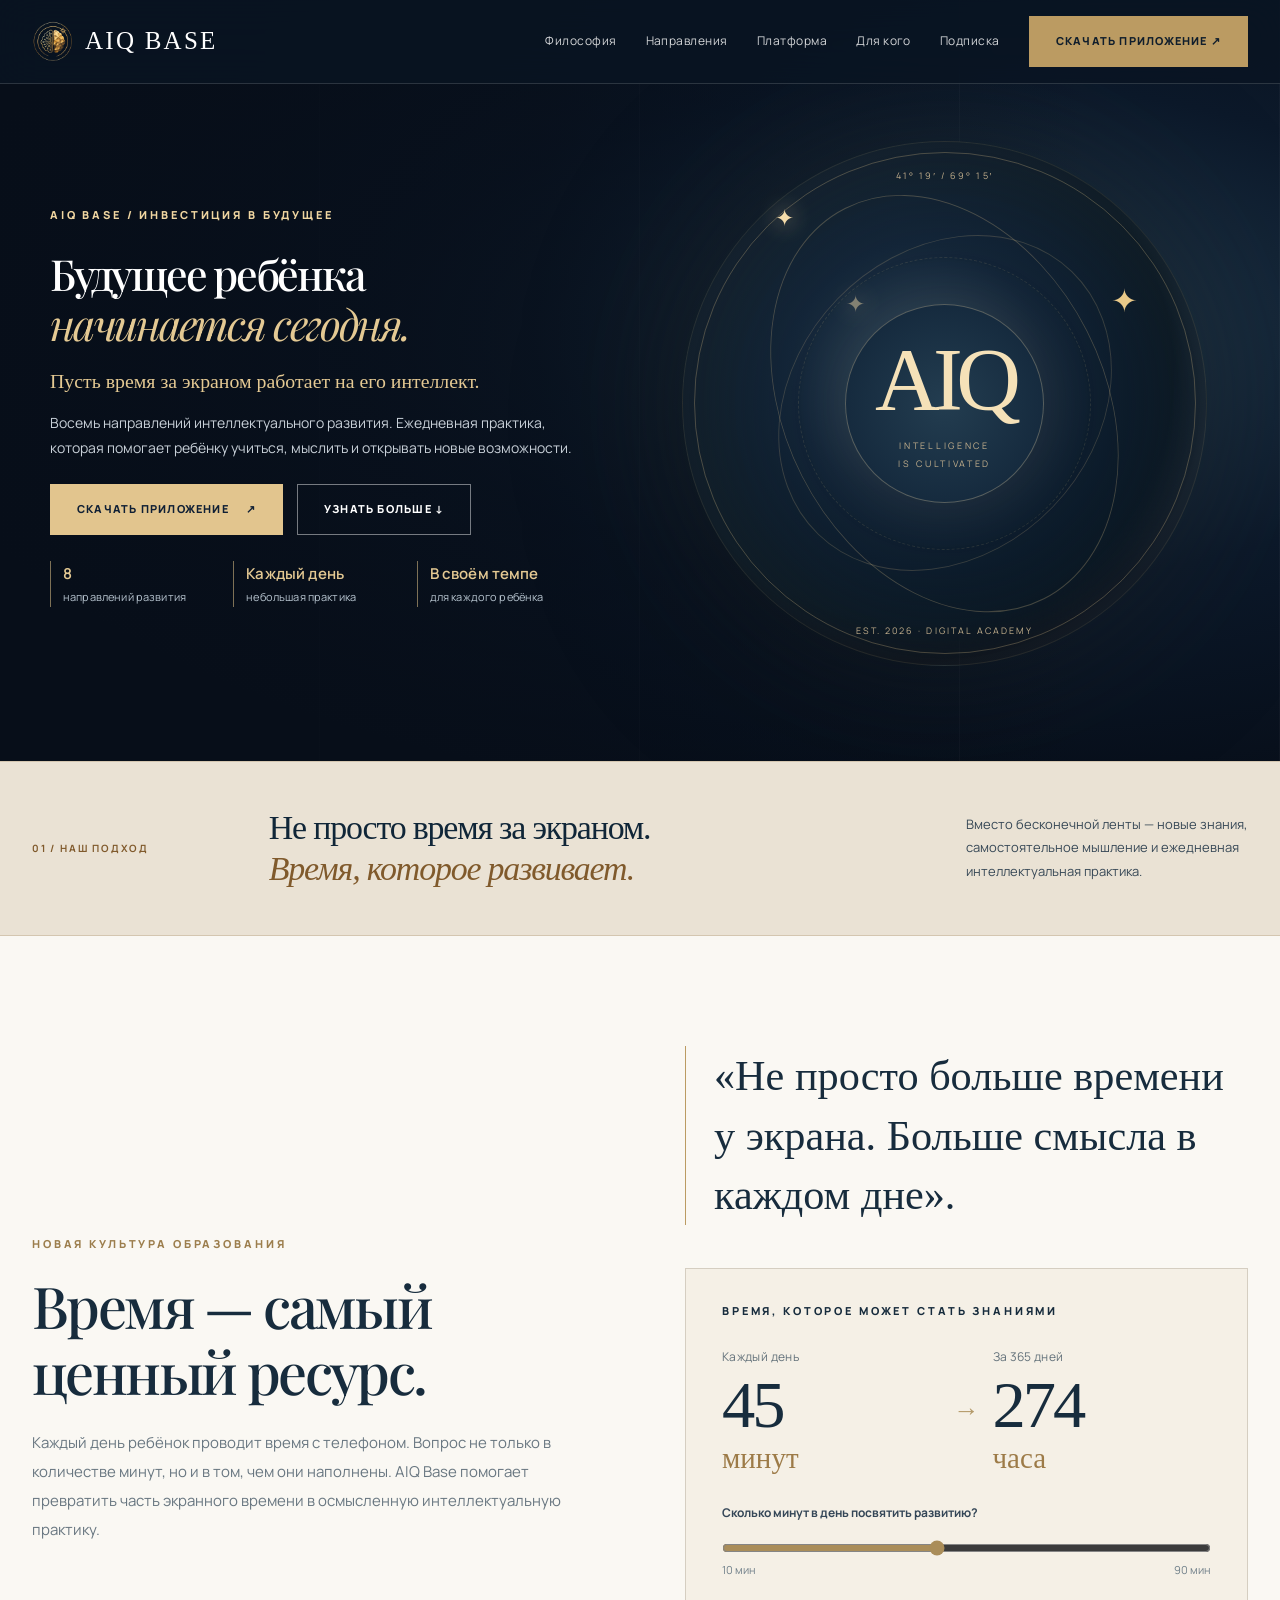
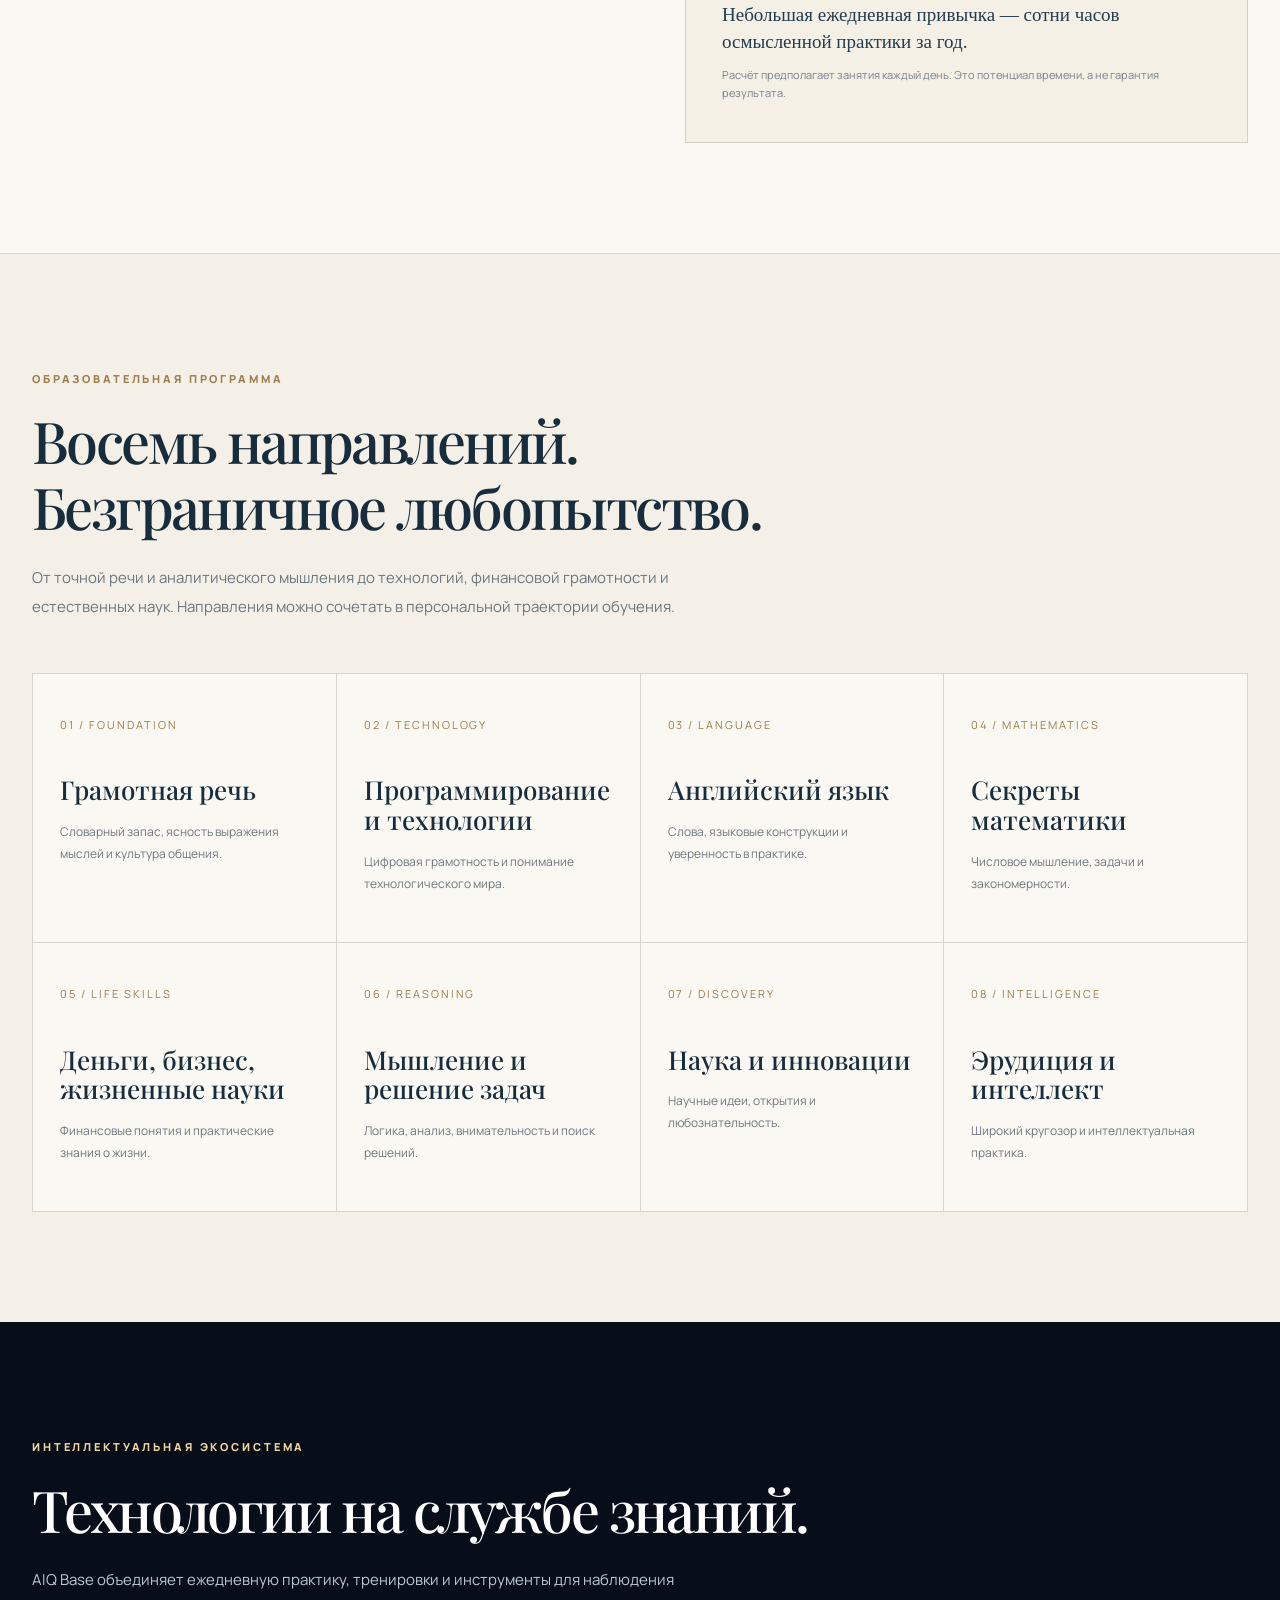
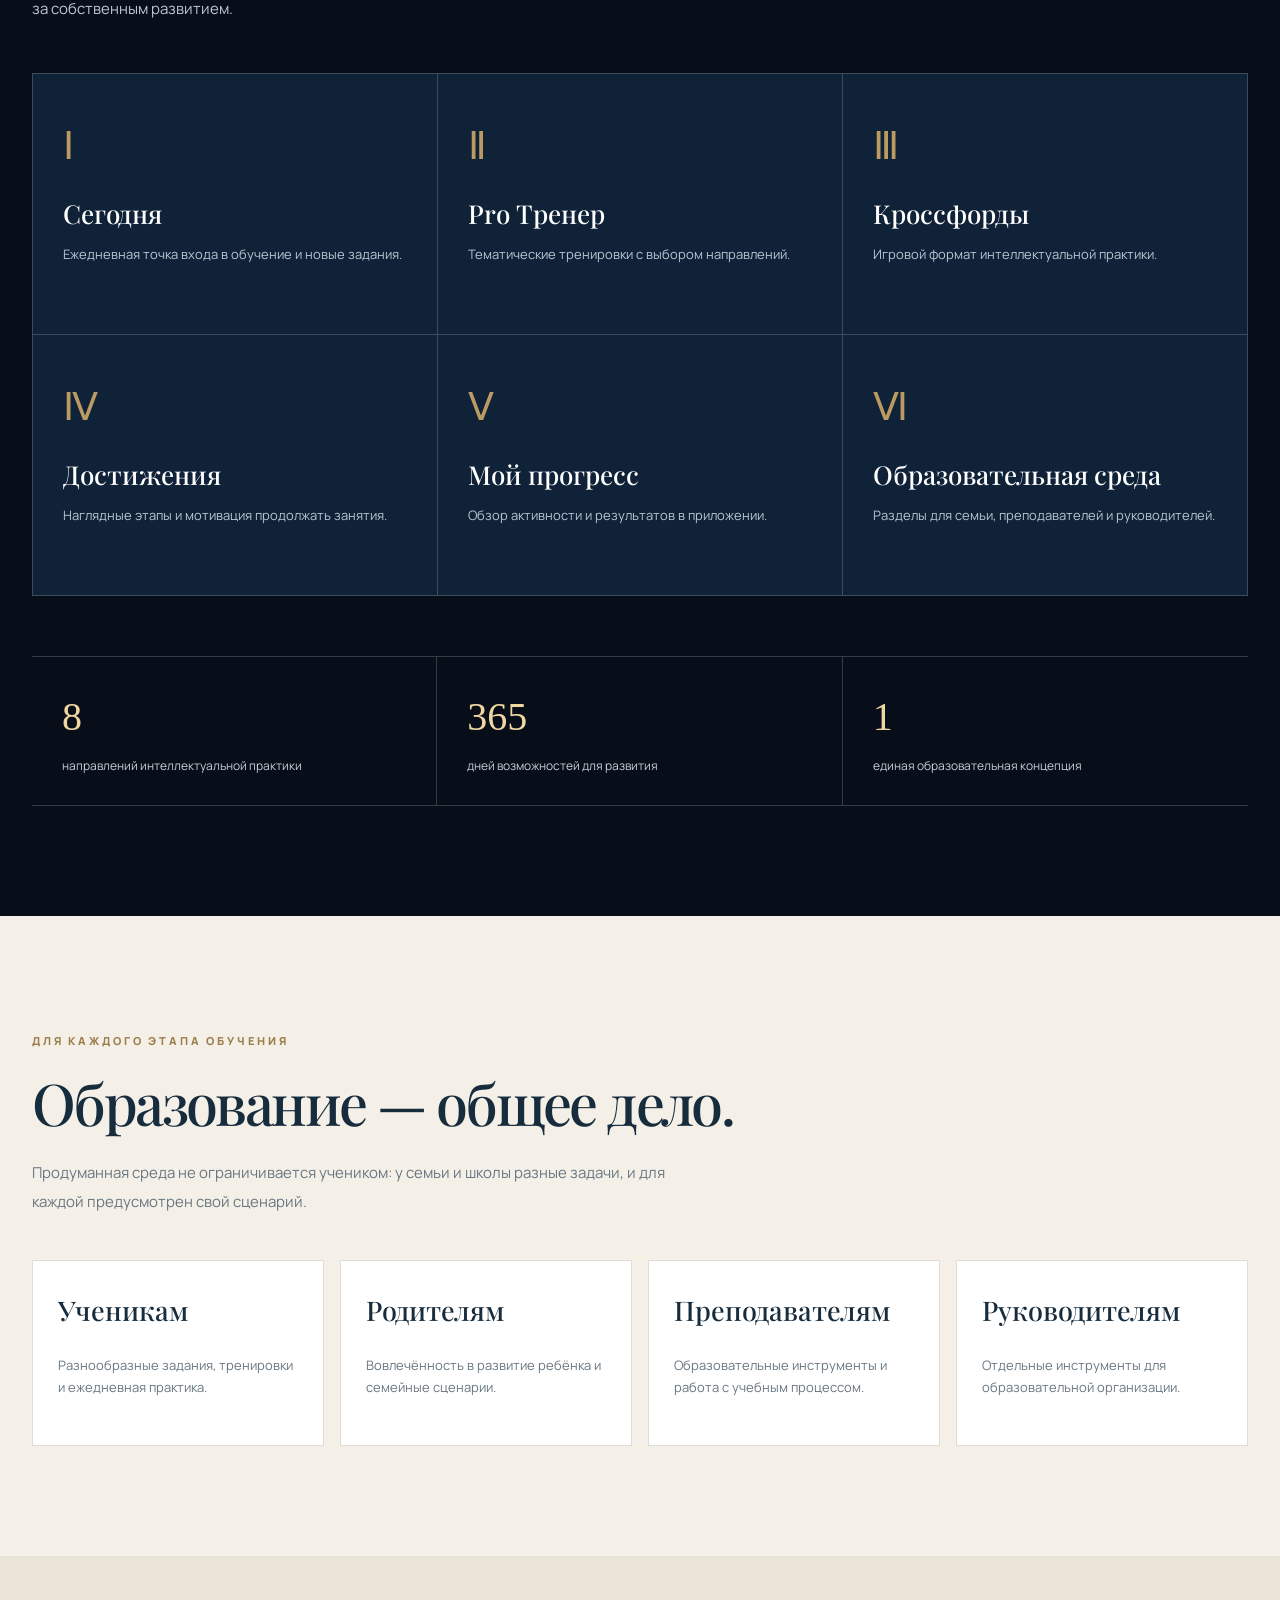
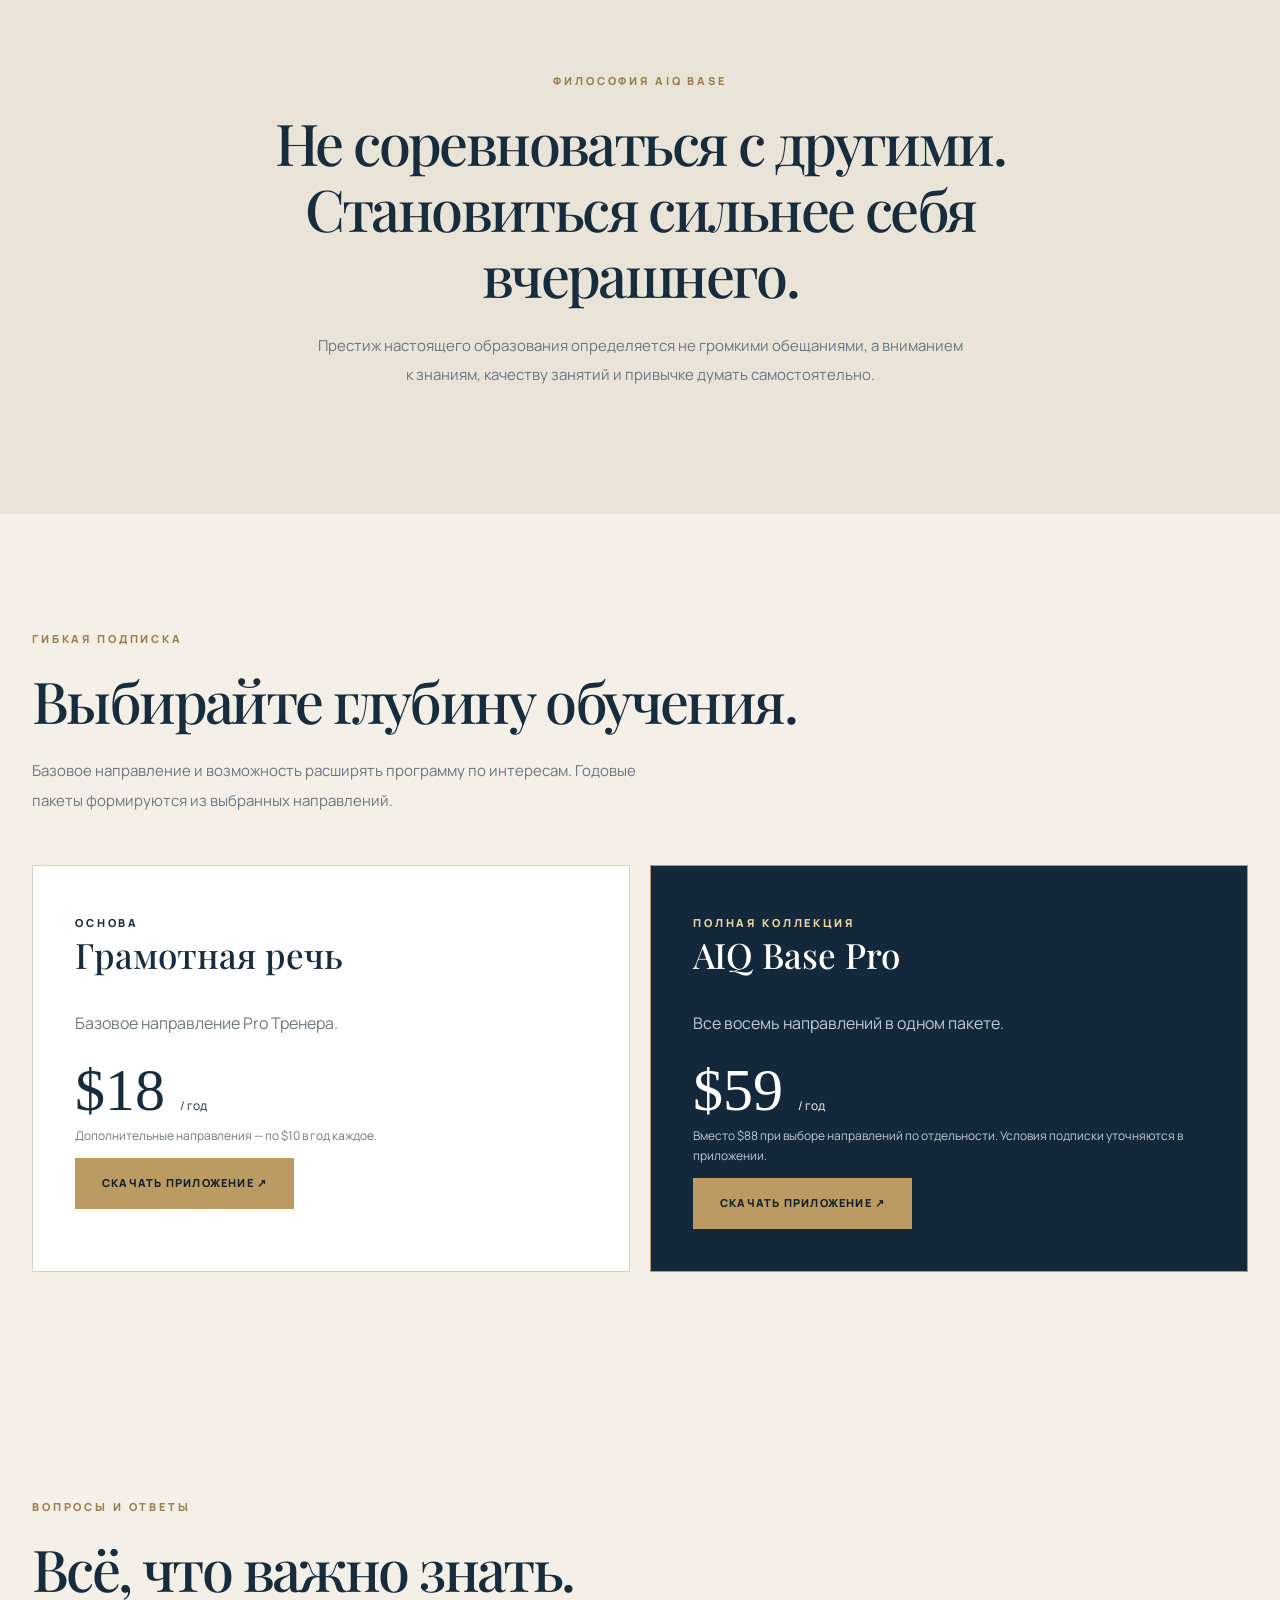
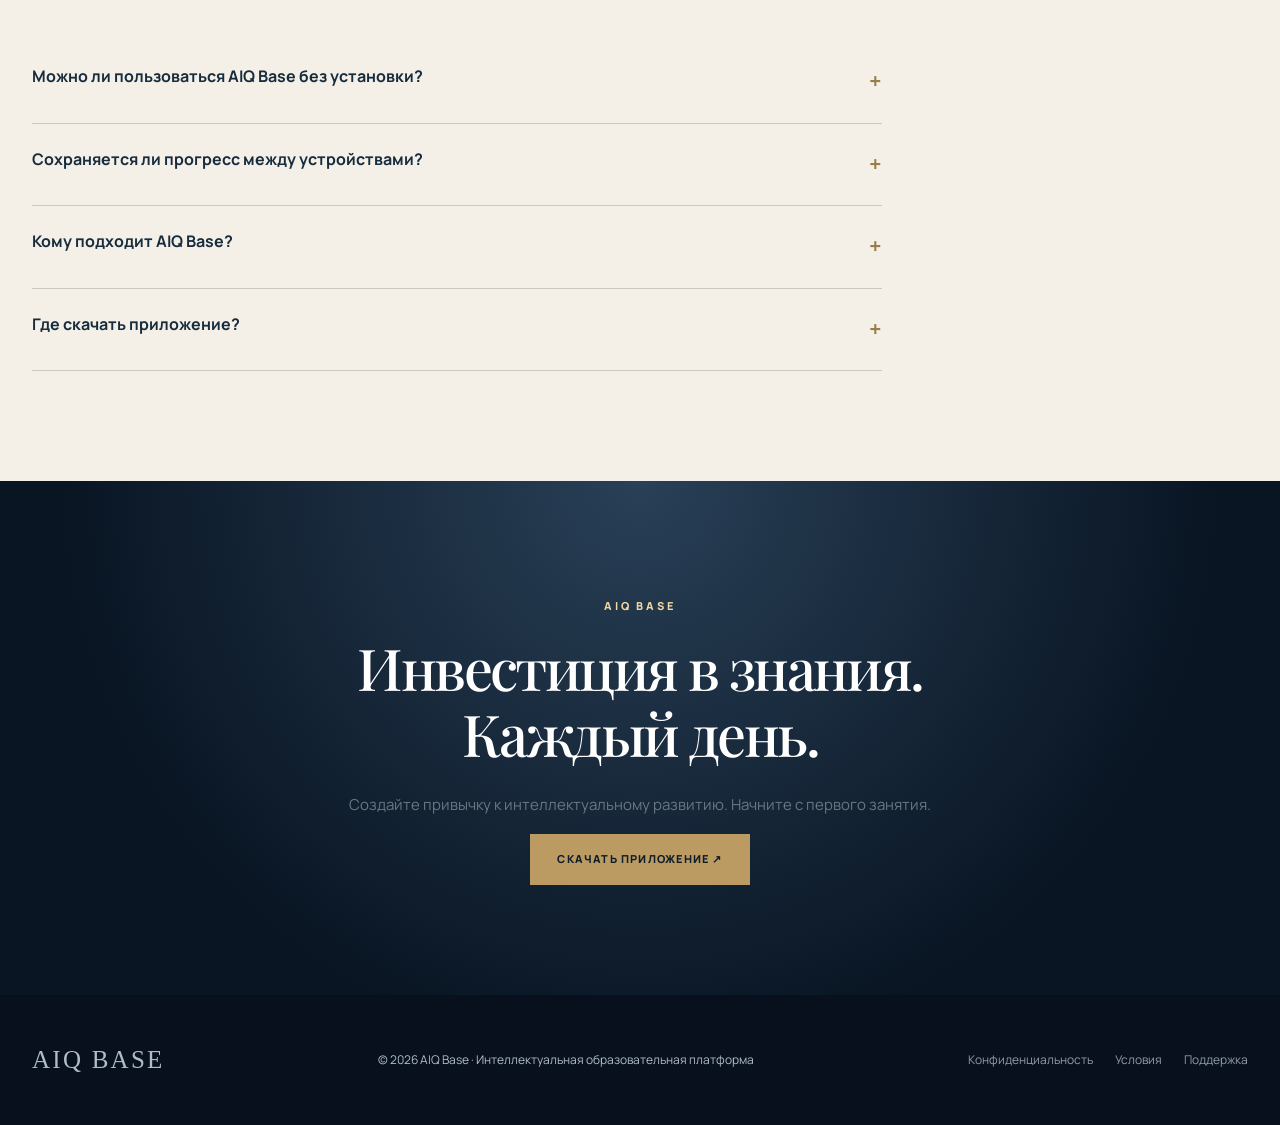
==== index.html @ ce2dfad2 "Add files via upload" ====
<!doctype html><html lang="ru"><head><meta charset="utf-8"><meta name="viewport" content="width=device-width,initial-scale=1"><meta name="theme-color" content="#0b1525"><meta name="description" content="AIQ Base — интеллектуальная образовательная платформа: восемь направлений, персональный тренер, кроссфорды, прогресс и инструменты для семьи и школы."><title>AIQ Base — искусство интеллектуального развития</title><style>
@import url('https://fonts.googleapis.com/css2?family=Manrope:wght@400;500;600;700;800&family=Playfair+Display:wght@400;500;600&display=swap');
:root{--night:#091523;--navy:#102238;--ink:#172c3d;--cream:#f6f3ed;--paper:#fffefa;--gold:#b49a6a;--lightgold:#e6d5b2;--muted:#697781;--line:#d9d7d1}*{box-sizing:border-box}html{scroll-behavior:smooth}body{margin:0;background:var(--cream);color:var(--ink);font-family:Manrope,Arial,sans-serif;line-height:1.7}body.lock{overflow:hidden}a{color:inherit;text-decoration:none}button,input{font:inherit}button{cursor:pointer}button:disabled{cursor:not-allowed}a:focus-visible,button:focus-visible,input:focus-visible{outline:3px solid var(--gold);outline-offset:4px}.serif,h1,h2,h3{font-family:'Playfair Display',Georgia,serif;font-weight:500;line-height:1.15}h1,h2,h3,p{margin-top:0}.wrap{width:min(1220px,calc(100% - 64px));margin:auto}.eyebrow{font-size:11px;letter-spacing:.26em;text-transform:uppercase;font-weight:800}.gold{color:var(--lightgold)}.header{height:84px;position:fixed;inset:0 0 auto;z-index:40;display:flex;align-items:center;border-bottom:1px solid #ffffff24;background:#091523c9;backdrop-filter:blur(20px);color:white}.headrow{display:flex;align-items:center;justify-content:space-between;gap:20px}.logo{font-family:Georgia,serif;font-size:25px;letter-spacing:.09em;white-space:nowrap}.logo i{display:inline-block;width:11px;height:11px;border:1px solid var(--gold);transform:rotate(45deg);margin-right:12px}.nav{display:flex;align-items:center;gap:29px;font-size:12px;letter-spacing:.04em}.nav a{opacity:.82;transition:opacity .2s}.nav a:hover{opacity:1}.btn{border:1px solid var(--gold);background:var(--gold);color:#101e2c;padding:15px 26px;font-size:11px;font-weight:800;letter-spacing:.11em;text-transform:uppercase;display:inline-flex;align-items:center;justify-content:center;gap:17px;transition:transform .3s,background .3s,border-color .3s}.btn:hover{transform:translateY(-3px);background:#d5bb8b}.btn.ghost{color:#fff;background:transparent;border-color:#ffffff72}.btn.ghost:hover{background:#ffffff1b}.menu{display:none;border:1px solid #ffffff6b;background:transparent;color:white;padding:8px 13px}.hero{position:relative;min-height:820px;height:100svh;max-height:1050px;background:radial-gradient(ellipse at 78% 55%,#34475b 0%,#142a3d 30%,#091523 69%);color:white;display:flex;align-items:center;overflow:hidden}.hero:after{content:'';position:absolute;inset:0;background:linear-gradient(90deg,#091523 4%,#091523a0 48%,transparent 90%);pointer-events:none}.hero-art{position:absolute;right:-8%;top:12%;width:60%;height:88%;opacity:.72;transform:rotate(-8deg);background:repeating-linear-gradient(90deg,transparent 0 62px,#bfa77e1c 63px 64px),repeating-linear-gradient(0deg,transparent 0 62px,#bfa77e16 63px 64px);mask-image:radial-gradient(ellipse,black 25%,transparent 72%)}.orbit{position:absolute;border:1px solid #c5a77a55;border-radius:50%;width:580px;height:580px;right:3%;top:22%;box-shadow:0 0 0 70px #c5a77a0a,0 0 0 150px #c5a77a06;animation:orbit 26s linear infinite}.orbit:before{content:'✦';position:absolute;color:#dfc79d;top:36px;left:100px;font-size:38px}.hero .wrap{position:relative;z-index:2;padding-top:90px}.hero-copy{max-width:750px}.hero h1{font-size:clamp(56px,6.9vw,110px);letter-spacing:-.035em;margin:24px 0 28px}.hero h1 em{color:var(--lightgold);font-weight:400}.hero p{max-width:575px;color:#c8d0d8;font-size:16px;line-height:1.95}.hero-actions{display:flex;gap:14px;flex-wrap:wrap;margin-top:37px}.hero-foot{position:absolute;z-index:3;bottom:38px;left:0;right:0;display:flex;justify-content:space-between;align-items:center;color:#c6d1d9;font-size:11px;letter-spacing:.18em;text-transform:uppercase}.scroll-mark{display:flex;align-items:center;gap:15px}.scroll-mark:before{content:'';height:1px;width:48px;background:var(--gold)}.section{padding:110px 0}.section-title{font-size:clamp(39px,4.5vw,67px);letter-spacing:-.025em;max-width:850px;margin:16px 0 23px}.intro{font-size:15px;color:var(--muted);max-width:650px;line-height:1.95}.dark{background:var(--night);color:#fff}.dark .intro{color:#bac8d2}.statement{background:var(--paper);border-bottom:1px solid var(--line)}.statement-grid{display:grid;grid-template-columns:1fr 1fr;gap:90px;align-items:center}.quote{border-left:1px solid var(--gold);padding-left:28px;font-family:Georgia,serif;font-size:clamp(26px,3.3vw,43px);line-height:1.42}.timebox{border:1px solid #d5cec1;background:#f5f0e6;padding:40px}.timebox strong{display:block;font-family:Georgia,serif;font-weight:400;font-size:clamp(64px,7vw,102px);line-height:1.1}.timebox small{color:var(--muted);font-size:13px}.timebox input{width:100%;accent-color:#aa8d59;margin:30px 0 10px}.statstrip{border-block:1px solid #ffffff30;display:grid;grid-template-columns:repeat(3,1fr);margin-top:60px}.statstrip>div{padding:26px 30px;border-right:1px solid #ffffff30}.statstrip>div:last-child{border:0}.statstrip strong{font-family:Georgia,serif;font-weight:400;font-size:40px;color:var(--lightgold);display:block}.statstrip span{font-size:12px;color:#c6d0d8}.directions{display:grid;grid-template-columns:repeat(4,1fr);gap:1px;background:#d8d4cb;border:1px solid #d8d4cb;margin-top:52px}.direction{background:var(--paper);padding:36px 27px;min-height:250px;transition:background .3s,transform .3s}.direction:hover{background:#eee7db}.number{font-size:11px;color:#9b7c49;letter-spacing:.18em}.direction h3{font-size:26px;margin:38px 0 16px}.direction p{font-size:12px;color:#6d777f;line-height:1.8}.features{display:grid;grid-template-columns:repeat(3,1fr);gap:1px;background:#3b4b58;border:1px solid #3b4b58;margin-top:50px}.feature{padding:40px 30px;background:#102238;min-height:260px;transition:background .3s}.feature:hover{background:#1b344a}.feature .symbol{font-family:Georgia,serif;font-size:38px;color:var(--gold)}.feature h3{font-size:26px;margin:20px 0 14px}.feature p{font-size:13px;color:#b8c6d1}.roles{display:grid;grid-template-columns:repeat(4,1fr);gap:16px;margin-top:44px}.role{padding:34px 25px;background:white;border:1px solid #e1ddd4}.role h3{font-size:27px}.role p{font-size:13px;color:#697781}.manifesto{background:#eae4d8;text-align:center}.manifesto .section-title{margin-inline:auto}.manifesto .intro{margin-inline:auto}.pricing{display:grid;grid-template-columns:1fr 1fr;gap:20px;margin-top:50px}.plan{padding:42px;background:#fff;border:1px solid #d9d1c3}.plan.featured{background:#14283b;color:white;border-color:#b49a6a}.plan h3{font-size:35px}.plan p{color:#6e7980}.plan.featured p{color:#c1cbd3}.price{font-family:Georgia,serif;font-size:60px;line-height:1.2}.price small{font-family:Manrope,Arial,sans-serif;font-size:12px}.fine{font-size:12px;color:#6b777e}.featured .fine{color:#b8c6d1}.faq{max-width:850px;margin-top:40px}.faq details{border-bottom:1px solid #cfc8bc;padding:22px 0}.faq summary{cursor:pointer;font-weight:700;list-style:none;display:flex;justify-content:space-between;gap:20px}.faq summary:after{content:'+';color:#9b7c49;font-size:22px}.faq details[open] summary:after{content:'−'}.faq p{color:var(--muted);font-size:13px;margin:18px 0 0}.final{background:radial-gradient(circle at 50% 0%,#294057,#091523 70%);text-align:center;color:#fff}.final .section-title{margin-inline:auto}.final .intro{margin-inline:auto}.footer{background:#07101c;color:#aebdc9;padding:44px 0;font-size:12px}.footrow{display:flex;align-items:center;justify-content:space-between;gap:20px}.modal{position:fixed;inset:0;background:#02070dd9;backdrop-filter:blur(12px);z-index:100;display:none;place-items:center;padding:20px}.modal.open{display:grid}.dialog{position:relative;width:min(510px,100%);background:#f6f3ed;color:#182b3c;border:1px solid #b49a6a;padding:45px}.dialog h2{font-size:42px;margin:15px 0}.dialog p{font-size:13px;color:#64727d}.close{position:absolute;top:12px;right:17px;background:none;border:0;font-size:30px}.store{display:flex;align-items:center;width:100%;gap:17px;border:1px solid #d2c8b6;background:#fff;padding:18px;margin:12px 0;text-align:left}.store span:first-child{font-size:25px}.store b{display:block}.store small{font-size:11px;color:#79838b}.store:disabled{opacity:.68}.stay{border:0;background:none;color:#856b44;margin-top:15px;padding:8px 0}.reveal{opacity:0;transform:translateY(25px);transition:opacity .8s ease,transform .8s ease}.reveal.visible{opacity:1;transform:none}@keyframes orbit{to{transform:rotate(360deg)}}@media(max-width:1000px){.nav{gap:15px}.directions,.roles{grid-template-columns:repeat(2,1fr)}.features{grid-template-columns:repeat(2,1fr)}.statement-grid{gap:40px}}@media(max-width:760px){.wrap{width:min(100% - 36px,1220px)}.header{height:70px}.menu{display:block}.nav{position:absolute;top:70px;left:0;right:0;background:#091523;padding:25px;display:none;flex-direction:column;align-items:stretch}.nav.open{display:flex}.hero{min-height:750px;height:95svh}.hero h1{font-size:clamp(51px,12vw,77px)}.hero-art{width:110%;right:-48%}.orbit{width:390px;height:390px;right:-40%;top:27%}.hero-foot{bottom:23px}.hero-foot span:last-child{display:none}.section{padding:76px 0}.statement-grid,.pricing{grid-template-columns:1fr}.directions,.features,.roles{grid-template-columns:1fr}.direction{min-height:0}.direction h3{margin-top:20px}.statstrip{grid-template-columns:1fr}.statstrip>div{border-right:0;border-bottom:1px solid #ffffff30}.footrow{flex-direction:column;align-items:flex-start}.dialog{padding:30px}}@media(prefers-reduced-motion:reduce){*,*:before,*:after{animation:none!important;transition:none!important;scroll-behavior:auto!important}.reveal{opacity:1;transform:none}}

/* AIQ Base logo: header and responsive alignment */
.logo{display:inline-flex;align-items:center;gap:11px;text-decoration:none}.logo-mark{width:42px;height:42px;object-fit:contain;display:block;flex-shrink:0}.logo i{display:none}@media(max-width:650px){.logo-mark{width:34px;height:34px}.logo{gap:8px}}

/* Premium contrast refinement — light editorial band only */
.editorial{background:#eae2d4;color:#102638}
.editorial-index{color:#805a2c;font-weight:700}
.editorial p{color:#102638}
.editorial p em{color:#805a2c}
.editorial-caption{color:#384957}
</style>
<style>
/* AIQ BASE — ATELIER EDITION: self-contained editorial art direction */
:root{--night:#070e19;--navy:#111d2e;--gold:#bb9b62;--lightgold:#f0d6a1;--cream:#f4f0e8;--paper:#faf8f3}
html{scroll-padding-top:90px}body{overflow-x:hidden}::selection{background:#c4a46a;color:#101820}
.header{backdrop-filter:blur(20px);-webkit-backdrop-filter:blur(20px)}
.hero{min-height:790px;min-height:100svh;position:relative;isolation:isolate;overflow:hidden;background:radial-gradient(ellipse at 74% 44%,#213a4e 0%,#0c192a 42%,#070e19 79%)}
.hero:before{content:"";position:absolute;inset:0;background:repeating-linear-gradient(90deg,transparent 0,transparent calc(25% - 1px),#ffffff08 calc(25% - 1px),#ffffff08 25%);pointer-events:none;z-index:-1}
.hero:after{content:"";position:absolute;inset:0;background:linear-gradient(90deg,#070e19f0 0%,#070e19c0 42%,transparent 85%);pointer-events:none;z-index:-1}
.hero-art,.orbit{display:none!important}
.hero .wrap:not(.hero-foot){position:relative;z-index:3}
.hero-copy{max-width:740px;position:relative;z-index:4}
.hero h1{font-size:clamp(58px,7.5vw,126px);letter-spacing:-.065em;line-height:.99;font-weight:500;text-wrap:balance}
.hero h1 em{font-weight:400;font-style:italic;color:#e4c993}
.hero-copy>p{max-width:545px;font-size:clamp(16px,1.4vw,19px);line-height:1.8}
.hero-actions{margin-top:38px}
.hero .btn:not(.ghost){background:#e2c58e;color:#102035;border-color:#e2c58e}
.hero .btn:not(.ghost):hover{background:#f7e4bc;transform:translateY(-3px)}
.lux-visual{position:absolute;z-index:1;width:min(57vw,810px);aspect-ratio:1;right:-8%;top:50%;transform:translateY(-50%);pointer-events:none;filter:drop-shadow(0 20px 70px #0008)}
.lux-visual-inner{position:relative;width:100%;height:100%;border-radius:50%;background:radial-gradient(circle at 45% 44%,#2a4256 0%,#132538 31%,#071522 62%,transparent 71%);border:1px solid #d9c39024;box-shadow:inset 0 0 130px #d9c39018,0 0 130px #8ca6b418}
.lux-visual-inner:before,.lux-visual-inner:after{content:"";position:absolute;inset:8%;border:1px solid #e0c28a44;border-radius:50%;transform:rotate(-27deg) scaleX(.73)}
.lux-visual-inner:after{inset:15%;transform:rotate(44deg) scaleX(.82);border-color:#e0c28a33}
.lux-orbit{position:absolute;border:1px solid #e5c78c45;border-radius:50%;inset:2%;animation:lux-spin 38s linear infinite}
.lux-orbit:after{content:"✦";position:absolute;top:9%;left:16%;font-size:23px;color:#f5dcaa;text-shadow:0 0 22px #f5dcaa}
.orbit-two{inset:22%;animation-duration:28s;animation-direction:reverse;border-style:dashed;opacity:.48}
.lux-core{position:absolute;inset:31%;border:1px solid #e5d0a250;border-radius:50%;display:flex;flex-direction:column;align-items:center;justify-content:center;background:radial-gradient(circle,#233d50,#102337);box-shadow:0 0 65px #e0c58d19}
.lux-monogram{font:400 clamp(40px,7vw,100px)/1 Georgia,serif;letter-spacing:-.075em;color:#f5e1b8}.lux-monogram span{font-size:.45em;vertical-align:middle;padding:0 7px;color:#ad915e}
.lux-sub{font-size:9px;letter-spacing:.3em;line-height:2;text-align:center;color:#c4b08d;margin-top:14px}
.lux-coordinate{position:absolute;font-size:9px;letter-spacing:.23em;color:#c4b08d;left:50%;transform:translateX(-50%);white-space:nowrap}.lux-coordinate.top{top:5%}.lux-coordinate.bottom{bottom:5%}.lux-star{position:absolute;right:13%;top:25%;font-size:32px;color:#e9c989}
@keyframes lux-spin{to{transform:rotate(360deg)}}
.editorial{background:#e9e1d3;color:#132335;padding:52px 0;border-top:1px solid #d4c6b0;border-bottom:1px solid #d4c6b0}
.editorial-inner{display:grid;grid-template-columns:1fr 3fr 1.2fr;gap:35px;align-items:center}.editorial-index{font-size:10px;letter-spacing:.18em;color:#826c48}.editorial p{font:400 clamp(26px,3vw,48px)/1.2 Georgia,serif;letter-spacing:-.035em;margin:0}.editorial p em{color:#9d8051}.editorial-caption{font-size:13px;line-height:1.7;color:#6b6a66}
.section-title{letter-spacing:-.045em;text-wrap:balance}.direction,.feature,.plan{transition:transform .45s cubic-bezier(.2,.7,.2,1),box-shadow .45s,border-color .45s}.direction:hover,.feature:hover,.plan:hover{transform:translateY(-7px);box-shadow:0 26px 55px #0815221c;border-color:#bb9b62}
.btn{transition:transform .3s,background .3s,box-shadow .3s}.btn:hover{transform:translateY(-3px)}
#scrollLine{position:fixed;z-index:999;top:0;left:0;width:0;height:2px;background:#e2c58e;box-shadow:0 0 14px #e2c58e;pointer-events:none}
#backTop{position:fixed;bottom:22px;right:22px;z-index:60;border:1px solid #bfa57580;background:#102238e8;color:#e8d1a8;width:46px;height:46px;border-radius:50%;cursor:pointer;opacity:0;transform:translateY(15px);transition:opacity .25s,transform .25s;pointer-events:none}#backTop.visible{opacity:1;transform:none;pointer-events:auto}
@media(max-width:900px){.lux-visual{right:-38%;width:85vw;opacity:.55}.hero:after{background:linear-gradient(90deg,#070e19f0 0%,#070e19b5 70%,transparent)}.editorial-inner{grid-template-columns:1fr 3fr}.editorial-caption{grid-column:2}}
@media(max-width:600px){.hero{min-height:740px;min-height:94svh}.hero h1{font-size:clamp(49px,12.7vw,78px)}.lux-visual{width:115vw;right:-73%;opacity:.34;top:38%}.hero-copy>p{font-size:15px}.editorial-inner{grid-template-columns:1fr;gap:12px}.editorial-caption{grid-column:1}.editorial{padding:36px 0}.lux-sub{font-size:7px}}
@media(prefers-reduced-motion:reduce){.lux-orbit{animation:none}.direction,.feature,.plan,.btn{transition:none}}
</style>

<style>
/* Responsive layout corrections — keep all text and artwork inside the viewport */
html,body{width:100%;max-width:100%;overflow-x:clip}
img,svg,video{max-width:100%}
.wrap{width:calc(100% - 64px);max-width:1220px;margin-inline:auto}
.hero{min-height:720px;height:auto;max-height:none;padding:132px 0 120px;align-items:center}
.hero>.wrap:not(.hero-foot){width:calc(100% - 64px);max-width:1220px;min-width:0;flex:0 1 1220px;margin-inline:auto;padding-top:0}
.hero-copy{width:56%;max-width:660px;min-width:0}
.hero h1{font-size:clamp(48px,5.3vw,88px);line-height:1.08;letter-spacing:-.048em;overflow-wrap:normal;hyphens:auto}
.hero h1 em{display:inline}
.hero-copy>p{font-size:clamp(15px,1.15vw,18px);max-width:520px}
.lux-visual{width:min(46vw,680px);right:0;top:51%;transform:translateY(-50%)}
.hero-foot{width:calc(100% - 64px);max-width:1220px;left:50%;right:auto;transform:translateX(-50%);bottom:25px}
.hero-foot span{max-width:48%}
.section,.editorial,.footer{overflow-wrap:break-word}
.directions,.features,.roles,.pricing,.statement-grid{min-width:0}
.direction,.feature,.role,.plan,.statement-grid>*{min-width:0}
@media(min-width:1500px){.hero{min-height:760px}.hero h1{font-size:clamp(66px,5.3vw,90px)}}
@media(max-width:1050px){.hero-copy{width:62%}.hero h1{font-size:clamp(46px,6vw,70px)}.lux-visual{width:55vw;right:-12%;opacity:.66}.hero{padding-top:120px;padding-bottom:110px}}
@media(max-width:760px){
 .wrap,.hero>.wrap:not(.hero-foot),.hero-foot{width:calc(100% - 36px)}
 .hero{min-height:680px;height:auto;padding:120px 0 115px}
 .hero-copy{width:100%;max-width:570px}
 .hero h1{font-size:clamp(42px,10vw,70px);line-height:1.08;letter-spacing:-.045em}
 .hero-copy>p{max-width:490px}
 .lux-visual{width:90vw;right:-44vw;top:40%;opacity:.22}
 .hero-foot{bottom:20px}
 .hero-foot span{max-width:100%}
 .hero-actions{gap:10px}
 .hero-actions .btn{max-width:100%;white-space:normal;text-align:center}
 .header .wrap{min-width:0}
 .logo{font-size:21px}
}
@media(max-width:380px){.hero h1{font-size:clamp(36px,10vw,42px)}.hero-actions .btn{width:100%}.hero{padding-top:108px}.eyebrow{font-size:9px;letter-spacing:.17em}}
</style>

<style>
/* Left edge alignment: hero content follows the same centered grid as navigation. */
.hero > .wrap:not(.hero-foot) {
  box-sizing: border-box;
  flex: none;
  width: min(1220px, calc(100% - 64px));
  max-width: 1220px;
  margin-left: max(32px, calc((100% - 1220px) / 2));
  margin-right: 0;
  padding-left: 0;
  padding-right: 0;
}
@media (max-width: 760px) {
  .hero > .wrap:not(.hero-foot) {
    width: calc(100% - 36px);
    margin-left: 18px;
    margin-right: 18px;
  }
}
</style>

<style>
/* Atelier final: editorial 44px left inset and intentional unbroken headline lines. */
@media (min-width: 761px) {
  .hero > .wrap:not(.hero-foot) {
    width: calc(100% - 88px);
    max-width: none;
    margin-left: 44px;
    margin-right: 44px;
    padding-left: 0;
    padding-right: 0;
    flex: 0 1 auto;
  }
  .hero-copy {width: min(58%, 790px); max-width: 790px;}
  .hero .hero-title {font-size:clamp(48px,4.65vw,82px);line-height:1.08;letter-spacing:-.047em;hyphens:none;overflow-wrap:normal;word-break:normal;text-wrap:initial;}
}
.hero .hero-title .title-line {display:block;white-space:nowrap;}
.hero .hero-title .title-gold {color:#e4c993;font-style:italic;font-weight:400;}
@media (min-width:761px) and (max-width:1050px) {
 .hero-copy {width:65%;}
 .hero .hero-title {font-size:clamp(43px,5vw,56px);}
}
@media (max-width:760px) {
 .hero > .wrap:not(.hero-foot) {margin-left:18px;margin-right:18px;}
 .hero .hero-title {font-size:clamp(31px,7.4vw,56px);line-height:1.12;letter-spacing:-.055em;hyphens:none;word-break:normal;overflow-wrap:normal;text-wrap:initial;}
 .hero .hero-title .title-line {white-space:nowrap;}
}
@media (max-width:380px) {
 .hero .hero-title {font-size:clamp(27px,7.25vw,31px);}
}
</style>

<style>
/* Center the two-part hero composition within the same editorial column as the rest of the site. */
@media (min-width: 1101px) {
  .hero > .wrap:not(.hero-foot) {
    width: min(1220px, calc(100% - 80px));
    max-width: 1220px;
    margin-left: auto;
    margin-right: auto;
    flex: none;
  }
  .hero-copy { width: 54%; max-width: 660px; }
  .hero .hero-title { font-size: clamp(54px, 4.25vw, 75px); }
  .lux-visual {
    width: min(39vw, 620px);
    right: max(32px, calc((100vw - 1220px) / 2 - 34px));
    top: 51%;
    transform: translateY(-50%);
  }
}
@media (min-width: 761px) and (max-width: 1100px) {
  .hero > .wrap:not(.hero-foot) {
    width: calc(100% - 72px);
    max-width: none;
    margin-left: 36px;
    margin-right: 36px;
    flex: none;
  }
  .hero-copy { width: 56%; max-width: 600px; }
  .hero .hero-title { font-size: clamp(42px, 4.5vw, 56px); }
  .lux-visual { width: 45vw; right: -2vw; top: 51%; transform: translateY(-50%); }
}
@media (max-width: 760px) {
  .hero > .wrap:not(.hero-foot) { width: calc(100% - 36px); margin-inline: 18px; }
  .hero-copy { width: 100%; }
}
</style>

<style>
/* FINAL: position the two hero elements on the same 1220px centered grid as the sections below. */
@media (min-width: 1101px) {
  .hero > .wrap:not(.hero-foot) {
    position: relative;
    left: auto;
    transform: none;
    width: min(1220px, calc(100% - 80px));
    max-width: 1220px;
    flex: 0 0 auto;
    margin-left: auto;
    margin-right: auto;
    padding: 0;
    align-self: center;
  }
  .hero-copy {width: min(52%, 630px); max-width: 630px;}
  .hero .hero-title {font-size: clamp(51px, 4.15vw, 73px);}
  .lux-visual {
    width: min(34vw, 550px);
    right: max(42px, calc((100vw - 1220px) / 2));
    top: 51%;
    transform: translateY(-50%);
  }
  .hero-foot {left: 50%; transform: translateX(-50%);}
}
@media (min-width: 761px) and (max-width: 1100px) {
  .hero > .wrap:not(.hero-foot) {
    width: calc(100% - 64px);
    max-width: none;
    margin-inline: 32px;
    flex: 0 0 auto;
  }
  .hero-copy {width: 57%;}
  .hero .hero-title {font-size: clamp(38px, 4.5vw, 52px);}
  .lux-visual {width: 42vw;right: 2vw;}
}
@media (max-width: 760px) {
  .hero > .wrap:not(.hero-foot) {width: calc(100% - 36px); margin-inline: 18px;}
}
</style>

<style id="hero-layout-v2">
/* Single, self-contained centered composition: no inherited flex margins. */
.hero{display:block!important;min-height:700px!important;height:auto!important;padding:clamp(130px,11vw,170px) 24px 95px!important;overflow:hidden!important;isolation:isolate}
.hero-stage{position:relative;z-index:5;width:min(1180px,100%);margin:0 auto!important;display:grid;grid-template-columns:minmax(0,1fr) minmax(0,1fr);align-items:center;column-gap:clamp(30px,3vw,55px)}
.hero-stage>.hero-copy{position:relative;z-index:6;width:100%!important;max-width:none!important;min-width:0!important;margin:0!important;padding:0!important;transform:none!important;left:auto!important;right:auto!important}
.hero-stage .hero-title{font-size:clamp(48px,4.1vw,70px)!important;line-height:1.12!important;letter-spacing:-.048em!important;margin:26px 0 25px!important;hyphens:none!important;word-break:normal!important}
.hero-stage .title-line{display:block;white-space:nowrap}
.hero-stage .hero-copy>p{max-width:490px;font-size:clamp(14px,1.05vw,17px);line-height:1.8}
.hero-stage .lux-visual{position:relative!important;z-index:3!important;width:min(100%,525px)!important;height:auto!important;aspect-ratio:1!important;inset:auto!important;top:auto!important;right:auto!important;left:auto!important;bottom:auto!important;transform:none!important;margin:0 auto!important;opacity:1!important}
.hero-stage .lux-visual-inner{width:100%;height:100%}
.hero-foot{display:none!important}
.hero:after{z-index:0!important;pointer-events:none}
.hero-art,.hero>.orbit{pointer-events:none}
@media(max-width:1000px){.hero-stage{width:min(900px,100%);grid-template-columns:minmax(0,1.05fr) minmax(0,.95fr);gap:18px}.hero-stage .hero-title{font-size:clamp(39px,4.4vw,55px)!important}.hero-stage .lux-visual{width:100%!important}}
@media(max-width:700px){.hero{padding:112px 20px 72px!important;min-height:0!important}.hero-stage{grid-template-columns:1fr;gap:30px}.hero-stage .hero-copy{max-width:100%!important}.hero-stage .hero-title{font-size:clamp(34px,7.7vw,53px)!important}.hero-stage .title-line{white-space:normal}.hero-stage .lux-visual{width:min(78vw,380px)!important;opacity:.82!important}.hero-stage .hero-actions{margin-top:25px}.hero-stage .hero-actions .btn{font-size:10px;padding:13px 17px}}
@media(max-width:380px){.hero-stage .hero-title{font-size:clamp(29px,7.3vw,36px)!important}}
</style>
<style>.legal-links{display:flex;flex-wrap:wrap;gap:12px 22px}.legal-links a{color:inherit;text-decoration:none;font-size:12px;opacity:.82}.legal-links a:hover{opacity:1;text-decoration:underline}@media(max-width:720px){.footrow{gap:16px;flex-wrap:wrap}.legal-links{width:100%}}</style><link rel="icon" type="image/x-icon" href="favicon.ico"><link rel="icon" type="image/png" sizes="32x32" href="icons/favicon-32.png"><link rel="icon" type="image/png" sizes="192x192" href="icons/aiqbase-logo-192.png"><link rel="apple-touch-icon" sizes="180x180" href="icons/apple-touch-icon.png"><style id="time-calculator-refinement">
.timebox-premium{padding:34px 36px 28px;background:#f5f0e6;border:1px solid #d5cec1}
.timebox-premium .eyebrow{display:block;line-height:1.5}
.time-comparison{display:grid;grid-template-columns:minmax(0,1fr) 28px minmax(0,1fr);gap:12px;align-items:center;margin:28px 0 27px}
.time-metric{min-width:0}.time-metric-label{display:block;color:#63717a;font-size:12px;letter-spacing:.03em;white-space:nowrap}
.timebox-premium .time-number{font-family:Georgia,serif;font-size:clamp(50px,5.2vw,80px);line-height:1.1;font-weight:400;letter-spacing:-.045em;color:#172c3d;font-variant-numeric:tabular-nums}
.time-unit{font-family:Georgia,serif;font-size:clamp(21px,2.3vw,29px);color:#9d7b48;display:block;line-height:1.2}
.time-equals{font-family:Georgia,serif;color:#b49a6a;font-size:26px;align-self:center;text-align:center}
.time-slider-label{display:block;font-size:12px;font-weight:700;line-height:1.6;color:#344657}
.timebox-premium input[type=range]{display:block;width:100%;margin:18px 0 5px;accent-color:#aa8d59;cursor:pointer}
.time-slider-limits{display:flex;justify-content:space-between;font-size:11px;color:#71808a}
.time-message{font-family:Georgia,serif;font-size:19px;line-height:1.4;color:#233c50;margin:23px 0 10px}
.time-disclaimer{font-size:11px;line-height:1.7;color:#75808a}
@media(max-width:600px){.timebox-premium{padding:24px 20px}.time-comparison{gap:7px;grid-template-columns:minmax(0,1fr) 20px minmax(0,1fr)}.time-metric-label{font-size:11px}.timebox-premium .time-number{font-size:clamp(43px,11vw,70px)}.time-unit{font-size:22px}.time-equals{font-size:20px}}
</style><style>.header .logo-mark{background:transparent!important;box-shadow:none!important;border:0!important;border-radius:0!important}</style><style id="hero-copy-experiment">
/* A/B preview: messaging only; keep the existing centered hero and orbit. */
.hero-stage .hero-title{font-size:clamp(42px,3.55vw,60px)!important;letter-spacing:-.045em!important;margin:20px 0 18px!important}
.hero-stage .hero-title .title-line{white-space:nowrap}
.hero-stage .hero-promise{font-family:Georgia,serif;color:#e4c993;font-size:clamp(19px,1.55vw,25px);line-height:1.38;max-width:500px;margin:0 0 13px}
.hero-stage .hero-copy>p:not(.hero-promise){font-size:clamp(13px,1vw,16px);line-height:1.75;max-width:490px}
.hero-stage .hero-actions{margin-top:24px}
.hero-proof{display:flex;gap:13px;flex-wrap:wrap;align-items:center;margin-top:25px;max-width:540px;color:#b7c4cf;font-size:10px;line-height:1.5;letter-spacing:.015em}
.hero-proof span{border-left:1px solid rgba(224,194,137,.55);padding-left:11px;max-width:160px}
.hero-proof b{display:block;color:#e4c993;font-size:13px;font-weight:600}
@media(max-width:1150px){.hero-stage .hero-title{font-size:clamp(33px,3.9vw,48px)!important}.hero-proof{gap:9px}.hero-proof span{max-width:130px}}
@media(max-width:700px){.hero-stage .hero-title{font-size:clamp(29px,6.1vw,44px)!important}.hero-stage .title-line{white-space:normal!important}.hero-stage .hero-promise{font-size:20px}.hero-proof{margin-top:22px}}
@media(max-width:380px){.hero-stage .hero-title{font-size:clamp(27px,7vw,32px)!important}.hero-proof span{max-width:125px}}
</style>
<style id="hero-final-comparison">
/* Финальный вариант первого экрана; остальные секции и логика не меняются */
.hero-stage .hero-title{font-size:clamp(38px,3.35vw,58px)!important;line-height:1.17!important;letter-spacing:-.052em!important;margin:22px 0 19px!important}
.hero-stage .hero-title .title-line{display:block;white-space:nowrap!important}
.hero-stage .hero-promise{font-size:clamp(19px,1.55vw,24px)!important;line-height:1.38!important;max-width:560px!important;margin:0 0 16px!important}
.hero-stage .hero-copy>p:not(.hero-promise){font-size:clamp(14px,1vw,16px)!important;line-height:1.75!important;max-width:525px!important}
.hero-proof{margin-top:26px!important;gap:0!important;display:grid!important;grid-template-columns:repeat(3,minmax(0,1fr));max-width:550px!important}
.hero-proof span{max-width:none!important;padding:2px 12px!important;font-size:11px!important;line-height:1.5!important}
.hero-proof span:first-child{padding-left:12px!important}
.hero-proof b{font-size:15px!important;margin-bottom:3px}
@media(min-width:701px) and (max-width:1100px){.hero-stage .hero-title{font-size:clamp(31px,3.65vw,43px)!important}.hero-stage .hero-promise{font-size:18px!important}}
@media(max-width:700px){.hero-stage .hero-title{font-size:clamp(29px,6.2vw,42px)!important}.hero-stage .hero-title .title-line{white-space:normal!important}.hero-stage .hero-promise{font-size:19px!important}.hero-proof{grid-template-columns:repeat(3,minmax(0,1fr))!important}.hero-proof span{font-size:10px!important;padding-left:8px!important;padding-right:5px!important}.hero-proof b{font-size:13px!important}}
@media(max-width:390px){.hero-stage .hero-title{font-size:clamp(27px,7.2vw,32px)!important}.hero-proof{grid-template-columns:1fr!important;gap:10px!important}}
</style><style id="editorial-final-copy">
.editorial{background:#eae2d4!important;padding:45px 0!important}
.editorial-inner{grid-template-columns: minmax(100px,.8fr) minmax(0,2.6fr) minmax(190px,1.1fr)!important;gap:32px!important}
.editorial p{color:#102638!important;font-size:clamp(26px,2.65vw,43px)!important;line-height:1.22!important}
.editorial p em{color:#805a2c!important;font-weight:500!important}
.editorial-caption{color:#384957!important;font-size:13px!important;line-height:1.8!important}
.editorial-index{color:#805a2c!important}
@media(max-width:900px){.editorial-inner{grid-template-columns:minmax(80px,.65fr) minmax(0,2fr)!important}.editorial-caption{grid-column:2!important}}
@media(max-width:600px){.editorial{padding:34px 0!important}.editorial-inner{grid-template-columns:1fr!important;gap:15px!important}.editorial-caption{grid-column:1!important}.editorial p{font-size:clamp(28px,7vw,38px)!important}}
</style><style id="aiq-mobile-orbit-compact">
/* Mobile-only: compact ornamental orbit beside the highlighted headline. */
@media (max-width:700px){
  .hero{padding:106px 20px 58px!important;}
  .hero-stage{display:block!important;position:relative!important;min-height:0!important;}
  .hero-stage>.hero-copy{position:relative!important;z-index:7!important;}
  .hero-stage .hero-title{position:relative!important;z-index:7!important;margin-bottom:24px!important;}
  .hero-stage .hero-title .title-line:first-child{max-width:100%;}
  .hero-stage .hero-title .title-gold{max-width:calc(100% - 134px);font-size:.91em;overflow-wrap:normal;hyphens:none;}
  .hero-stage>.lux-visual{position:absolute!important;top:105px!important;right:0!important;left:auto!important;bottom:auto!important;width:126px!important;height:126px!important;aspect-ratio:1!important;max-width:none!important;margin:0!important;opacity:.92!important;transform:none!important;pointer-events:none!important;z-index:4!important;}
  .hero-stage .lux-monogram{font-size:clamp(19px,6vw,27px)!important;}
  .hero-stage .lux-sub{font-size:3px!important;letter-spacing:.11em!important;}
  .hero-stage .lux-coordinate{font-size:3px!important;letter-spacing:.08em!important;}
  .hero-stage .lux-star{font-size:12px!important;}
  .hero-stage .hero-actions{margin-top:24px!important;}
}
@media(max-width:390px){
  .hero-stage>.lux-visual{width:108px!important;height:108px!important;top:105px!important;}
  .hero-stage .hero-title .title-gold{max-width:calc(100% - 112px);}
}
</style><style id="aiq-mobile-hero-tuning-v2">
/* Mobile-only layout: lift orbit beside headline and keep two benefits in one row. */
@media (max-width:700px){
  .hero-stage>.lux-visual{top:30px!important;right:0!important;width:112px!important;height:112px!important;}
  .hero-stage .hero-title .title-gold{max-width:calc(100% - 118px)!important;}
  .hero-proof{display:grid!important;grid-template-columns:minmax(0,1fr) minmax(0,1fr)!important;gap:0!important;width:100%!important;max-width:100%!important;align-items:start!important;}
  .hero-proof span{min-width:0!important;max-width:none!important;padding:2px 10px!important;font-size:clamp(10px,2.65vw,12px)!important;line-height:1.45!important;}
  .hero-proof span:nth-child(3){display:none!important;}
  .hero-proof b{font-size:clamp(12px,3vw,14px)!important;line-height:1.3!important;}
}
@media(max-width:390px){
  .hero-stage>.lux-visual{top:34px!important;width:98px!important;height:98px!important;}
  .hero-stage .hero-title .title-gold{max-width:calc(100% - 102px)!important;}
  .hero-proof{grid-template-columns:minmax(0,1fr) minmax(0,1fr)!important;gap:0!important;}
  .hero-proof span{font-size:10px!important;padding:2px 7px!important;}
}
</style><style id="aiq-mobile-menu-only-v1">
/* Surgical mobile navigation update. All other sections unchanged. */
@media (max-width:760px){
  .header .headrow{position:relative}
  .header .menu{position:relative;z-index:2;border:1px solid rgba(226,197,142,.65);border-radius:9px;padding:9px 13px;background:rgba(255,255,255,.055);color:#f7e7ca;min-height:42px;transition:background .18s,border-color .18s}
  .header .menu[aria-expanded="true"]{background:rgba(226,197,142,.15);border-color:#e2c58e}
  .header .nav{position:fixed;top:78px;left:auto;right:18px;width:min(310px,calc(100vw - 36px));max-height:calc(100dvh - 94px);overflow-y:auto;display:none;flex-direction:column;align-items:stretch;gap:0;padding:10px 16px 14px;background:#102238;border:1px solid rgba(226,197,142,.68);border-radius:14px;box-shadow:0 18px 55px rgba(0,0,0,.5),0 0 0 1px rgba(255,255,255,.04);z-index:45;letter-spacing:.035em}
  .header .nav.open{display:flex}
  .header .nav>a{display:block;text-align:center;padding:13px 8px;color:#f5eee2;opacity:1;font-size:13px;border-bottom:1px solid rgba(226,197,142,.2)}
  .header .nav>a:hover,.header .nav>a:focus-visible{color:#f3d8a5;background:rgba(255,255,255,.045)}
  .header .nav .btn{margin:14px 2px 0;min-height:44px;text-align:center;width:calc(100% - 4px)}
}
</style></head><body><div id="scrollLine" aria-hidden="true"></div>
<header class="header"><div class="wrap headrow"><a class="logo" href="#top" aria-label="AIQ Base — главная"><img class="logo-mark" src="[data-uri]" alt="" width="42" height="42">AIQ BASE</a><button class="menu" id="menu" aria-expanded="false" aria-controls="nav">Меню ☰</button><nav class="nav" id="nav" aria-label="Главное меню"><a href="#philosophy">Философия</a><a href="#directions">Направления</a><a href="#platform">Платформа</a><a href="#audiences">Для кого</a><a href="#pricing">Подписка</a><button class="btn" data-download>Скачать приложение ↗</button></nav></div></header>
<main id="top"><section class="hero"><div class="hero-art" aria-hidden="true"></div><div class="orbit" aria-hidden="true"></div><div class="hero-stage"><div class="hero-copy"><span class="eyebrow gold">AIQ BASE  /  ИНВЕСТИЦИЯ В БУДУЩЕЕ</span><h1 class="hero-title"><span class="title-line">Будущее ребёнка</span><span class="title-line title-gold">начинается сегодня.</span></h1><p class="hero-promise">Пусть время за экраном работает на его интеллект.</p><p>Восемь направлений интеллектуального развития. Ежедневная практика, которая помогает ребёнку учиться, мыслить и открывать новые возможности.</p><div class="hero-actions"><button class="btn" data-download>Скачать приложение <span>↗</span></button><a class="btn ghost" href="#philosophy">Узнать больше ↓</a></div><div class="hero-proof" aria-label="Преимущества AIQ Base"><span><b>8</b> направлений развития</span><span><b>Каждый день</b> небольшая практика</span><span><b>В своём темпе</b> для каждого ребёнка</span></div></div><div class="lux-visual" aria-hidden="true"><div class="lux-visual-inner"><div class="lux-orbit orbit-one"></div><div class="lux-orbit orbit-two"></div><div class="lux-core"><span class="lux-monogram">AIQ</span><span class="lux-sub">INTELLIGENCE<br>IS CULTIVATED</span></div><span class="lux-coordinate top">41° 19′  /  69° 15′</span><span class="lux-coordinate bottom">EST. 2026  ·  DIGITAL ACADEMY</span><span class="lux-star">✦</span></div></div></div></section>
<section class="editorial" aria-label="Манифест AIQ Base"><div class="wrap editorial-inner"><span class="editorial-index">01 / НАШ ПОДХОД</span><p>Не просто время за экраном.<br><em>Время, которое развивает.</em></p><span class="editorial-caption">Вместо бесконечной ленты — новые знания, самостоятельное мышление и ежедневная интеллектуальная практика.</span></div></section><section class="section statement" id="philosophy"><div class="wrap statement-grid"><div class="reveal"><span class="eyebrow" style="color:#9c7e4d">Новая культура образования</span><h2 class="section-title">Время — самый ценный ресурс.</h2><p class="intro">Каждый день ребёнок проводит время с телефоном. Вопрос не только в количестве минут, но и в том, чем они наполнены. AIQ Base помогает превратить часть экранного времени в осмысленную интеллектуальную практику.</p></div><div class="reveal"><p class="quote">«Не просто больше времени у экрана. Больше смысла в каждом дне».</p><div class="timebox timebox-premium"><span class="eyebrow">Время, которое может стать знаниями</span><div class="time-comparison" aria-live="polite"><div class="time-metric"><span class="time-metric-label">Каждый день</span><div class="time-number" id="minuteValue">45</div><span class="time-unit">минут</span></div><span class="time-equals" aria-hidden="true">→</span><div class="time-metric"><span class="time-metric-label">За 365 дней</span><div class="time-number" id="hours">274</div><span class="time-unit">часа</span></div></div><label class="time-slider-label" for="minutes">Сколько минут в день посвятить развитию?</label><input id="minutes" aria-label="Минут занятий ежедневно" type="range" min="10" max="90" step="5" value="45"><div class="time-slider-limits"><span>10 мин</span><span>90 мин</span></div><p class="time-message">Небольшая ежедневная привычка — сотни часов осмысленной практики за год.</p><p class="fine time-disclaimer">Расчёт предполагает занятия каждый день. Это потенциал времени, а не гарантия результата.</p></div></div></div></section>
<section class="section" id="directions"><div class="wrap"><div class="reveal"><span class="eyebrow" style="color:#9c7e4d">Образовательная программа</span><h2 class="section-title">Восемь направлений.<br>Безграничное любопытство.</h2><p class="intro">От точной речи и аналитического мышления до технологий, финансовой грамотности и естественных наук. Направления можно сочетать в персональной траектории обучения.</p></div><div class="directions">
<article class="direction reveal"><span class="number">01 / FOUNDATION</span><h3>Грамотная речь</h3><p>Словарный запас, ясность выражения мыслей и культура общения.</p></article><article class="direction reveal"><span class="number">02 / TECHNOLOGY</span><h3>Программирование и технологии</h3><p>Цифровая грамотность и понимание технологического мира.</p></article><article class="direction reveal"><span class="number">03 / LANGUAGE</span><h3>Английский язык</h3><p>Слова, языковые конструкции и уверенность в практике.</p></article><article class="direction reveal"><span class="number">04 / MATHEMATICS</span><h3>Секреты математики</h3><p>Числовое мышление, задачи и закономерности.</p></article><article class="direction reveal"><span class="number">05 / LIFE SKILLS</span><h3>Деньги, бизнес, жизненные науки</h3><p>Финансовые понятия и практические знания о жизни.</p></article><article class="direction reveal"><span class="number">06 / REASONING</span><h3>Мышление и решение задач</h3><p>Логика, анализ, внимательность и поиск решений.</p></article><article class="direction reveal"><span class="number">07 / DISCOVERY</span><h3>Наука и инновации</h3><p>Научные идеи, открытия и любознательность.</p></article><article class="direction reveal"><span class="number">08 / INTELLIGENCE</span><h3>Эрудиция и интеллект</h3><p>Широкий кругозор и интеллектуальная практика.</p></article></div></div></section>
<section class="section dark" id="platform"><div class="wrap"><div class="reveal"><span class="eyebrow gold">Интеллектуальная экосистема</span><h2 class="section-title">Технологии на службе знаний.</h2><p class="intro">AIQ Base объединяет ежедневную практику, тренировки и инструменты для наблюдения за собственным развитием.</p></div><div class="features"><article class="feature reveal"><span class="symbol">Ⅰ</span><h3>Сегодня</h3><p>Ежедневная точка входа в обучение и новые задания.</p></article><article class="feature reveal"><span class="symbol">Ⅱ</span><h3>Pro Тренер</h3><p>Тематические тренировки с выбором направлений.</p></article><article class="feature reveal"><span class="symbol">Ⅲ</span><h3>Кроссфорды</h3><p>Игровой формат интеллектуальной практики.</p></article><article class="feature reveal"><span class="symbol">Ⅳ</span><h3>Достижения</h3><p>Наглядные этапы и мотивация продолжать занятия.</p></article><article class="feature reveal"><span class="symbol">Ⅴ</span><h3>Мой прогресс</h3><p>Обзор активности и результатов в приложении.</p></article><article class="feature reveal"><span class="symbol">Ⅵ</span><h3>Образовательная среда</h3><p>Разделы для семьи, преподавателей и руководителей.</p></article></div><div class="statstrip reveal"><div><strong>8</strong><span>направлений интеллектуальной практики</span></div><div><strong>365</strong><span>дней возможностей для развития</span></div><div><strong>1</strong><span>единая образовательная концепция</span></div></div></div></section>
<section class="section" id="audiences"><div class="wrap"><div class="reveal"><span class="eyebrow" style="color:#9c7e4d">Для каждого этапа обучения</span><h2 class="section-title">Образование — общее дело.</h2><p class="intro">Продуманная среда не ограничивается учеником: у семьи и школы разные задачи, и для каждой предусмотрен свой сценарий.</p></div><div class="roles"><article class="role reveal"><h3>Ученикам</h3><p>Разнообразные задания, тренировки и ежедневная практика.</p></article><article class="role reveal"><h3>Родителям</h3><p>Вовлечённость в развитие ребёнка и семейные сценарии.</p></article><article class="role reveal"><h3>Преподавателям</h3><p>Образовательные инструменты и работа с учебным процессом.</p></article><article class="role reveal"><h3>Руководителям</h3><p>Отдельные инструменты для образовательной организации.</p></article></div></div></section>
<section class="section manifesto"><div class="wrap reveal"><span class="eyebrow" style="color:#9c7e4d">Философия AIQ Base</span><h2 class="section-title">Не соревноваться с другими.<br>Становиться сильнее себя вчерашнего.</h2><p class="intro">Престиж настоящего образования определяется не громкими обещаниями, а вниманием к знаниям, качеству занятий и привычке думать самостоятельно.</p></div></section>
<section class="section" id="pricing"><div class="wrap"><div class="reveal"><span class="eyebrow" style="color:#9c7e4d">Гибкая подписка</span><h2 class="section-title">Выбирайте глубину обучения.</h2><p class="intro">Базовое направление и возможность расширять программу по интересам. Годовые пакеты формируются из выбранных направлений.</p></div><div class="pricing"><article class="plan reveal"><span class="eyebrow">Основа</span><h3>Грамотная речь</h3><p>Базовое направление Pro Тренера.</p><div class="price">$18 <small>/ год</small></div><p class="fine">Дополнительные направления — по $10 в год каждое.</p><button class="btn" data-download>Скачать приложение ↗</button></article><article class="plan featured reveal"><span class="eyebrow gold">Полная коллекция</span><h3>AIQ Base Pro</h3><p>Все восемь направлений в одном пакете.</p><div class="price">$59 <small>/ год</small></div><p class="fine">Вместо $88 при выборе направлений по отдельности. Условия подписки уточняются в приложении.</p><button class="btn" data-download>Скачать приложение ↗</button></article></div></div></section>
<section class="section" id="faq"><div class="wrap"><span class="eyebrow" style="color:#9c7e4d">Вопросы и ответы</span><h2 class="section-title">Всё, что важно знать.</h2><div class="faq"><details><summary>Можно ли пользоваться AIQ Base без установки?</summary><p>Этот сайт представляет возможности платформы. Для полноценного обучения предусмотрено отдельное приложение.</p></details><details><summary>Сохраняется ли прогресс между устройствами?</summary><p>Установка сама по себе не обеспечивает синхронизацию. Для переноса результатов между устройствами требуется серверный аккаунт и соответствующая функция.</p></details><details><summary>Кому подходит AIQ Base?</summary><p>Ученикам и семьям, а также преподавателям и руководителям образовательных организаций. Возможности и доступ зависят от выбранной роли.</p></details><details><summary>Где скачать приложение?</summary><p>Нажмите «Скачать приложение». Ссылки на Google Play и App Store станут активны после подтверждения официальных страниц публикации.</p></details></div></div></section>
<section class="section final"><div class="wrap reveal"><span class="eyebrow gold">AIQ BASE</span><h2 class="section-title">Инвестиция в знания.<br>Каждый день.</h2><p class="intro">Создайте привычку к интеллектуальному развитию. Начните с первого занятия.</p><button class="btn" data-download>Скачать приложение ↗</button></div></section></main><footer class="footer"><div class="wrap footrow"><a class="logo" href="#top"><i></i>AIQ BASE</a><span>© <span id="year"></span> AIQ Base · Интеллектуальная образовательная платформа</span><nav class="legal-links" aria-label="Юридическая информация"><a href="./privacy-policy.html">Конфиденциальность</a><a href="./terms.html">Условия</a><a href="./support.html">Поддержка</a></nav></div></footer>
<div class="modal" id="modal" aria-hidden="true"><div class="dialog" role="dialog" aria-modal="true" aria-labelledby="dialogTitle"><button class="close" id="close" aria-label="Закрыть">×</button><span class="eyebrow" style="color:#9c7e4d">AIQ BASE</span><h2 id="dialogTitle">Скачать приложение</h2><p>Выберите устройство. Ссылки станут доступны после публикации в магазинах приложений.</p><button class="store" disabled><span>▶</span><span><b>Google Play · Android</b><small>Скоро появится ссылка</small></span></button><button class="store" disabled><span>●</span><span><b>App Store · iPhone</b><small>Скоро появится ссылка</small></span></button><button class="stay" id="stay">Остаться на сайте</button></div></div>
<script>(()=>{const menu=document.getElementById('menu'),nav=document.getElementById('nav');function closeMobileNav(){nav.classList.remove('open');menu.setAttribute('aria-expanded','false')}menu.addEventListener('click',()=>{let v=nav.classList.toggle('open');menu.setAttribute('aria-expanded',String(v))});nav.querySelectorAll('a,button').forEach(a=>a.addEventListener('click',closeMobileNav));document.addEventListener('pointerdown',e=>{if(nav.classList.contains('open')&&!nav.contains(e.target)&&!menu.contains(e.target))closeMobileNav()});document.addEventListener('keydown',e=>{if(e.key==='Escape'&&nav.classList.contains('open')){closeMobileNav();menu.focus()}});window.addEventListener('resize',()=>{if(innerWidth>760)closeMobileNav()});const modal=document.getElementById('modal'),close=document.getElementById('close'),stay=document.getElementById('stay');let last=null;function hide(){modal.classList.remove('open');modal.setAttribute('aria-hidden','true');document.body.classList.remove('lock');last?.focus()}document.querySelectorAll('[data-download]').forEach(b=>b.addEventListener('click',()=>{last=b;modal.classList.add('open');modal.setAttribute('aria-hidden','false');document.body.classList.add('lock');close.focus()}));close.addEventListener('click',hide);stay.addEventListener('click',hide);modal.addEventListener('click',e=>{if(e.target===modal)hide()});document.addEventListener('keydown',e=>{if(!modal.classList.contains('open'))return;if(e.key==='Escape')hide();if(e.key==='Tab'){const f=[close,stay];if(e.shiftKey&&document.activeElement===close){e.preventDefault();stay.focus()}else if(!e.shiftKey&&document.activeElement===stay){e.preventDefault();close.focus()}}});const slider=document.getElementById('minutes');slider.addEventListener('input',()=>{document.getElementById('minuteValue').textContent=slider.value;document.getElementById('hours').textContent=Math.round(Number(slider.value)*365/60).toLocaleString('ru-RU')});document.getElementById('year').textContent=new Date().getFullYear();const items=document.querySelectorAll('.reveal');if('IntersectionObserver'in window&&!matchMedia('(prefers-reduced-motion: reduce)').matches){const obs=new IntersectionObserver(entries=>entries.forEach(e=>{if(e.isIntersecting){e.target.classList.add('visible')}else{e.target.classList.remove('visible')}}),{threshold:.1});items.forEach(x=>obs.observe(x))}else items.forEach(x=>x.classList.add('visible'))})();</script><button id="backTop" aria-label="Вернуться наверх">↑</button><script>
(()=>{const line=document.getElementById('scrollLine'),up=document.getElementById('backTop');let scheduled=false;function paint(){const max=document.documentElement.scrollHeight-innerHeight;line.style.width=(max>0?scrollY/max*100:0)+'%';up.classList.toggle('visible',scrollY>700);scheduled=false}addEventListener('scroll',()=>{if(!scheduled){requestAnimationFrame(paint);scheduled=true}},{passive:true});paint();up.addEventListener('click',()=>scrollTo({top:0,behavior:matchMedia('(prefers-reduced-motion: reduce)').matches?'instant':'smooth'}))})();
</script><script>(function(){if(!('serviceWorker' in navigator))return;window.addEventListener('load',async function(){try{const regs=await navigator.serviceWorker.getRegistrations();for(const r of regs){if(r.scope===new URL('./',location.href).href){await r.unregister()}}if('caches' in window){const keys=await caches.keys();await Promise.all(keys.filter(k=>k==='aiqbase-website-v2').map(k=>caches.delete(k)))}}catch(e){console.warn('Website cache cleanup:',e)}})})();</script></body></html>
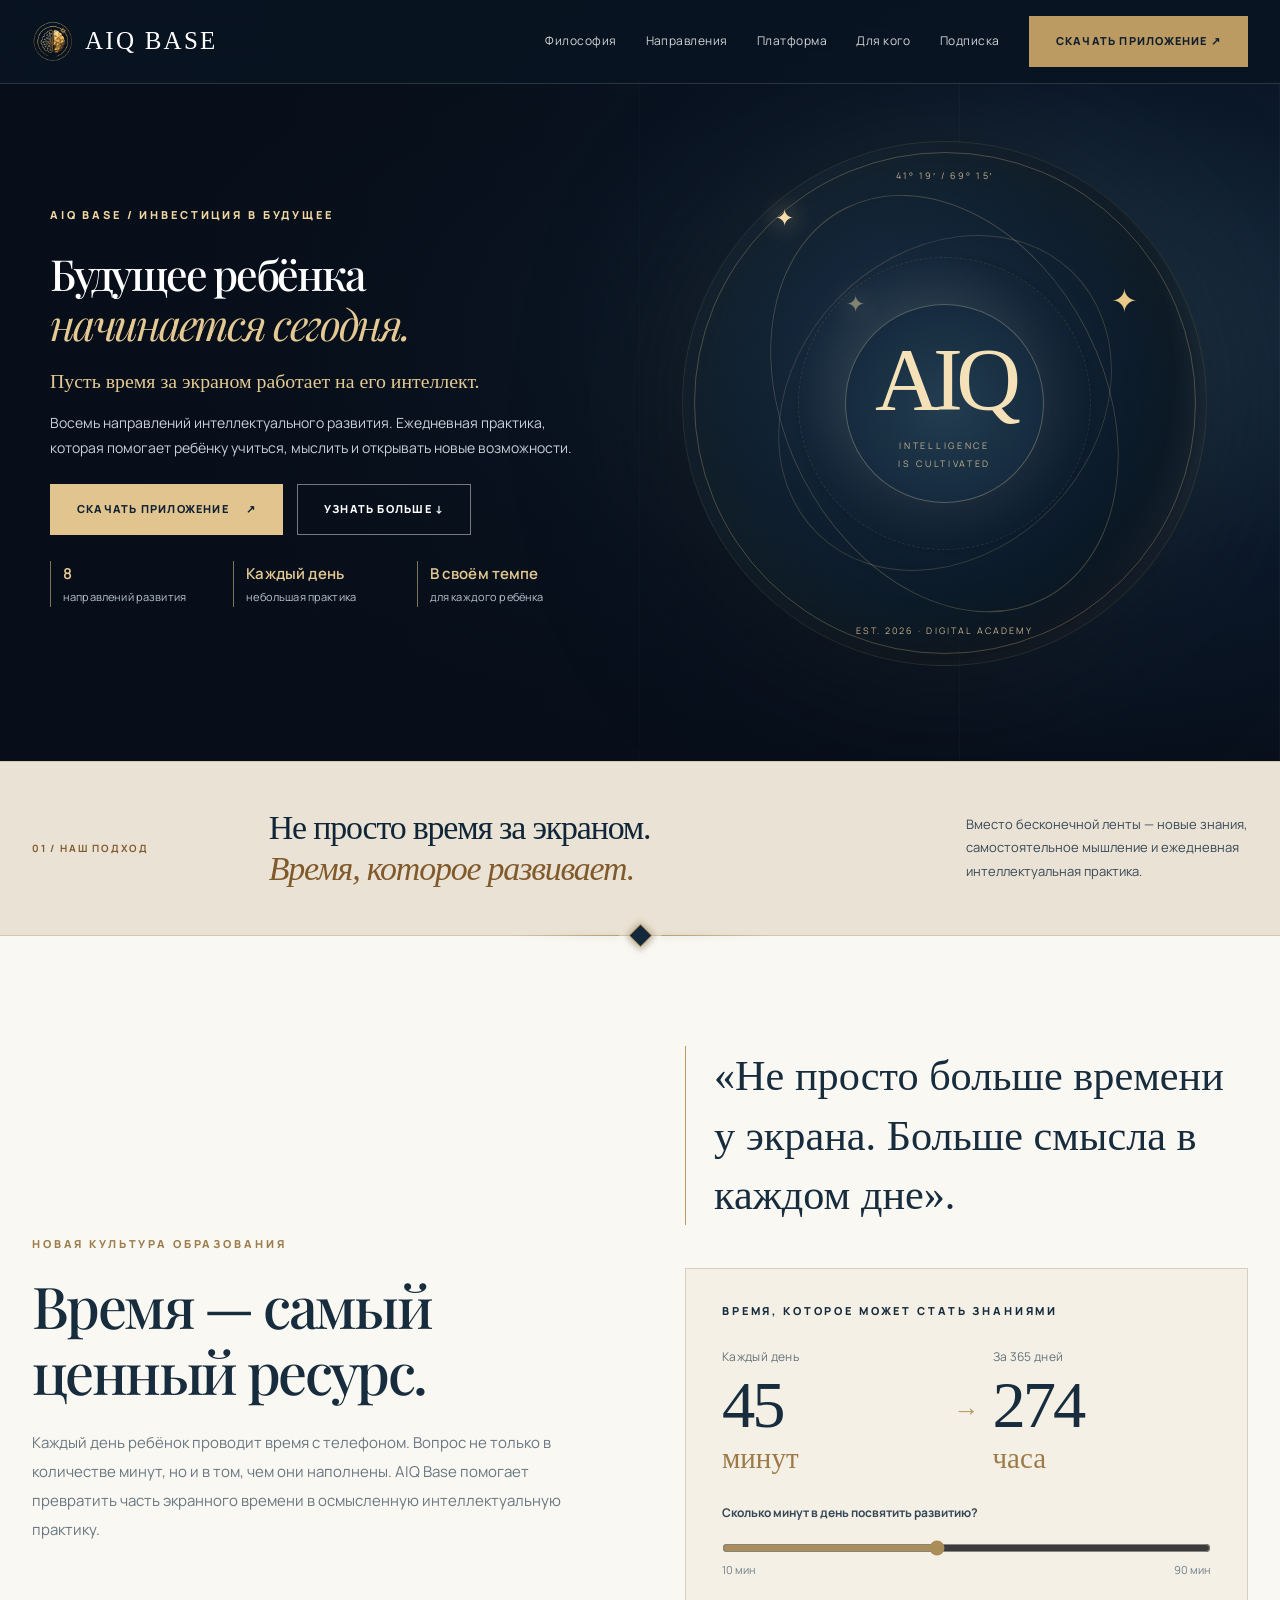
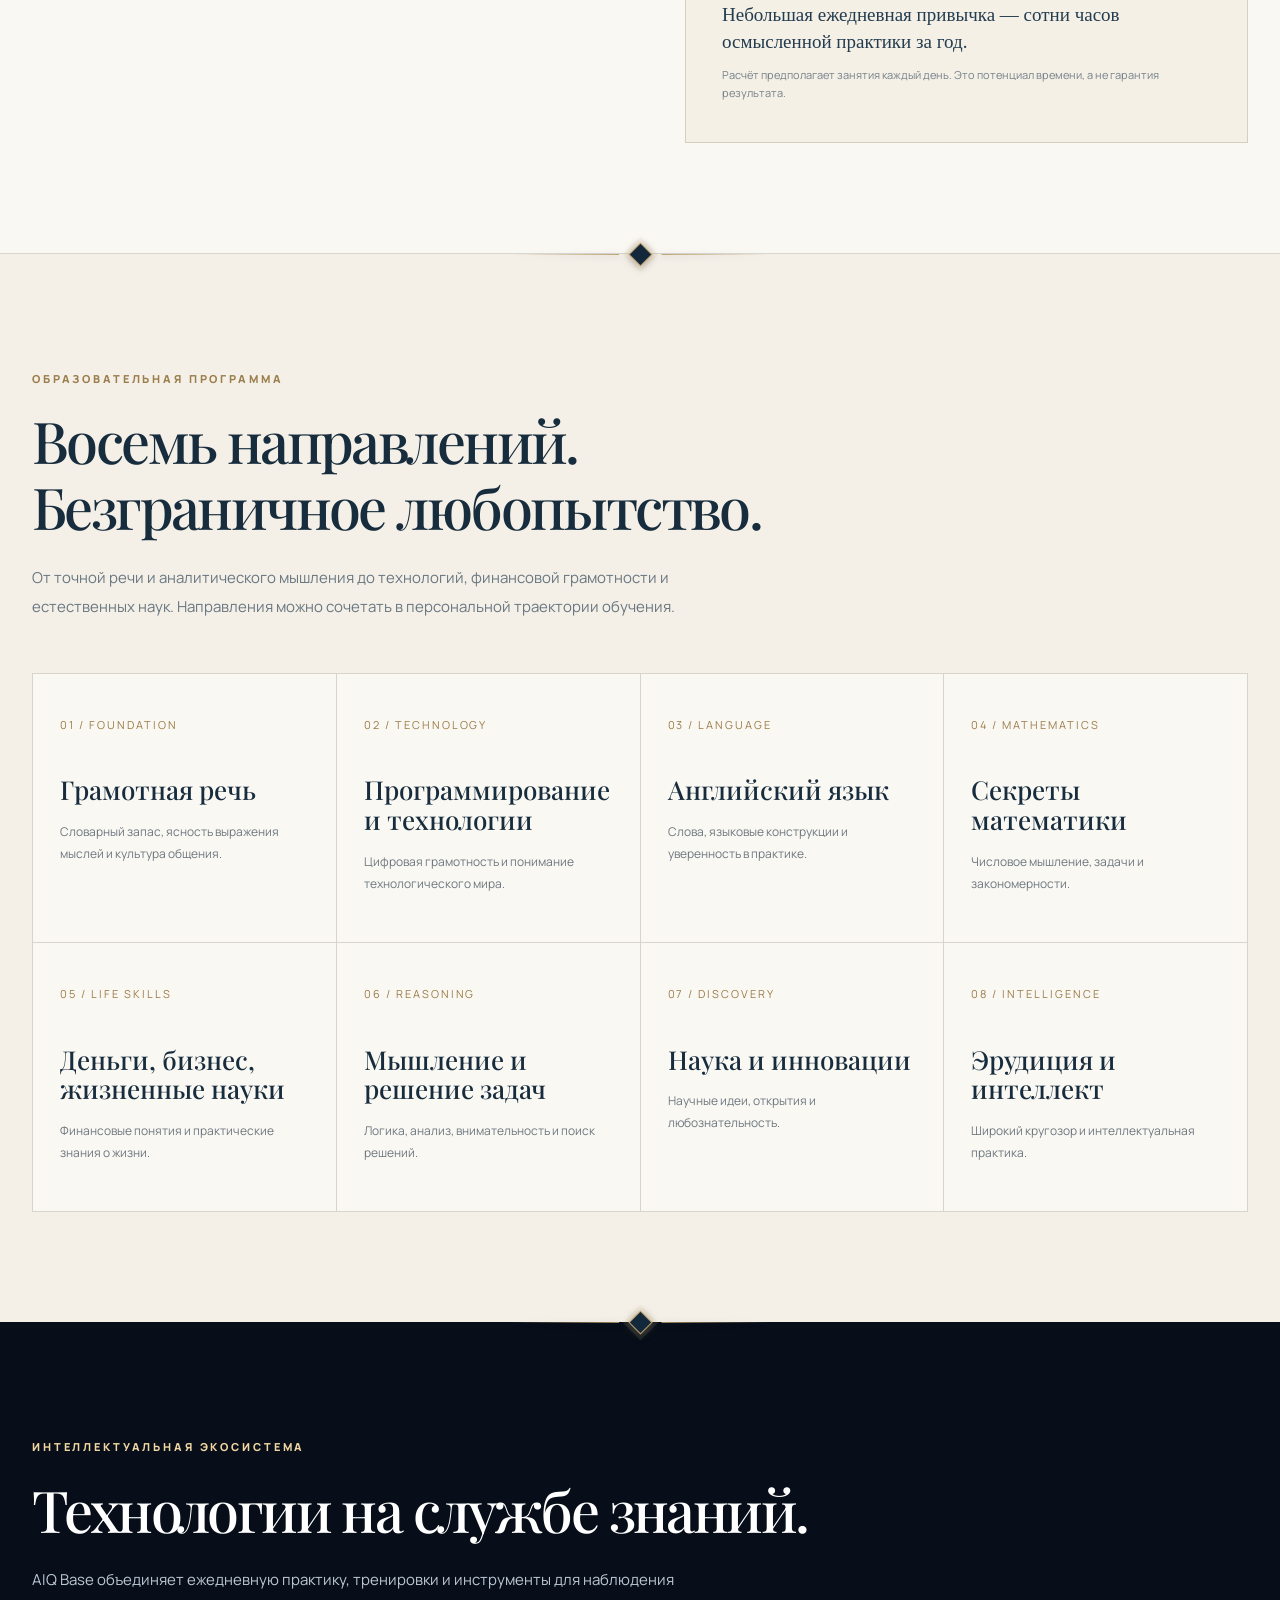
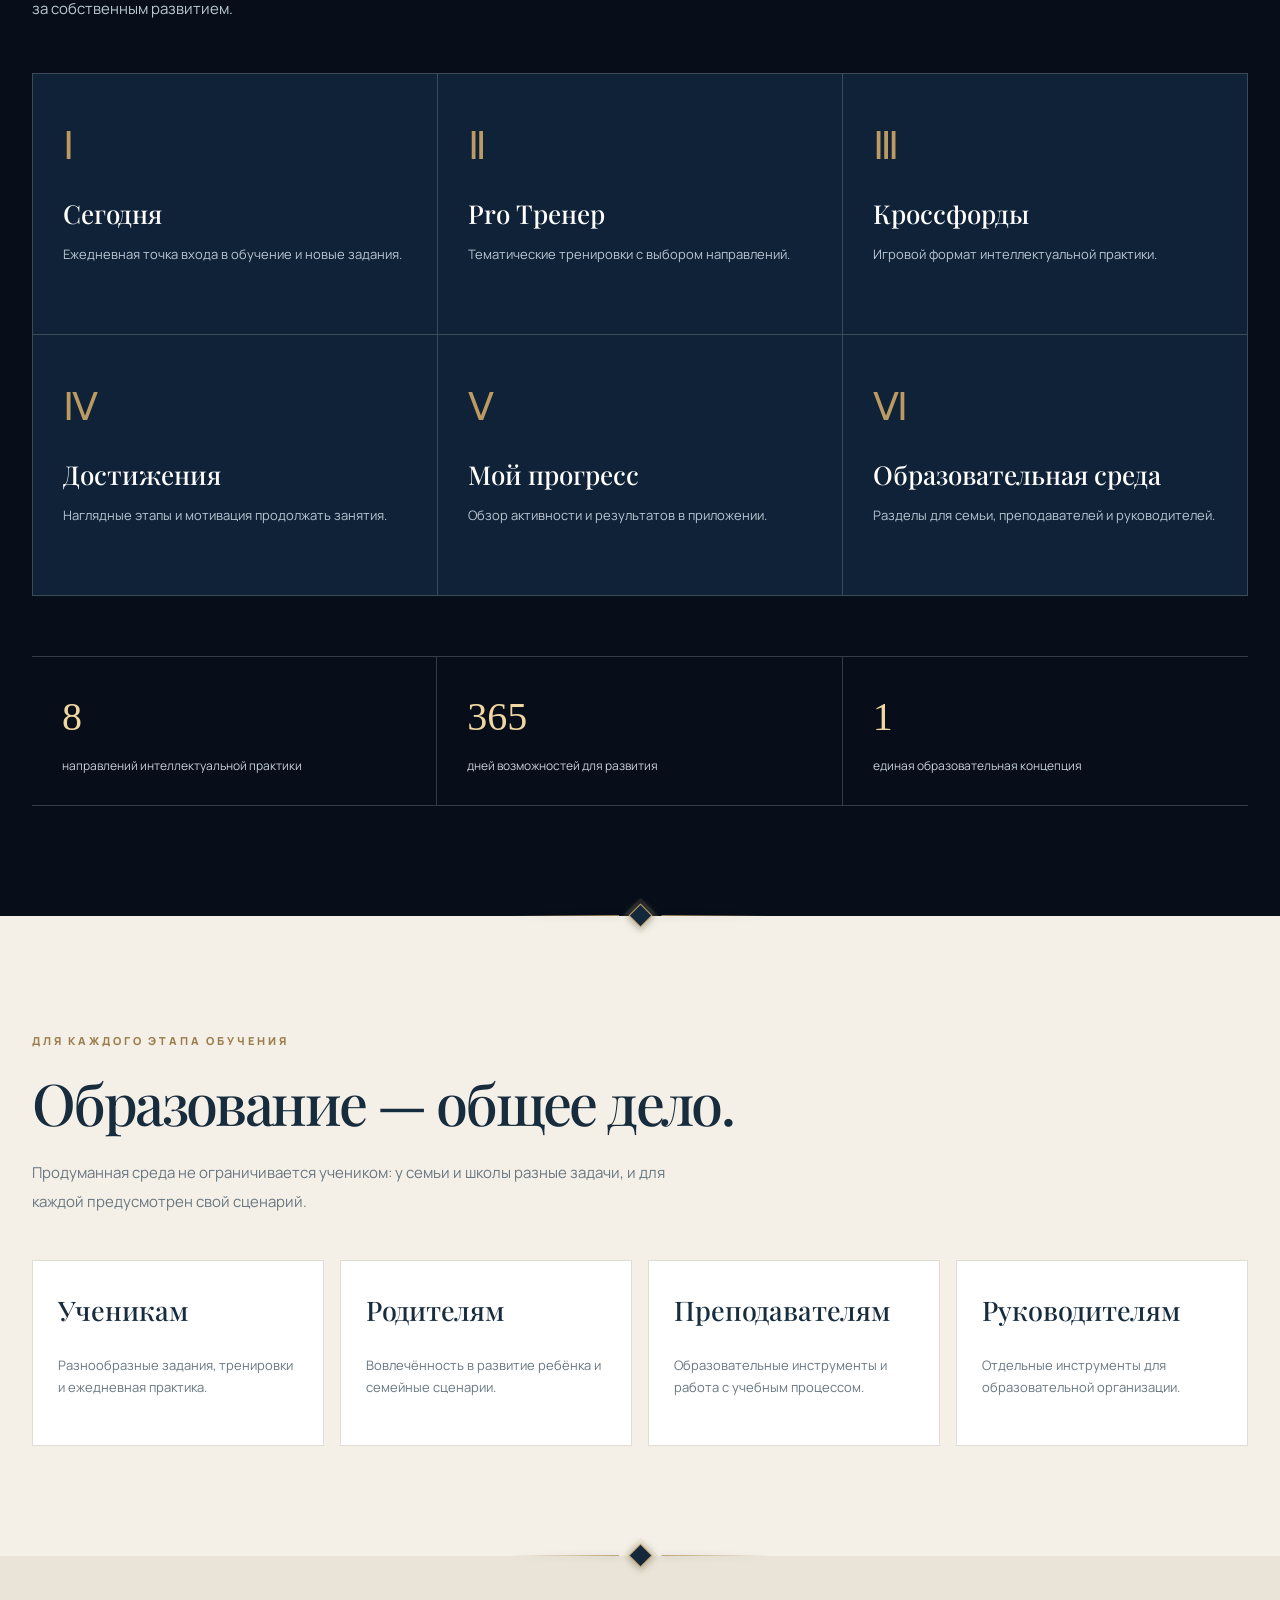
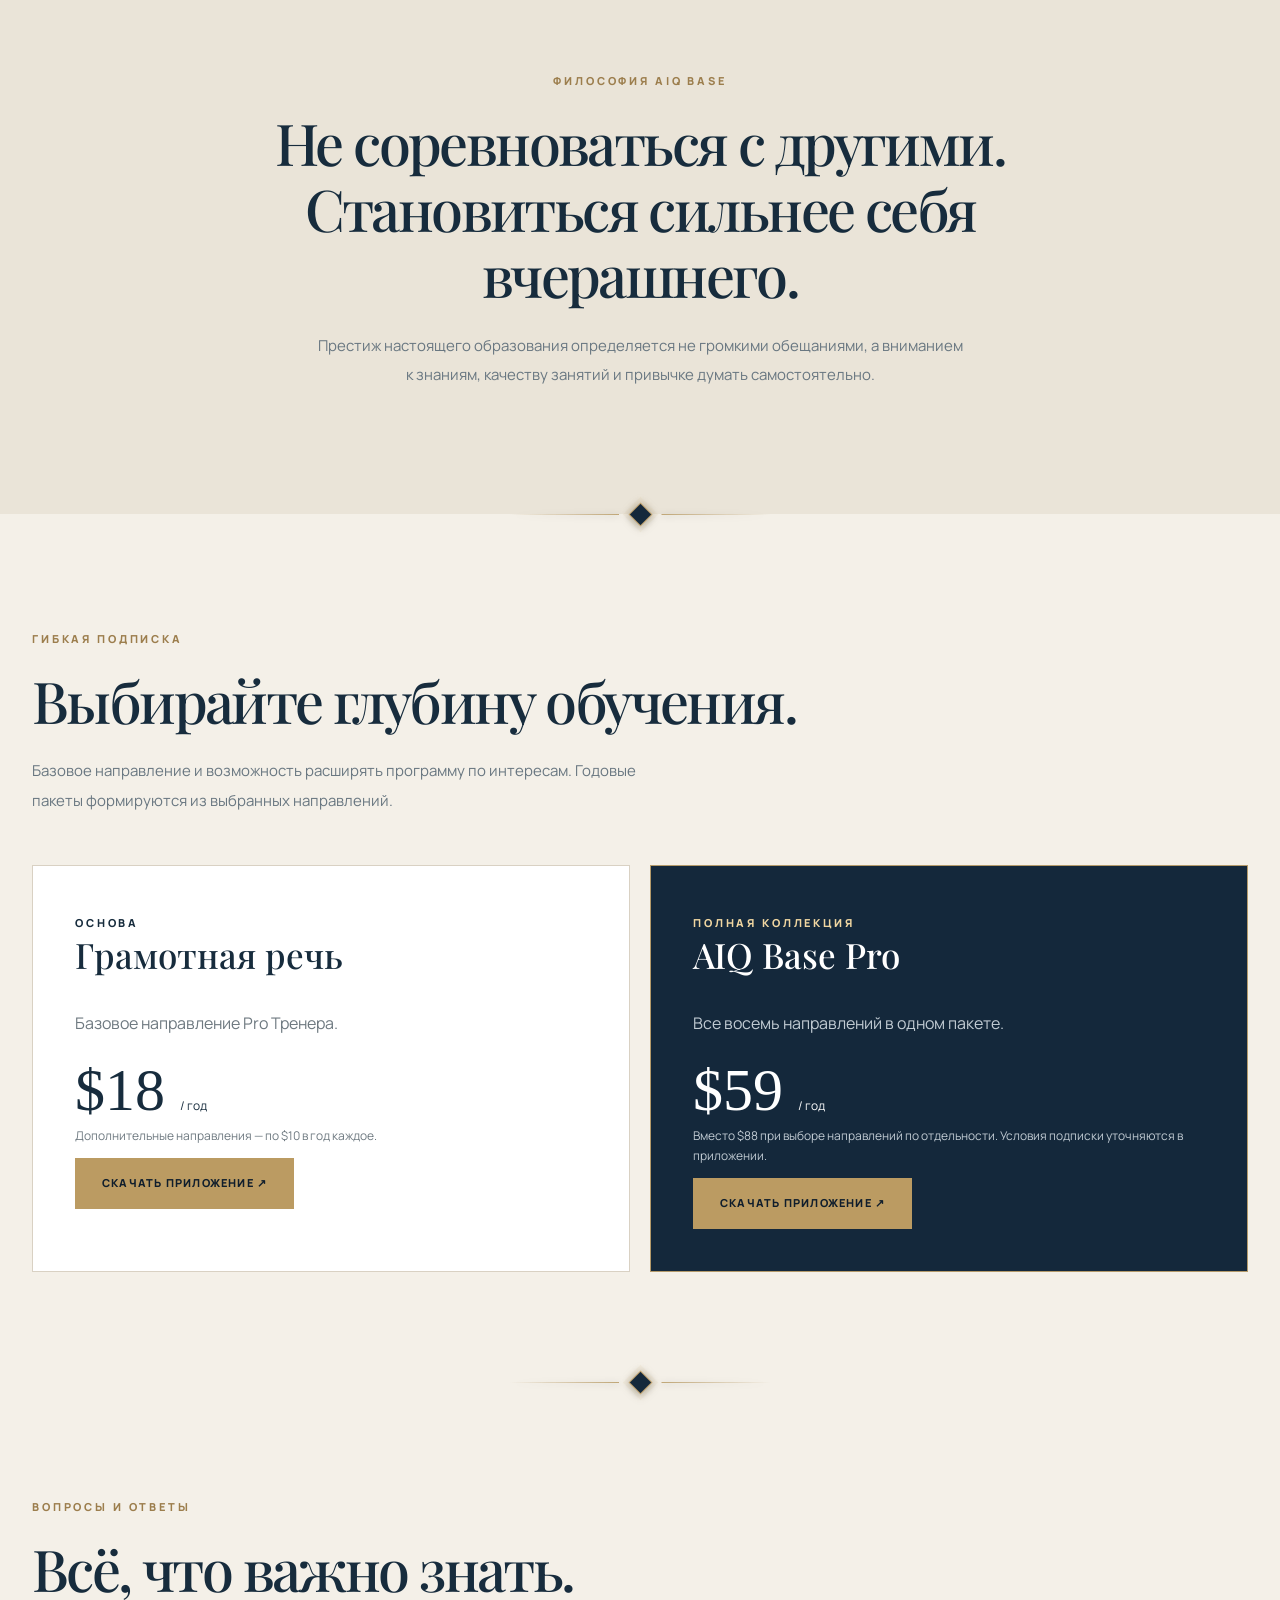
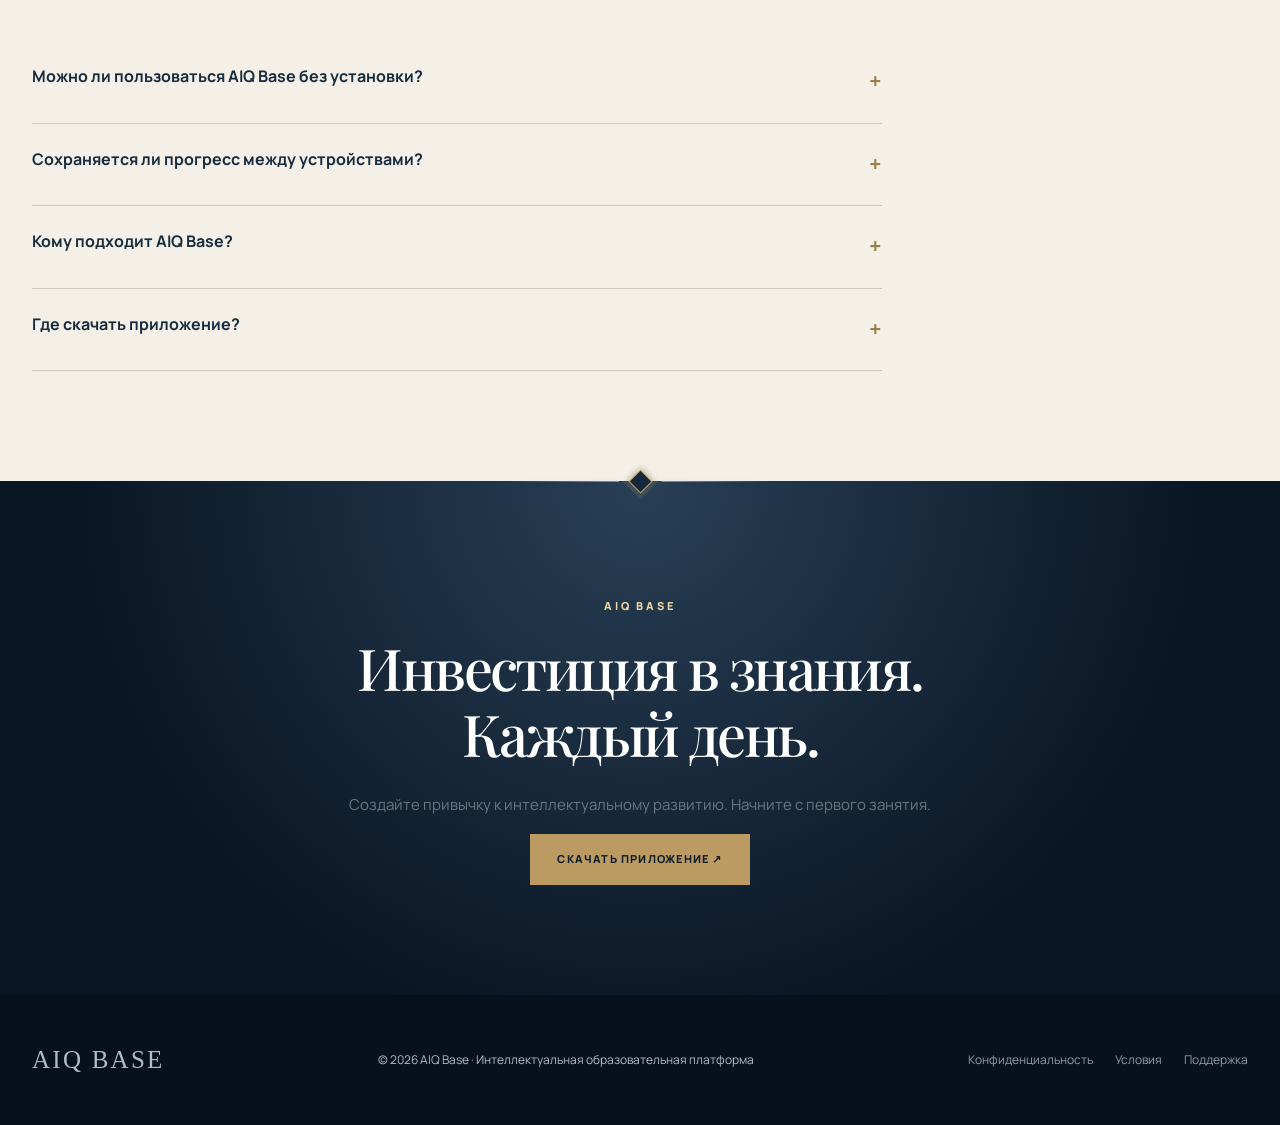
==== commit 40a74c57: "Add files via upload" ====
--- a/index.html
+++ b/index.html
@@ -1,4 +1,5 @@
-<!doctype html><html lang="ru"><head><meta charset="utf-8"><meta name="viewport" content="width=device-width,initial-scale=1"><meta name="theme-color" content="#0b1525"><meta name="description" content="AIQ Base — интеллектуальная образовательная платформа: восемь направлений, персональный тренер, кроссфорды, прогресс и инструменты для семьи и школы."><title>AIQ Base — искусство интеллектуального развития</title><style>
+<!DOCTYPE html>
+<html lang="ru"><head><meta charset="utf-8"/><meta content="width=device-width,initial-scale=1" name="viewport"/><meta content="#0b1525" name="theme-color"/><meta content="AIQ Base — интеллектуальная образовательная платформа: восемь направлений, персональный тренер, кроссфорды, прогресс и инструменты для семьи и школы." name="description"/><title>AIQ Base — искусство интеллектуального развития</title><style>
 @import url('https://fonts.googleapis.com/css2?family=Manrope:wght@400;500;600;700;800&family=Playfair+Display:wght@400;500;600&display=swap');
 :root{--night:#091523;--navy:#102238;--ink:#172c3d;--cream:#f6f3ed;--paper:#fffefa;--gold:#b49a6a;--lightgold:#e6d5b2;--muted:#697781;--line:#d9d7d1}*{box-sizing:border-box}html{scroll-behavior:smooth}body{margin:0;background:var(--cream);color:var(--ink);font-family:Manrope,Arial,sans-serif;line-height:1.7}body.lock{overflow:hidden}a{color:inherit;text-decoration:none}button,input{font:inherit}button{cursor:pointer}button:disabled{cursor:not-allowed}a:focus-visible,button:focus-visible,input:focus-visible{outline:3px solid var(--gold);outline-offset:4px}.serif,h1,h2,h3{font-family:'Playfair Display',Georgia,serif;font-weight:500;line-height:1.15}h1,h2,h3,p{margin-top:0}.wrap{width:min(1220px,calc(100% - 64px));margin:auto}.eyebrow{font-size:11px;letter-spacing:.26em;text-transform:uppercase;font-weight:800}.gold{color:var(--lightgold)}.header{height:84px;position:fixed;inset:0 0 auto;z-index:40;display:flex;align-items:center;border-bottom:1px solid #ffffff24;background:#091523c9;backdrop-filter:blur(20px);color:white}.headrow{display:flex;align-items:center;justify-content:space-between;gap:20px}.logo{font-family:Georgia,serif;font-size:25px;letter-spacing:.09em;white-space:nowrap}.logo i{display:inline-block;width:11px;height:11px;border:1px solid var(--gold);transform:rotate(45deg);margin-right:12px}.nav{display:flex;align-items:center;gap:29px;font-size:12px;letter-spacing:.04em}.nav a{opacity:.82;transition:opacity .2s}.nav a:hover{opacity:1}.btn{border:1px solid var(--gold);background:var(--gold);color:#101e2c;padding:15px 26px;font-size:11px;font-weight:800;letter-spacing:.11em;text-transform:uppercase;display:inline-flex;align-items:center;justify-content:center;gap:17px;transition:transform .3s,background .3s,border-color .3s}.btn:hover{transform:translateY(-3px);background:#d5bb8b}.btn.ghost{color:#fff;background:transparent;border-color:#ffffff72}.btn.ghost:hover{background:#ffffff1b}.menu{display:none;border:1px solid #ffffff6b;background:transparent;color:white;padding:8px 13px}.hero{position:relative;min-height:820px;height:100svh;max-height:1050px;background:radial-gradient(ellipse at 78% 55%,#34475b 0%,#142a3d 30%,#091523 69%);color:white;display:flex;align-items:center;overflow:hidden}.hero:after{content:'';position:absolute;inset:0;background:linear-gradient(90deg,#091523 4%,#091523a0 48%,transparent 90%);pointer-events:none}.hero-art{position:absolute;right:-8%;top:12%;width:60%;height:88%;opacity:.72;transform:rotate(-8deg);background:repeating-linear-gradient(90deg,transparent 0 62px,#bfa77e1c 63px 64px),repeating-linear-gradient(0deg,transparent 0 62px,#bfa77e16 63px 64px);mask-image:radial-gradient(ellipse,black 25%,transparent 72%)}.orbit{position:absolute;border:1px solid #c5a77a55;border-radius:50%;width:580px;height:580px;right:3%;top:22%;box-shadow:0 0 0 70px #c5a77a0a,0 0 0 150px #c5a77a06;animation:orbit 26s linear infinite}.orbit:before{content:'✦';position:absolute;color:#dfc79d;top:36px;left:100px;font-size:38px}.hero .wrap{position:relative;z-index:2;padding-top:90px}.hero-copy{max-width:750px}.hero h1{font-size:clamp(56px,6.9vw,110px);letter-spacing:-.035em;margin:24px 0 28px}.hero h1 em{color:var(--lightgold);font-weight:400}.hero p{max-width:575px;color:#c8d0d8;font-size:16px;line-height:1.95}.hero-actions{display:flex;gap:14px;flex-wrap:wrap;margin-top:37px}.hero-foot{position:absolute;z-index:3;bottom:38px;left:0;right:0;display:flex;justify-content:space-between;align-items:center;color:#c6d1d9;font-size:11px;letter-spacing:.18em;text-transform:uppercase}.scroll-mark{display:flex;align-items:center;gap:15px}.scroll-mark:before{content:'';height:1px;width:48px;background:var(--gold)}.section{padding:110px 0}.section-title{font-size:clamp(39px,4.5vw,67px);letter-spacing:-.025em;max-width:850px;margin:16px 0 23px}.intro{font-size:15px;color:var(--muted);max-width:650px;line-height:1.95}.dark{background:var(--night);color:#fff}.dark .intro{color:#bac8d2}.statement{background:var(--paper);border-bottom:1px solid var(--line)}.statement-grid{display:grid;grid-template-columns:1fr 1fr;gap:90px;align-items:center}.quote{border-left:1px solid var(--gold);padding-left:28px;font-family:Georgia,serif;font-size:clamp(26px,3.3vw,43px);line-height:1.42}.timebox{border:1px solid #d5cec1;background:#f5f0e6;padding:40px}.timebox strong{display:block;font-family:Georgia,serif;font-weight:400;font-size:clamp(64px,7vw,102px);line-height:1.1}.timebox small{color:var(--muted);font-size:13px}.timebox input{width:100%;accent-color:#aa8d59;margin:30px 0 10px}.statstrip{border-block:1px solid #ffffff30;display:grid;grid-template-columns:repeat(3,1fr);margin-top:60px}.statstrip>div{padding:26px 30px;border-right:1px solid #ffffff30}.statstrip>div:last-child{border:0}.statstrip strong{font-family:Georgia,serif;font-weight:400;font-size:40px;color:var(--lightgold);display:block}.statstrip span{font-size:12px;color:#c6d0d8}.directions{display:grid;grid-template-columns:repeat(4,1fr);gap:1px;background:#d8d4cb;border:1px solid #d8d4cb;margin-top:52px}.direction{background:var(--paper);padding:36px 27px;min-height:250px;transition:background .3s,transform .3s}.direction:hover{background:#eee7db}.number{font-size:11px;color:#9b7c49;letter-spacing:.18em}.direction h3{font-size:26px;margin:38px 0 16px}.direction p{font-size:12px;color:#6d777f;line-height:1.8}.features{display:grid;grid-template-columns:repeat(3,1fr);gap:1px;background:#3b4b58;border:1px solid #3b4b58;margin-top:50px}.feature{padding:40px 30px;background:#102238;min-height:260px;transition:background .3s}.feature:hover{background:#1b344a}.feature .symbol{font-family:Georgia,serif;font-size:38px;color:var(--gold)}.feature h3{font-size:26px;margin:20px 0 14px}.feature p{font-size:13px;color:#b8c6d1}.roles{display:grid;grid-template-columns:repeat(4,1fr);gap:16px;margin-top:44px}.role{padding:34px 25px;background:white;border:1px solid #e1ddd4}.role h3{font-size:27px}.role p{font-size:13px;color:#697781}.manifesto{background:#eae4d8;text-align:center}.manifesto .section-title{margin-inline:auto}.manifesto .intro{margin-inline:auto}.pricing{display:grid;grid-template-columns:1fr 1fr;gap:20px;margin-top:50px}.plan{padding:42px;background:#fff;border:1px solid #d9d1c3}.plan.featured{background:#14283b;color:white;border-color:#b49a6a}.plan h3{font-size:35px}.plan p{color:#6e7980}.plan.featured p{color:#c1cbd3}.price{font-family:Georgia,serif;font-size:60px;line-height:1.2}.price small{font-family:Manrope,Arial,sans-serif;font-size:12px}.fine{font-size:12px;color:#6b777e}.featured .fine{color:#b8c6d1}.faq{max-width:850px;margin-top:40px}.faq details{border-bottom:1px solid #cfc8bc;padding:22px 0}.faq summary{cursor:pointer;font-weight:700;list-style:none;display:flex;justify-content:space-between;gap:20px}.faq summary:after{content:'+';color:#9b7c49;font-size:22px}.faq details[open] summary:after{content:'−'}.faq p{color:var(--muted);font-size:13px;margin:18px 0 0}.final{background:radial-gradient(circle at 50% 0%,#294057,#091523 70%);text-align:center;color:#fff}.final .section-title{margin-inline:auto}.final .intro{margin-inline:auto}.footer{background:#07101c;color:#aebdc9;padding:44px 0;font-size:12px}.footrow{display:flex;align-items:center;justify-content:space-between;gap:20px}.modal{position:fixed;inset:0;background:#02070dd9;backdrop-filter:blur(12px);z-index:100;display:none;place-items:center;padding:20px}.modal.open{display:grid}.dialog{position:relative;width:min(510px,100%);background:#f6f3ed;color:#182b3c;border:1px solid #b49a6a;padding:45px}.dialog h2{font-size:42px;margin:15px 0}.dialog p{font-size:13px;color:#64727d}.close{position:absolute;top:12px;right:17px;background:none;border:0;font-size:30px}.store{display:flex;align-items:center;width:100%;gap:17px;border:1px solid #d2c8b6;background:#fff;padding:18px;margin:12px 0;text-align:left}.store span:first-child{font-size:25px}.store b{display:block}.store small{font-size:11px;color:#79838b}.store:disabled{opacity:.68}.stay{border:0;background:none;color:#856b44;margin-top:15px;padding:8px 0}.reveal{opacity:0;transform:translateY(25px);transition:opacity .8s ease,transform .8s ease}.reveal.visible{opacity:1;transform:none}@keyframes orbit{to{transform:rotate(360deg)}}@media(max-width:1000px){.nav{gap:15px}.directions,.roles{grid-template-columns:repeat(2,1fr)}.features{grid-template-columns:repeat(2,1fr)}.statement-grid{gap:40px}}@media(max-width:760px){.wrap{width:min(100% - 36px,1220px)}.header{height:70px}.menu{display:block}.nav{position:absolute;top:70px;left:0;right:0;background:#091523;padding:25px;display:none;flex-direction:column;align-items:stretch}.nav.open{display:flex}.hero{min-height:750px;height:95svh}.hero h1{font-size:clamp(51px,12vw,77px)}.hero-art{width:110%;right:-48%}.orbit{width:390px;height:390px;right:-40%;top:27%}.hero-foot{bottom:23px}.hero-foot span:last-child{display:none}.section{padding:76px 0}.statement-grid,.pricing{grid-template-columns:1fr}.directions,.features,.roles{grid-template-columns:1fr}.direction{min-height:0}.direction h3{margin-top:20px}.statstrip{grid-template-columns:1fr}.statstrip>div{border-right:0;border-bottom:1px solid #ffffff30}.footrow{flex-direction:column;align-items:flex-start}.dialog{padding:30px}}@media(prefers-reduced-motion:reduce){*,*:before,*:after{animation:none!important;transition:none!important;scroll-behavior:auto!important}.reveal{opacity:1;transform:none}}
 
@@ -51,7 +52,6 @@
 @media(max-width:600px){.hero{min-height:740px;min-height:94svh}.hero h1{font-size:clamp(49px,12.7vw,78px)}.lux-visual{width:115vw;right:-73%;opacity:.34;top:38%}.hero-copy>p{font-size:15px}.editorial-inner{grid-template-columns:1fr;gap:12px}.editorial-caption{grid-column:1}.editorial{padding:36px 0}.lux-sub{font-size:7px}}
 @media(prefers-reduced-motion:reduce){.lux-orbit{animation:none}.direction,.feature,.plan,.btn{transition:none}}
 </style>
-
 <style>
 /* Responsive layout corrections — keep all text and artwork inside the viewport */
 html,body{width:100%;max-width:100%;overflow-x:clip}
@@ -87,7 +87,6 @@
 }
 @media(max-width:380px){.hero h1{font-size:clamp(36px,10vw,42px)}.hero-actions .btn{width:100%}.hero{padding-top:108px}.eyebrow{font-size:9px;letter-spacing:.17em}}
 </style>
-
 <style>
 /* Left edge alignment: hero content follows the same centered grid as navigation. */
 .hero > .wrap:not(.hero-foot) {
@@ -108,7 +107,6 @@
   }
 }
 </style>
-
 <style>
 /* Atelier final: editorial 44px left inset and intentional unbroken headline lines. */
 @media (min-width: 761px) {
@@ -139,7 +137,6 @@
  .hero .hero-title {font-size:clamp(27px,7.25vw,31px);}
 }
 </style>
-
 <style>
 /* Center the two-part hero composition within the same editorial column as the rest of the site. */
 @media (min-width: 1101px) {
@@ -176,7 +173,6 @@
   .hero-copy { width: 100%; }
 }
 </style>
-
 <style>
 /* FINAL: position the two hero elements on the same 1220px centered grid as the sections below. */
 @media (min-width: 1101px) {
@@ -217,7 +213,6 @@
   .hero > .wrap:not(.hero-foot) {width: calc(100% - 36px); margin-inline: 18px;}
 }
 </style>
-
 <style id="hero-layout-v2">
 /* Single, self-contained centered composition: no inherited flex margins. */
 .hero{display:block!important;min-height:700px!important;height:auto!important;padding:clamp(130px,11vw,170px) 24px 95px!important;overflow:hidden!important;isolation:isolate}
@@ -235,7 +230,7 @@
 @media(max-width:700px){.hero{padding:112px 20px 72px!important;min-height:0!important}.hero-stage{grid-template-columns:1fr;gap:30px}.hero-stage .hero-copy{max-width:100%!important}.hero-stage .hero-title{font-size:clamp(34px,7.7vw,53px)!important}.hero-stage .title-line{white-space:normal}.hero-stage .lux-visual{width:min(78vw,380px)!important;opacity:.82!important}.hero-stage .hero-actions{margin-top:25px}.hero-stage .hero-actions .btn{font-size:10px;padding:13px 17px}}
 @media(max-width:380px){.hero-stage .hero-title{font-size:clamp(29px,7.3vw,36px)!important}}
 </style>
-<style>.legal-links{display:flex;flex-wrap:wrap;gap:12px 22px}.legal-links a{color:inherit;text-decoration:none;font-size:12px;opacity:.82}.legal-links a:hover{opacity:1;text-decoration:underline}@media(max-width:720px){.footrow{gap:16px;flex-wrap:wrap}.legal-links{width:100%}}</style><link rel="icon" type="image/x-icon" href="favicon.ico"><link rel="icon" type="image/png" sizes="32x32" href="icons/favicon-32.png"><link rel="icon" type="image/png" sizes="192x192" href="icons/aiqbase-logo-192.png"><link rel="apple-touch-icon" sizes="180x180" href="icons/apple-touch-icon.png"><style id="time-calculator-refinement">
+<style>.legal-links{display:flex;flex-wrap:wrap;gap:12px 22px}.legal-links a{color:inherit;text-decoration:none;font-size:12px;opacity:.82}.legal-links a:hover{opacity:1;text-decoration:underline}@media(max-width:720px){.footrow{gap:16px;flex-wrap:wrap}.legal-links{width:100%}}</style><link href="favicon.ico" rel="icon" type="image/x-icon"/><link href="icons/favicon-32.png" rel="icon" sizes="32x32" type="image/png"/><link href="icons/aiqbase-logo-192.png" rel="icon" sizes="192x192" type="image/png"/><link href="icons/apple-touch-icon.png" rel="apple-touch-icon" sizes="180x180"/><style id="time-calculator-refinement">
 .timebox-premium{padding:34px 36px 28px;background:#f5f0e6;border:1px solid #d5cec1}
 .timebox-premium .eyebrow{display:block;line-height:1.5}
 .time-comparison{display:grid;grid-template-columns:minmax(0,1fr) 28px minmax(0,1fr);gap:12px;align-items:center;margin:28px 0 27px}
@@ -333,19 +328,69 @@
   .header .nav>a:hover,.header .nav>a:focus-visible{color:#f3d8a5;background:rgba(255,255,255,.045)}
   .header .nav .btn{margin:14px 2px 0;min-height:44px;text-align:center;width:calc(100% - 4px)}
 }
-</style></head><body><div id="scrollLine" aria-hidden="true"></div>
-<header class="header"><div class="wrap headrow"><a class="logo" href="#top" aria-label="AIQ Base — главная"><img class="logo-mark" src="[data-uri]" alt="" width="42" height="42">AIQ BASE</a><button class="menu" id="menu" aria-expanded="false" aria-controls="nav">Меню ☰</button><nav class="nav" id="nav" aria-label="Главное меню"><a href="#philosophy">Философия</a><a href="#directions">Направления</a><a href="#platform">Платформа</a><a href="#audiences">Для кого</a><a href="#pricing">Подписка</a><button class="btn" data-download>Скачать приложение ↗</button></nav></div></header>
-<main id="top"><section class="hero"><div class="hero-art" aria-hidden="true"></div><div class="orbit" aria-hidden="true"></div><div class="hero-stage"><div class="hero-copy"><span class="eyebrow gold">AIQ BASE  /  ИНВЕСТИЦИЯ В БУДУЩЕЕ</span><h1 class="hero-title"><span class="title-line">Будущее ребёнка</span><span class="title-line title-gold">начинается сегодня.</span></h1><p class="hero-promise">Пусть время за экраном работает на его интеллект.</p><p>Восемь направлений интеллектуального развития. Ежедневная практика, которая помогает ребёнку учиться, мыслить и открывать новые возможности.</p><div class="hero-actions"><button class="btn" data-download>Скачать приложение <span>↗</span></button><a class="btn ghost" href="#philosophy">Узнать больше ↓</a></div><div class="hero-proof" aria-label="Преимущества AIQ Base"><span><b>8</b> направлений развития</span><span><b>Каждый день</b> небольшая практика</span><span><b>В своём темпе</b> для каждого ребёнка</span></div></div><div class="lux-visual" aria-hidden="true"><div class="lux-visual-inner"><div class="lux-orbit orbit-one"></div><div class="lux-orbit orbit-two"></div><div class="lux-core"><span class="lux-monogram">AIQ</span><span class="lux-sub">INTELLIGENCE<br>IS CULTIVATED</span></div><span class="lux-coordinate top">41° 19′  /  69° 15′</span><span class="lux-coordinate bottom">EST. 2026  ·  DIGITAL ACADEMY</span><span class="lux-star">✦</span></div></div></div></section>
-<section class="editorial" aria-label="Манифест AIQ Base"><div class="wrap editorial-inner"><span class="editorial-index">01 / НАШ ПОДХОД</span><p>Не просто время за экраном.<br><em>Время, которое развивает.</em></p><span class="editorial-caption">Вместо бесконечной ленты — новые знания, самостоятельное мышление и ежедневная интеллектуальная практика.</span></div></section><section class="section statement" id="philosophy"><div class="wrap statement-grid"><div class="reveal"><span class="eyebrow" style="color:#9c7e4d">Новая культура образования</span><h2 class="section-title">Время — самый ценный ресурс.</h2><p class="intro">Каждый день ребёнок проводит время с телефоном. Вопрос не только в количестве минут, но и в том, чем они наполнены. AIQ Base помогает превратить часть экранного времени в осмысленную интеллектуальную практику.</p></div><div class="reveal"><p class="quote">«Не просто больше времени у экрана. Больше смысла в каждом дне».</p><div class="timebox timebox-premium"><span class="eyebrow">Время, которое может стать знаниями</span><div class="time-comparison" aria-live="polite"><div class="time-metric"><span class="time-metric-label">Каждый день</span><div class="time-number" id="minuteValue">45</div><span class="time-unit">минут</span></div><span class="time-equals" aria-hidden="true">→</span><div class="time-metric"><span class="time-metric-label">За 365 дней</span><div class="time-number" id="hours">274</div><span class="time-unit">часа</span></div></div><label class="time-slider-label" for="minutes">Сколько минут в день посвятить развитию?</label><input id="minutes" aria-label="Минут занятий ежедневно" type="range" min="10" max="90" step="5" value="45"><div class="time-slider-limits"><span>10 мин</span><span>90 мин</span></div><p class="time-message">Небольшая ежедневная привычка — сотни часов осмысленной практики за год.</p><p class="fine time-disclaimer">Расчёт предполагает занятия каждый день. Это потенциал времени, а не гарантия результата.</p></div></div></div></section>
-<section class="section" id="directions"><div class="wrap"><div class="reveal"><span class="eyebrow" style="color:#9c7e4d">Образовательная программа</span><h2 class="section-title">Восемь направлений.<br>Безграничное любопытство.</h2><p class="intro">От точной речи и аналитического мышления до технологий, финансовой грамотности и естественных наук. Направления можно сочетать в персональной траектории обучения.</p></div><div class="directions">
+</style>
+<style id="aiq-hide-mobile-menu-download">@media(max-width:760px){#nav > button[data-download]{display:none!important}}</style>
+<style id="aiq-premium-download-dialog">
+/* Only the download dialog is restyled; store cards are visual until URLs are supplied. */
+.dialog{width:min(440px,100%);padding:34px 30px 26px;border:1px solid #c6ab78;box-shadow:0 28px 90px #0008;background:#f8f5ee}
+.dialog h2{font-size:clamp(33px,8vw,43px);line-height:1.1;margin:13px 0 10px;letter-spacing:-.035em}
+.dialog .download-intro{font-size:13px;line-height:1.5;margin:0 0 22px;color:#596876}
+.store-options{display:grid;gap:12px}
+.store-card{display:flex;align-items:center;justify-content:center;gap:15px;min-height:78px;border-radius:12px;padding:13px 20px;box-shadow:0 5px 18px #101a2818;user-select:none}
+.google-store{background:#fff;border:1px solid #ddd6c9;color:#162538}
+.apple-store{background:#121923;border:1px solid #121923;color:#fff}
+.store-symbol{display:flex;align-items:center;justify-content:center;width:42px;flex-shrink:0}
+.store-wordmark{display:flex;flex-direction:column;align-items:flex-start;line-height:1.12;min-width:155px}
+.store-wordmark small{font:700 9px/1.4 Manrope,Arial,sans-serif;letter-spacing:.12em;opacity:.68}
+.store-wordmark b{font:600 26px/1.25 Manrope,Arial,sans-serif;letter-spacing:-.055em}
+.dialog .stay{display:block;margin:19px auto 0;color:#806641;font-size:13px;font-weight:700}
+.dialog .close{top:14px;right:16px;line-height:1}
+@media(max-width:480px){.modal{padding:18px}.dialog{padding:29px 22px 20px}.store-card{min-height:72px}.store-wordmark b{font-size:24px}}
+</style><style id="aiq-scroll-responsive-dividers">
+/* Quiet editorial separators, attached to section boundaries; no layout reflow. */
+section.section, section.final {position:relative}
+.aiq-scroll-divider{position:absolute;top:0;left:50%;transform:translate(-50%,-50%);z-index:8;display:flex;align-items:center;justify-content:center;gap:13px;width:min(260px,60vw);height:28px;pointer-events:none;color:#b89a64;filter:drop-shadow(0 1px 3px #08162555)}
+.aiq-divider-line{height:1px;flex:1;background:linear-gradient(90deg,transparent,currentColor);opacity:.85}
+.aiq-divider-line:last-child{transform:rotate(180deg)}
+.aiq-divider-gem{display:block;width:17px;height:17px;flex:0 0 17px;border:1.5px solid #c4a46d;transform:rotate(var(--aiq-gem-angle,45deg));background:#14283b;box-shadow:0 0 0 4px #d6b9821b,0 0 10px #e1c68a40;will-change:transform}
+@media(max-width:700px){.aiq-scroll-divider{width:min(220px,62vw);height:24px;gap:11px}.aiq-divider-gem{width:15px;height:15px;flex-basis:15px}}
+@media(prefers-reduced-motion:reduce){.aiq-divider-gem{will-change:auto}}
+</style></head><body><div aria-hidden="true" id="scrollLine"></div>
+<header class="header"><div class="wrap headrow"><a aria-label="AIQ Base — главная" class="logo" href="#top"><img alt="" class="logo-mark" height="42" src="[data-uri]" width="42"/>AIQ BASE</a><button aria-controls="nav" aria-expanded="false" class="menu" id="menu">Меню ☰</button><nav aria-label="Главное меню" class="nav" id="nav"><a href="#philosophy">Философия</a><a href="#directions">Направления</a><a href="#platform">Платформа</a><a href="#audiences">Для кого</a><a href="#pricing">Подписка</a><button class="btn" data-download="">Скачать приложение ↗</button></nav></div></header>
+<main id="top"><section class="hero"><div aria-hidden="true" class="hero-art"></div><div aria-hidden="true" class="orbit"></div><div class="hero-stage"><div class="hero-copy"><span class="eyebrow gold">AIQ BASE  /  ИНВЕСТИЦИЯ В БУДУЩЕЕ</span><h1 class="hero-title"><span class="title-line">Будущее ребёнка</span><span class="title-line title-gold">начинается сегодня.</span></h1><p class="hero-promise">Пусть время за экраном работает на его интеллект.</p><p>Восемь направлений интеллектуального развития. Ежедневная практика, которая помогает ребёнку учиться, мыслить и открывать новые возможности.</p><div class="hero-actions"><button class="btn" data-download="">Скачать приложение <span>↗</span></button><a class="btn ghost" href="#philosophy">Узнать больше ↓</a></div><div aria-label="Преимущества AIQ Base" class="hero-proof"><span><b>8</b> направлений развития</span><span><b>Каждый день</b> небольшая практика</span><span><b>В своём темпе</b> для каждого ребёнка</span></div></div><div aria-hidden="true" class="lux-visual"><div class="lux-visual-inner"><div class="lux-orbit orbit-one"></div><div class="lux-orbit orbit-two"></div><div class="lux-core"><span class="lux-monogram">AIQ</span><span class="lux-sub">INTELLIGENCE<br/>IS CULTIVATED</span></div><span class="lux-coordinate top">41° 19′  /  69° 15′</span><span class="lux-coordinate bottom">EST. 2026  ·  DIGITAL ACADEMY</span><span class="lux-star">✦</span></div></div></div></section>
+<section aria-label="Манифест AIQ Base" class="editorial"><div class="wrap editorial-inner"><span class="editorial-index">01 / НАШ ПОДХОД</span><p>Не просто время за экраном.<br/><em>Время, которое развивает.</em></p><span class="editorial-caption">Вместо бесконечной ленты — новые знания, самостоятельное мышление и ежедневная интеллектуальная практика.</span></div></section><section class="section statement" id="philosophy"><div aria-hidden="true" class="aiq-scroll-divider"><span class="aiq-divider-line"></span><span class="aiq-divider-gem"></span><span class="aiq-divider-line"></span></div><div class="wrap statement-grid"><div class="reveal"><span class="eyebrow" style="color:#9c7e4d">Новая культура образования</span><h2 class="section-title">Время — самый ценный ресурс.</h2><p class="intro">Каждый день ребёнок проводит время с телефоном. Вопрос не только в количестве минут, но и в том, чем они наполнены. AIQ Base помогает превратить часть экранного времени в осмысленную интеллектуальную практику.</p></div><div class="reveal"><p class="quote">«Не просто больше времени у экрана. Больше смысла в каждом дне».</p><div class="timebox timebox-premium"><span class="eyebrow">Время, которое может стать знаниями</span><div aria-live="polite" class="time-comparison"><div class="time-metric"><span class="time-metric-label">Каждый день</span><div class="time-number" id="minuteValue">45</div><span class="time-unit">минут</span></div><span aria-hidden="true" class="time-equals">→</span><div class="time-metric"><span class="time-metric-label">За 365 дней</span><div class="time-number" id="hours">274</div><span class="time-unit">часа</span></div></div><label class="time-slider-label" for="minutes">Сколько минут в день посвятить развитию?</label><input aria-label="Минут занятий ежедневно" id="minutes" max="90" min="10" step="5" type="range" value="45"/><div class="time-slider-limits"><span>10 мин</span><span>90 мин</span></div><p class="time-message">Небольшая ежедневная привычка — сотни часов осмысленной практики за год.</p><p class="fine time-disclaimer">Расчёт предполагает занятия каждый день. Это потенциал времени, а не гарантия результата.</p></div></div></div></section>
+<section class="section" id="directions"><div aria-hidden="true" class="aiq-scroll-divider"><span class="aiq-divider-line"></span><span class="aiq-divider-gem"></span><span class="aiq-divider-line"></span></div><div class="wrap"><div class="reveal"><span class="eyebrow" style="color:#9c7e4d">Образовательная программа</span><h2 class="section-title">Восемь направлений.<br/>Безграничное любопытство.</h2><p class="intro">От точной речи и аналитического мышления до технологий, финансовой грамотности и естественных наук. Направления можно сочетать в персональной траектории обучения.</p></div><div class="directions">
 <article class="direction reveal"><span class="number">01 / FOUNDATION</span><h3>Грамотная речь</h3><p>Словарный запас, ясность выражения мыслей и культура общения.</p></article><article class="direction reveal"><span class="number">02 / TECHNOLOGY</span><h3>Программирование и технологии</h3><p>Цифровая грамотность и понимание технологического мира.</p></article><article class="direction reveal"><span class="number">03 / LANGUAGE</span><h3>Английский язык</h3><p>Слова, языковые конструкции и уверенность в практике.</p></article><article class="direction reveal"><span class="number">04 / MATHEMATICS</span><h3>Секреты математики</h3><p>Числовое мышление, задачи и закономерности.</p></article><article class="direction reveal"><span class="number">05 / LIFE SKILLS</span><h3>Деньги, бизнес, жизненные науки</h3><p>Финансовые понятия и практические знания о жизни.</p></article><article class="direction reveal"><span class="number">06 / REASONING</span><h3>Мышление и решение задач</h3><p>Логика, анализ, внимательность и поиск решений.</p></article><article class="direction reveal"><span class="number">07 / DISCOVERY</span><h3>Наука и инновации</h3><p>Научные идеи, открытия и любознательность.</p></article><article class="direction reveal"><span class="number">08 / INTELLIGENCE</span><h3>Эрудиция и интеллект</h3><p>Широкий кругозор и интеллектуальная практика.</p></article></div></div></section>
-<section class="section dark" id="platform"><div class="wrap"><div class="reveal"><span class="eyebrow gold">Интеллектуальная экосистема</span><h2 class="section-title">Технологии на службе знаний.</h2><p class="intro">AIQ Base объединяет ежедневную практику, тренировки и инструменты для наблюдения за собственным развитием.</p></div><div class="features"><article class="feature reveal"><span class="symbol">Ⅰ</span><h3>Сегодня</h3><p>Ежедневная точка входа в обучение и новые задания.</p></article><article class="feature reveal"><span class="symbol">Ⅱ</span><h3>Pro Тренер</h3><p>Тематические тренировки с выбором направлений.</p></article><article class="feature reveal"><span class="symbol">Ⅲ</span><h3>Кроссфорды</h3><p>Игровой формат интеллектуальной практики.</p></article><article class="feature reveal"><span class="symbol">Ⅳ</span><h3>Достижения</h3><p>Наглядные этапы и мотивация продолжать занятия.</p></article><article class="feature reveal"><span class="symbol">Ⅴ</span><h3>Мой прогресс</h3><p>Обзор активности и результатов в приложении.</p></article><article class="feature reveal"><span class="symbol">Ⅵ</span><h3>Образовательная среда</h3><p>Разделы для семьи, преподавателей и руководителей.</p></article></div><div class="statstrip reveal"><div><strong>8</strong><span>направлений интеллектуальной практики</span></div><div><strong>365</strong><span>дней возможностей для развития</span></div><div><strong>1</strong><span>единая образовательная концепция</span></div></div></div></section>
-<section class="section" id="audiences"><div class="wrap"><div class="reveal"><span class="eyebrow" style="color:#9c7e4d">Для каждого этапа обучения</span><h2 class="section-title">Образование — общее дело.</h2><p class="intro">Продуманная среда не ограничивается учеником: у семьи и школы разные задачи, и для каждой предусмотрен свой сценарий.</p></div><div class="roles"><article class="role reveal"><h3>Ученикам</h3><p>Разнообразные задания, тренировки и ежедневная практика.</p></article><article class="role reveal"><h3>Родителям</h3><p>Вовлечённость в развитие ребёнка и семейные сценарии.</p></article><article class="role reveal"><h3>Преподавателям</h3><p>Образовательные инструменты и работа с учебным процессом.</p></article><article class="role reveal"><h3>Руководителям</h3><p>Отдельные инструменты для образовательной организации.</p></article></div></div></section>
-<section class="section manifesto"><div class="wrap reveal"><span class="eyebrow" style="color:#9c7e4d">Философия AIQ Base</span><h2 class="section-title">Не соревноваться с другими.<br>Становиться сильнее себя вчерашнего.</h2><p class="intro">Престиж настоящего образования определяется не громкими обещаниями, а вниманием к знаниям, качеству занятий и привычке думать самостоятельно.</p></div></section>
-<section class="section" id="pricing"><div class="wrap"><div class="reveal"><span class="eyebrow" style="color:#9c7e4d">Гибкая подписка</span><h2 class="section-title">Выбирайте глубину обучения.</h2><p class="intro">Базовое направление и возможность расширять программу по интересам. Годовые пакеты формируются из выбранных направлений.</p></div><div class="pricing"><article class="plan reveal"><span class="eyebrow">Основа</span><h3>Грамотная речь</h3><p>Базовое направление Pro Тренера.</p><div class="price">$18 <small>/ год</small></div><p class="fine">Дополнительные направления — по $10 в год каждое.</p><button class="btn" data-download>Скачать приложение ↗</button></article><article class="plan featured reveal"><span class="eyebrow gold">Полная коллекция</span><h3>AIQ Base Pro</h3><p>Все восемь направлений в одном пакете.</p><div class="price">$59 <small>/ год</small></div><p class="fine">Вместо $88 при выборе направлений по отдельности. Условия подписки уточняются в приложении.</p><button class="btn" data-download>Скачать приложение ↗</button></article></div></div></section>
-<section class="section" id="faq"><div class="wrap"><span class="eyebrow" style="color:#9c7e4d">Вопросы и ответы</span><h2 class="section-title">Всё, что важно знать.</h2><div class="faq"><details><summary>Можно ли пользоваться AIQ Base без установки?</summary><p>Этот сайт представляет возможности платформы. Для полноценного обучения предусмотрено отдельное приложение.</p></details><details><summary>Сохраняется ли прогресс между устройствами?</summary><p>Установка сама по себе не обеспечивает синхронизацию. Для переноса результатов между устройствами требуется серверный аккаунт и соответствующая функция.</p></details><details><summary>Кому подходит AIQ Base?</summary><p>Ученикам и семьям, а также преподавателям и руководителям образовательных организаций. Возможности и доступ зависят от выбранной роли.</p></details><details><summary>Где скачать приложение?</summary><p>Нажмите «Скачать приложение». Ссылки на Google Play и App Store станут активны после подтверждения официальных страниц публикации.</p></details></div></div></section>
-<section class="section final"><div class="wrap reveal"><span class="eyebrow gold">AIQ BASE</span><h2 class="section-title">Инвестиция в знания.<br>Каждый день.</h2><p class="intro">Создайте привычку к интеллектуальному развитию. Начните с первого занятия.</p><button class="btn" data-download>Скачать приложение ↗</button></div></section></main><footer class="footer"><div class="wrap footrow"><a class="logo" href="#top"><i></i>AIQ BASE</a><span>© <span id="year"></span> AIQ Base · Интеллектуальная образовательная платформа</span><nav class="legal-links" aria-label="Юридическая информация"><a href="./privacy-policy.html">Конфиденциальность</a><a href="./terms.html">Условия</a><a href="./support.html">Поддержка</a></nav></div></footer>
-<div class="modal" id="modal" aria-hidden="true"><div class="dialog" role="dialog" aria-modal="true" aria-labelledby="dialogTitle"><button class="close" id="close" aria-label="Закрыть">×</button><span class="eyebrow" style="color:#9c7e4d">AIQ BASE</span><h2 id="dialogTitle">Скачать приложение</h2><p>Выберите устройство. Ссылки станут доступны после публикации в магазинах приложений.</p><button class="store" disabled><span>▶</span><span><b>Google Play · Android</b><small>Скоро появится ссылка</small></span></button><button class="store" disabled><span>●</span><span><b>App Store · iPhone</b><small>Скоро появится ссылка</small></span></button><button class="stay" id="stay">Остаться на сайте</button></div></div>
-<script>(()=>{const menu=document.getElementById('menu'),nav=document.getElementById('nav');function closeMobileNav(){nav.classList.remove('open');menu.setAttribute('aria-expanded','false')}menu.addEventListener('click',()=>{let v=nav.classList.toggle('open');menu.setAttribute('aria-expanded',String(v))});nav.querySelectorAll('a,button').forEach(a=>a.addEventListener('click',closeMobileNav));document.addEventListener('pointerdown',e=>{if(nav.classList.contains('open')&&!nav.contains(e.target)&&!menu.contains(e.target))closeMobileNav()});document.addEventListener('keydown',e=>{if(e.key==='Escape'&&nav.classList.contains('open')){closeMobileNav();menu.focus()}});window.addEventListener('resize',()=>{if(innerWidth>760)closeMobileNav()});const modal=document.getElementById('modal'),close=document.getElementById('close'),stay=document.getElementById('stay');let last=null;function hide(){modal.classList.remove('open');modal.setAttribute('aria-hidden','true');document.body.classList.remove('lock');last?.focus()}document.querySelectorAll('[data-download]').forEach(b=>b.addEventListener('click',()=>{last=b;modal.classList.add('open');modal.setAttribute('aria-hidden','false');document.body.classList.add('lock');close.focus()}));close.addEventListener('click',hide);stay.addEventListener('click',hide);modal.addEventListener('click',e=>{if(e.target===modal)hide()});document.addEventListener('keydown',e=>{if(!modal.classList.contains('open'))return;if(e.key==='Escape')hide();if(e.key==='Tab'){const f=[close,stay];if(e.shiftKey&&document.activeElement===close){e.preventDefault();stay.focus()}else if(!e.shiftKey&&document.activeElement===stay){e.preventDefault();close.focus()}}});const slider=document.getElementById('minutes');slider.addEventListener('input',()=>{document.getElementById('minuteValue').textContent=slider.value;document.getElementById('hours').textContent=Math.round(Number(slider.value)*365/60).toLocaleString('ru-RU')});document.getElementById('year').textContent=new Date().getFullYear();const items=document.querySelectorAll('.reveal');if('IntersectionObserver'in window&&!matchMedia('(prefers-reduced-motion: reduce)').matches){const obs=new IntersectionObserver(entries=>entries.forEach(e=>{if(e.isIntersecting){e.target.classList.add('visible')}else{e.target.classList.remove('visible')}}),{threshold:.1});items.forEach(x=>obs.observe(x))}else items.forEach(x=>x.classList.add('visible'))})();</script><button id="backTop" aria-label="Вернуться наверх">↑</button><script>
+<section class="section dark" id="platform"><div aria-hidden="true" class="aiq-scroll-divider"><span class="aiq-divider-line"></span><span class="aiq-divider-gem"></span><span class="aiq-divider-line"></span></div><div class="wrap"><div class="reveal"><span class="eyebrow gold">Интеллектуальная экосистема</span><h2 class="section-title">Технологии на службе знаний.</h2><p class="intro">AIQ Base объединяет ежедневную практику, тренировки и инструменты для наблюдения за собственным развитием.</p></div><div class="features"><article class="feature reveal"><span class="symbol">Ⅰ</span><h3>Сегодня</h3><p>Ежедневная точка входа в обучение и новые задания.</p></article><article class="feature reveal"><span class="symbol">Ⅱ</span><h3>Pro Тренер</h3><p>Тематические тренировки с выбором направлений.</p></article><article class="feature reveal"><span class="symbol">Ⅲ</span><h3>Кроссфорды</h3><p>Игровой формат интеллектуальной практики.</p></article><article class="feature reveal"><span class="symbol">Ⅳ</span><h3>Достижения</h3><p>Наглядные этапы и мотивация продолжать занятия.</p></article><article class="feature reveal"><span class="symbol">Ⅴ</span><h3>Мой прогресс</h3><p>Обзор активности и результатов в приложении.</p></article><article class="feature reveal"><span class="symbol">Ⅵ</span><h3>Образовательная среда</h3><p>Разделы для семьи, преподавателей и руководителей.</p></article></div><div class="statstrip reveal"><div><strong>8</strong><span>направлений интеллектуальной практики</span></div><div><strong>365</strong><span>дней возможностей для развития</span></div><div><strong>1</strong><span>единая образовательная концепция</span></div></div></div></section>
+<section class="section" id="audiences"><div aria-hidden="true" class="aiq-scroll-divider"><span class="aiq-divider-line"></span><span class="aiq-divider-gem"></span><span class="aiq-divider-line"></span></div><div class="wrap"><div class="reveal"><span class="eyebrow" style="color:#9c7e4d">Для каждого этапа обучения</span><h2 class="section-title">Образование — общее дело.</h2><p class="intro">Продуманная среда не ограничивается учеником: у семьи и школы разные задачи, и для каждой предусмотрен свой сценарий.</p></div><div class="roles"><article class="role reveal"><h3>Ученикам</h3><p>Разнообразные задания, тренировки и ежедневная практика.</p></article><article class="role reveal"><h3>Родителям</h3><p>Вовлечённость в развитие ребёнка и семейные сценарии.</p></article><article class="role reveal"><h3>Преподавателям</h3><p>Образовательные инструменты и работа с учебным процессом.</p></article><article class="role reveal"><h3>Руководителям</h3><p>Отдельные инструменты для образовательной организации.</p></article></div></div></section>
+<section class="section manifesto"><div aria-hidden="true" class="aiq-scroll-divider"><span class="aiq-divider-line"></span><span class="aiq-divider-gem"></span><span class="aiq-divider-line"></span></div><div class="wrap reveal"><span class="eyebrow" style="color:#9c7e4d">Философия AIQ Base</span><h2 class="section-title">Не соревноваться с другими.<br/>Становиться сильнее себя вчерашнего.</h2><p class="intro">Престиж настоящего образования определяется не громкими обещаниями, а вниманием к знаниям, качеству занятий и привычке думать самостоятельно.</p></div></section>
+<section class="section" id="pricing"><div aria-hidden="true" class="aiq-scroll-divider"><span class="aiq-divider-line"></span><span class="aiq-divider-gem"></span><span class="aiq-divider-line"></span></div><div class="wrap"><div class="reveal"><span class="eyebrow" style="color:#9c7e4d">Гибкая подписка</span><h2 class="section-title">Выбирайте глубину обучения.</h2><p class="intro">Базовое направление и возможность расширять программу по интересам. Годовые пакеты формируются из выбранных направлений.</p></div><div class="pricing"><article class="plan reveal"><span class="eyebrow">Основа</span><h3>Грамотная речь</h3><p>Базовое направление Pro Тренера.</p><div class="price">$18 <small>/ год</small></div><p class="fine">Дополнительные направления — по $10 в год каждое.</p><button class="btn" data-download="">Скачать приложение ↗</button></article><article class="plan featured reveal"><span class="eyebrow gold">Полная коллекция</span><h3>AIQ Base Pro</h3><p>Все восемь направлений в одном пакете.</p><div class="price">$59 <small>/ год</small></div><p class="fine">Вместо $88 при выборе направлений по отдельности. Условия подписки уточняются в приложении.</p><button class="btn" data-download="">Скачать приложение ↗</button></article></div></div></section>
+<section class="section" id="faq"><div aria-hidden="true" class="aiq-scroll-divider"><span class="aiq-divider-line"></span><span class="aiq-divider-gem"></span><span class="aiq-divider-line"></span></div><div class="wrap"><span class="eyebrow" style="color:#9c7e4d">Вопросы и ответы</span><h2 class="section-title">Всё, что важно знать.</h2><div class="faq"><details><summary>Можно ли пользоваться AIQ Base без установки?</summary><p>Этот сайт представляет возможности платформы. Для полноценного обучения предусмотрено отдельное приложение.</p></details><details><summary>Сохраняется ли прогресс между устройствами?</summary><p>Установка сама по себе не обеспечивает синхронизацию. Для переноса результатов между устройствами требуется серверный аккаунт и соответствующая функция.</p></details><details><summary>Кому подходит AIQ Base?</summary><p>Ученикам и семьям, а также преподавателям и руководителям образовательных организаций. Возможности и доступ зависят от выбранной роли.</p></details><details><summary>Где скачать приложение?</summary><p>Нажмите «Скачать приложение». Ссылки на Google Play и App Store станут активны после подтверждения официальных страниц публикации.</p></details></div></div></section>
+<section class="section final"><div aria-hidden="true" class="aiq-scroll-divider"><span class="aiq-divider-line"></span><span class="aiq-divider-gem"></span><span class="aiq-divider-line"></span></div><div class="wrap reveal"><span class="eyebrow gold">AIQ BASE</span><h2 class="section-title">Инвестиция в знания.<br/>Каждый день.</h2><p class="intro">Создайте привычку к интеллектуальному развитию. Начните с первого занятия.</p><button class="btn" data-download="">Скачать приложение ↗</button></div></section></main><footer class="footer"><div class="wrap footrow"><a class="logo" href="#top"><i></i>AIQ BASE</a><span>© <span id="year"></span> AIQ Base · Интеллектуальная образовательная платформа</span><nav aria-label="Юридическая информация" class="legal-links"><a href="./privacy-policy.html">Конфиденциальность</a><a href="./terms.html">Условия</a><a href="./support.html">Поддержка</a></nav></div></footer>
+<div aria-hidden="true" class="modal" id="modal"><div aria-labelledby="dialogTitle" aria-modal="true" class="dialog" role="dialog"><button aria-label="Закрыть" class="close" id="close">×</button><span class="eyebrow" style="color:#9c7e4d">AIQ BASE</span><h2 id="dialogTitle">Скачать приложение</h2><p class="download-intro">Выберите магазин приложений</p><div aria-label="Магазины приложений" class="store-options">
+<div aria-label="Google Play для Android" class="store-card google-store"><span aria-hidden="true" class="store-symbol"><svg height="38" viewbox="0 0 48 48" width="38"><path d="M7 5v38l20-19z" fill="#34A853"></path><path d="M7 5l25 15-5 4z" fill="#4285F4"></path><path d="M27 24l5 4L7 43z" fill="#FBBC04"></path><path d="M32 20l8 4-8 4-5-4z" fill="#EA4335"></path></svg></span><span class="store-wordmark"><small>ДОСТУПНО В</small><b>Google Play</b></span></div>
+<div aria-label="App Store для iPhone" class="store-card apple-store"><span aria-hidden="true" class="store-symbol"><svg fill="currentColor" height="36" viewbox="0 0 32 32" width="36"><path d="M21.4 16.5c0-3.2 2.6-4.7 2.7-4.8-1.5-2.2-3.8-2.5-4.6-2.5-2 0-3.8 1.2-4.8 1.2-1 0-2.4-1.1-4-1.1-2.1 0-4 1.2-5.1 3-2.2 3.7-.6 9.2 1.5 12.2 1 1.5 2.2 3.1 3.8 3 1.5-.1 2.1-1 4-1 1.8 0 2.4 1 4 1 1.7 0 2.7-1.5 3.7-3 1.2-1.7 1.6-3.4 1.7-3.5-.1 0-3.9-1.5-3.9-5zM18.5 7.1c.9-1.1 1.5-2.6 1.4-4.1-1.4.1-3 1-4 2.1-.9 1-1.6 2.6-1.4 4 1.5.1 3-.8 4-2z"></path></svg></span><span class="store-wordmark"><small>ЗАГРУЗИТЕ В</small><b>App Store</b></span></div>
+</div><button class="stay" id="stay">Остаться на сайте</button></div></div>
+<script>(()=>{const menu=document.getElementById('menu'),nav=document.getElementById('nav');function closeMobileNav(){nav.classList.remove('open');menu.setAttribute('aria-expanded','false')}menu.addEventListener('click',()=>{let v=nav.classList.toggle('open');menu.setAttribute('aria-expanded',String(v))});nav.querySelectorAll('a,button').forEach(a=>a.addEventListener('click',closeMobileNav));document.addEventListener('pointerdown',e=>{if(nav.classList.contains('open')&&!nav.contains(e.target)&&!menu.contains(e.target))closeMobileNav()});document.addEventListener('keydown',e=>{if(e.key==='Escape'&&nav.classList.contains('open')){closeMobileNav();menu.focus()}});window.addEventListener('resize',()=>{if(innerWidth>760)closeMobileNav()});const modal=document.getElementById('modal'),close=document.getElementById('close'),stay=document.getElementById('stay');let last=null;function hide(){modal.classList.remove('open');modal.setAttribute('aria-hidden','true');document.body.classList.remove('lock');last?.focus()}document.querySelectorAll('[data-download]').forEach(b=>b.addEventListener('click',()=>{last=b;modal.classList.add('open');modal.setAttribute('aria-hidden','false');document.body.classList.add('lock');close.focus()}));close.addEventListener('click',hide);stay.addEventListener('click',hide);modal.addEventListener('click',e=>{if(e.target===modal)hide()});document.addEventListener('keydown',e=>{if(!modal.classList.contains('open'))return;if(e.key==='Escape')hide();if(e.key==='Tab'){const f=[close,stay];if(e.shiftKey&&document.activeElement===close){e.preventDefault();stay.focus()}else if(!e.shiftKey&&document.activeElement===stay){e.preventDefault();close.focus()}}});const slider=document.getElementById('minutes');slider.addEventListener('input',()=>{document.getElementById('minuteValue').textContent=slider.value;document.getElementById('hours').textContent=Math.round(Number(slider.value)*365/60).toLocaleString('ru-RU')});document.getElementById('year').textContent=new Date().getFullYear();const items=document.querySelectorAll('.reveal');if('IntersectionObserver'in window&&!matchMedia('(prefers-reduced-motion: reduce)').matches){const obs=new IntersectionObserver(entries=>entries.forEach(e=>{if(e.isIntersecting){e.target.classList.add('visible')}else{e.target.classList.remove('visible')}}),{threshold:.1});items.forEach(x=>obs.observe(x))}else items.forEach(x=>x.classList.add('visible'))})();</script><button aria-label="Вернуться наверх" id="backTop">↑</button><script>
 (()=>{const line=document.getElementById('scrollLine'),up=document.getElementById('backTop');let scheduled=false;function paint(){const max=document.documentElement.scrollHeight-innerHeight;line.style.width=(max>0?scrollY/max*100:0)+'%';up.classList.toggle('visible',scrollY>700);scheduled=false}addEventListener('scroll',()=>{if(!scheduled){requestAnimationFrame(paint);scheduled=true}},{passive:true});paint();up.addEventListener('click',()=>scrollTo({top:0,behavior:matchMedia('(prefers-reduced-motion: reduce)').matches?'instant':'smooth'}))})();
-</script><script>(function(){if(!('serviceWorker' in navigator))return;window.addEventListener('load',async function(){try{const regs=await navigator.serviceWorker.getRegistrations();for(const r of regs){if(r.scope===new URL('./',location.href).href){await r.unregister()}}if('caches' in window){const keys=await caches.keys();await Promise.all(keys.filter(k=>k==='aiqbase-website-v2').map(k=>caches.delete(k)))}}catch(e){console.warn('Website cache cleanup:',e)}})})();</script></body></html>+</script><script>(function(){if(!('serviceWorker' in navigator))return;window.addEventListener('load',async function(){try{const regs=await navigator.serviceWorker.getRegistrations();for(const r of regs){if(r.scope===new URL('./',location.href).href){await r.unregister()}}if('caches' in window){const keys=await caches.keys();await Promise.all(keys.filter(k=>k==='aiqbase-website-v2').map(k=>caches.delete(k)))}}catch(e){console.warn('Website cache cleanup:',e)}})})();</script><script id="aiq-scroll-responsive-dividers-script">
+(()=>{
+  'use strict';
+  const gems=Array.from(document.querySelectorAll('.aiq-divider-gem'));
+  if(!gems.length || window.matchMedia('(prefers-reduced-motion: reduce)').matches) return;
+  let last=window.scrollY, angle=45, pending=false;
+  const update=()=>{
+    pending=false;
+    const current=window.scrollY;
+    const delta=current-last;
+    last=current;
+    if(!delta) return;
+    // Scrolling up: clockwise; scrolling down: counterclockwise.
+    angle=Math.max(-100000,Math.min(100000,angle-delta*.55));
+    for(const gem of gems){gem.style.setProperty('--aiq-gem-angle',angle+'deg');}
+  };
+  window.addEventListener('scroll',()=>{
+    if(!pending){pending=true;requestAnimationFrame(update);}
+  },{passive:true});
+})();
+</script></body></html>
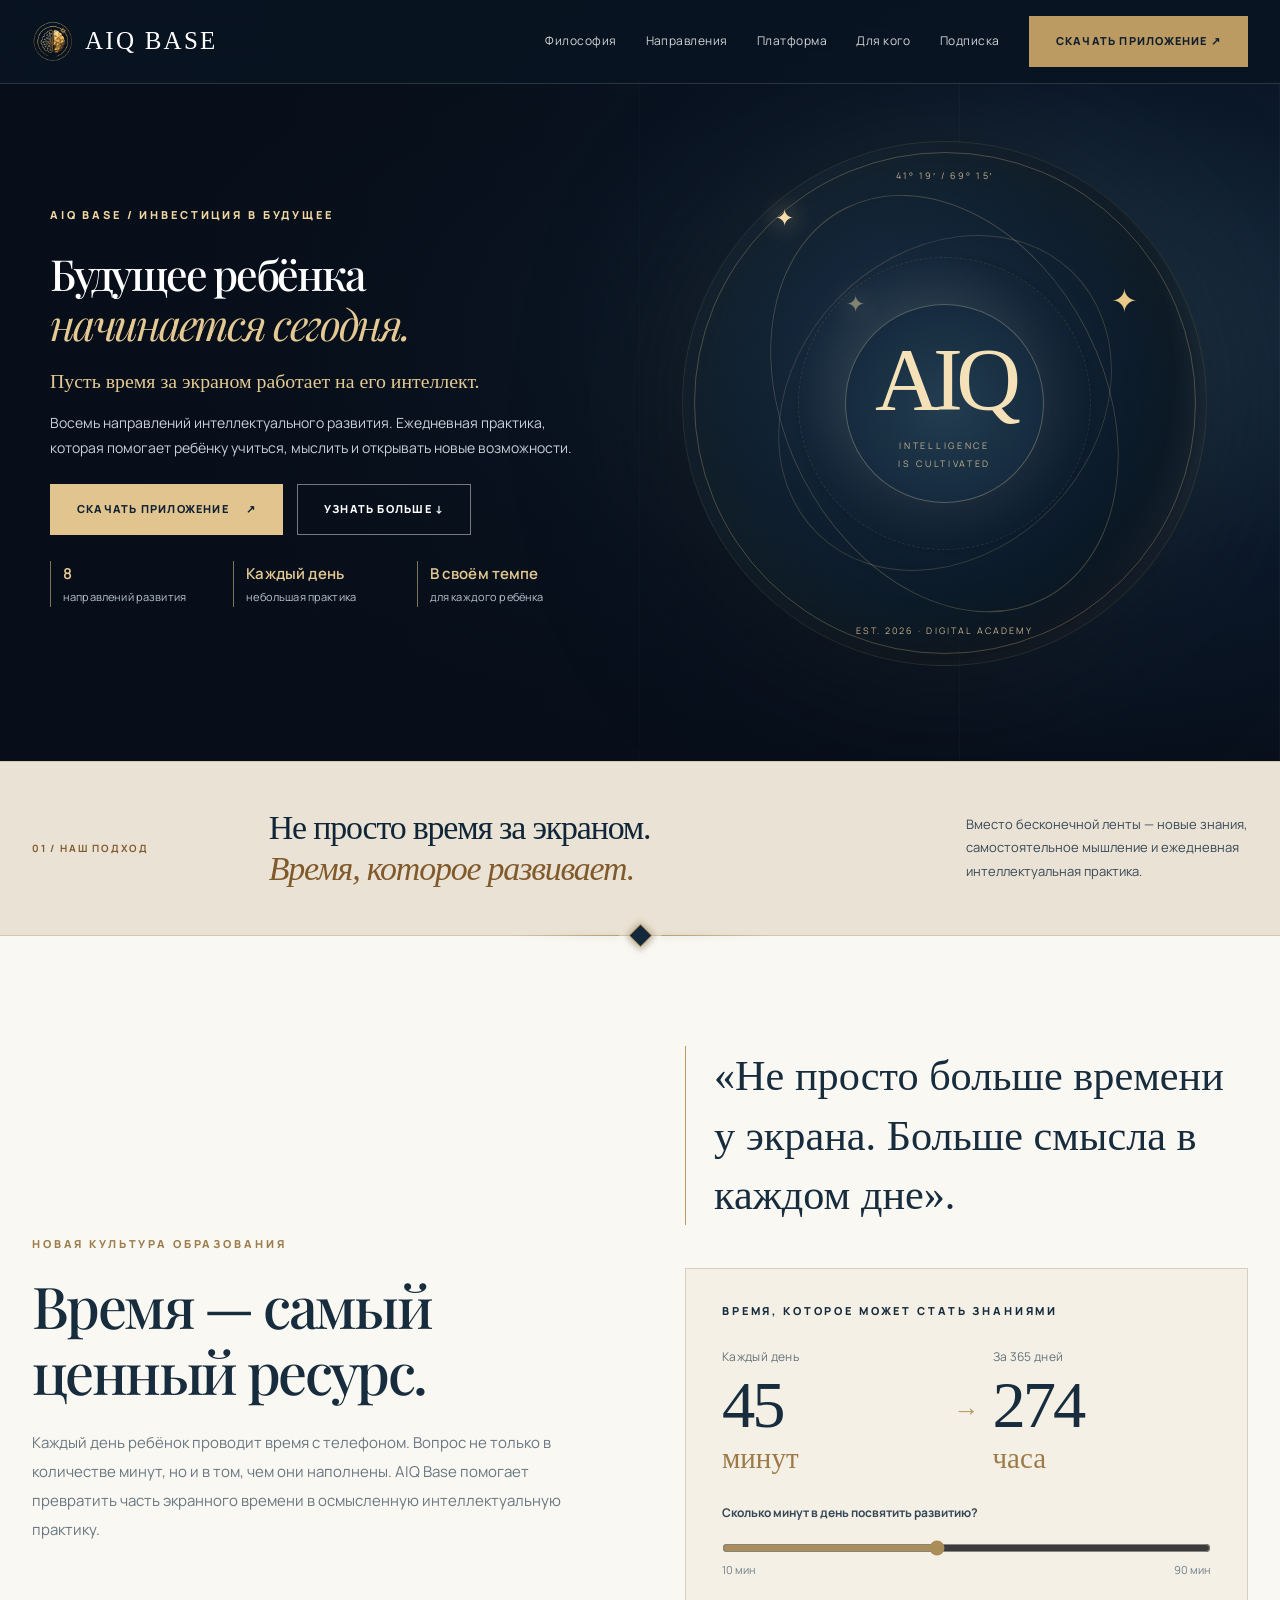
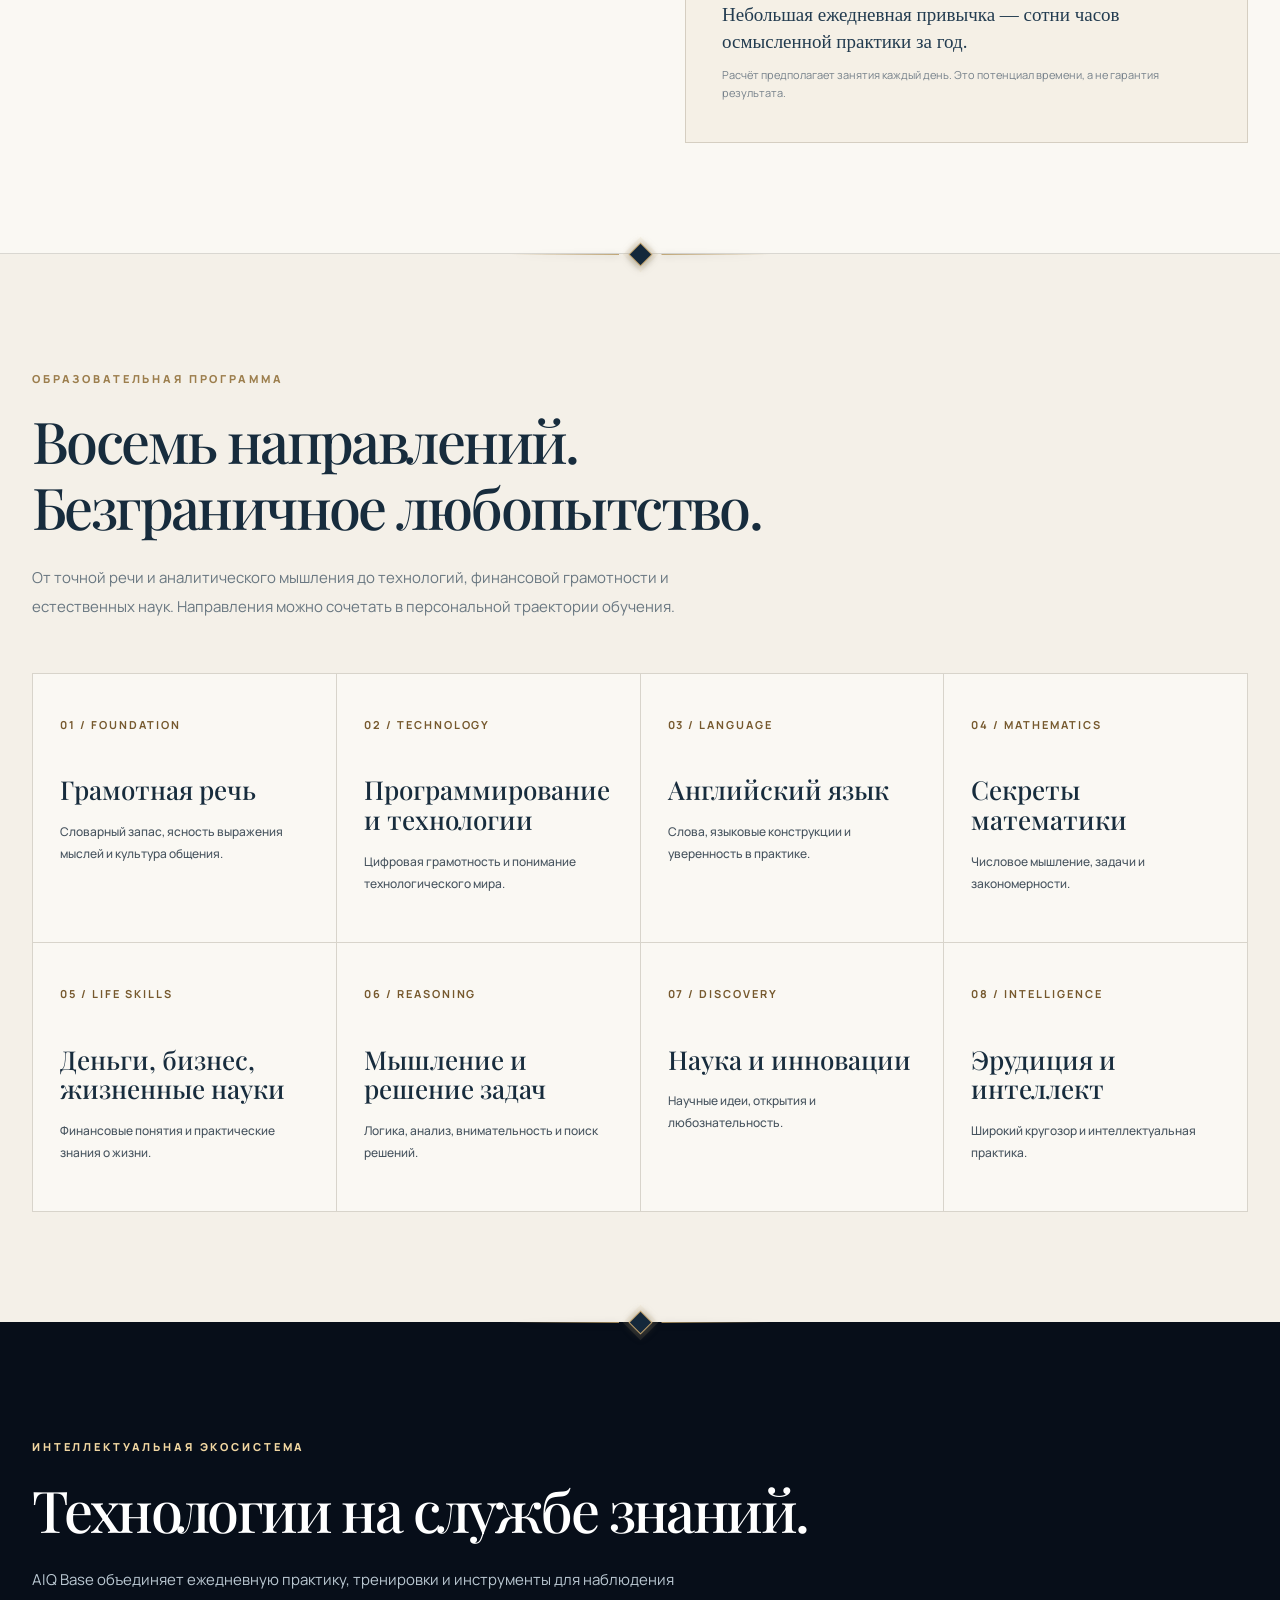
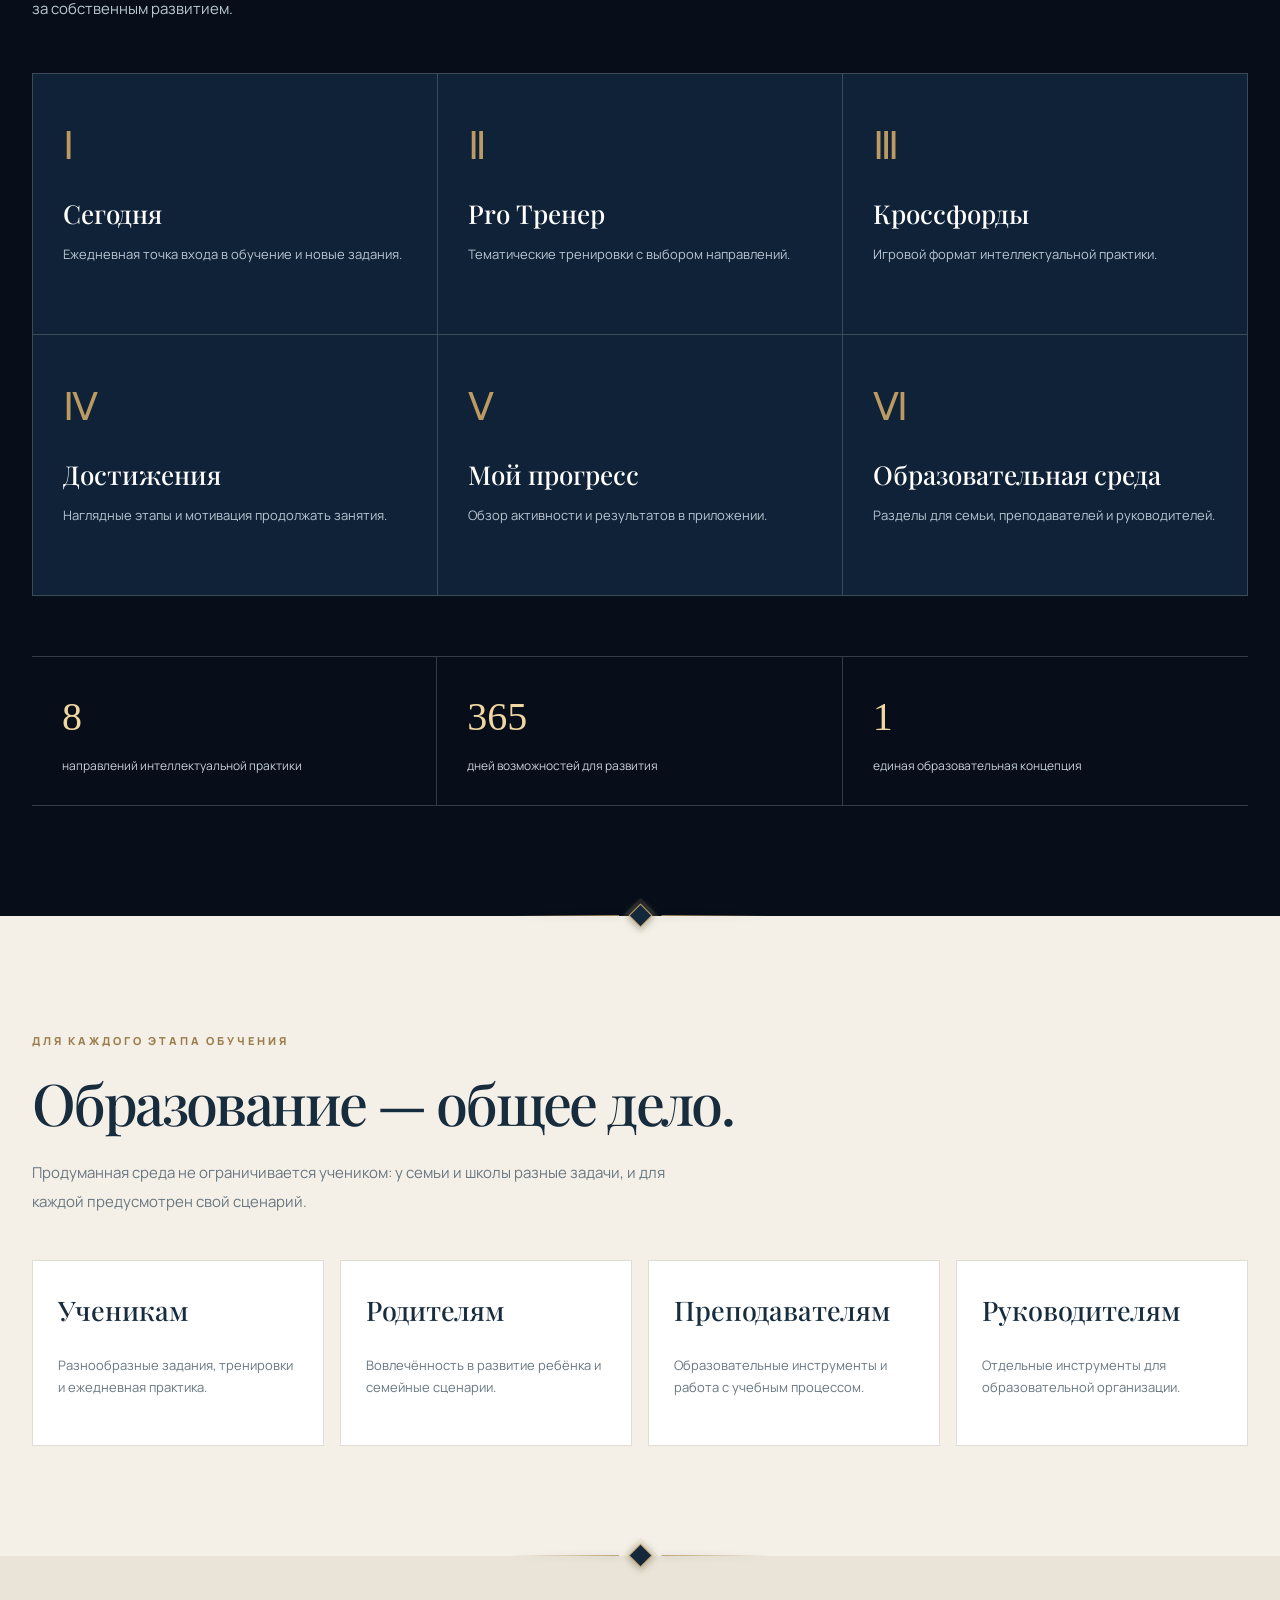
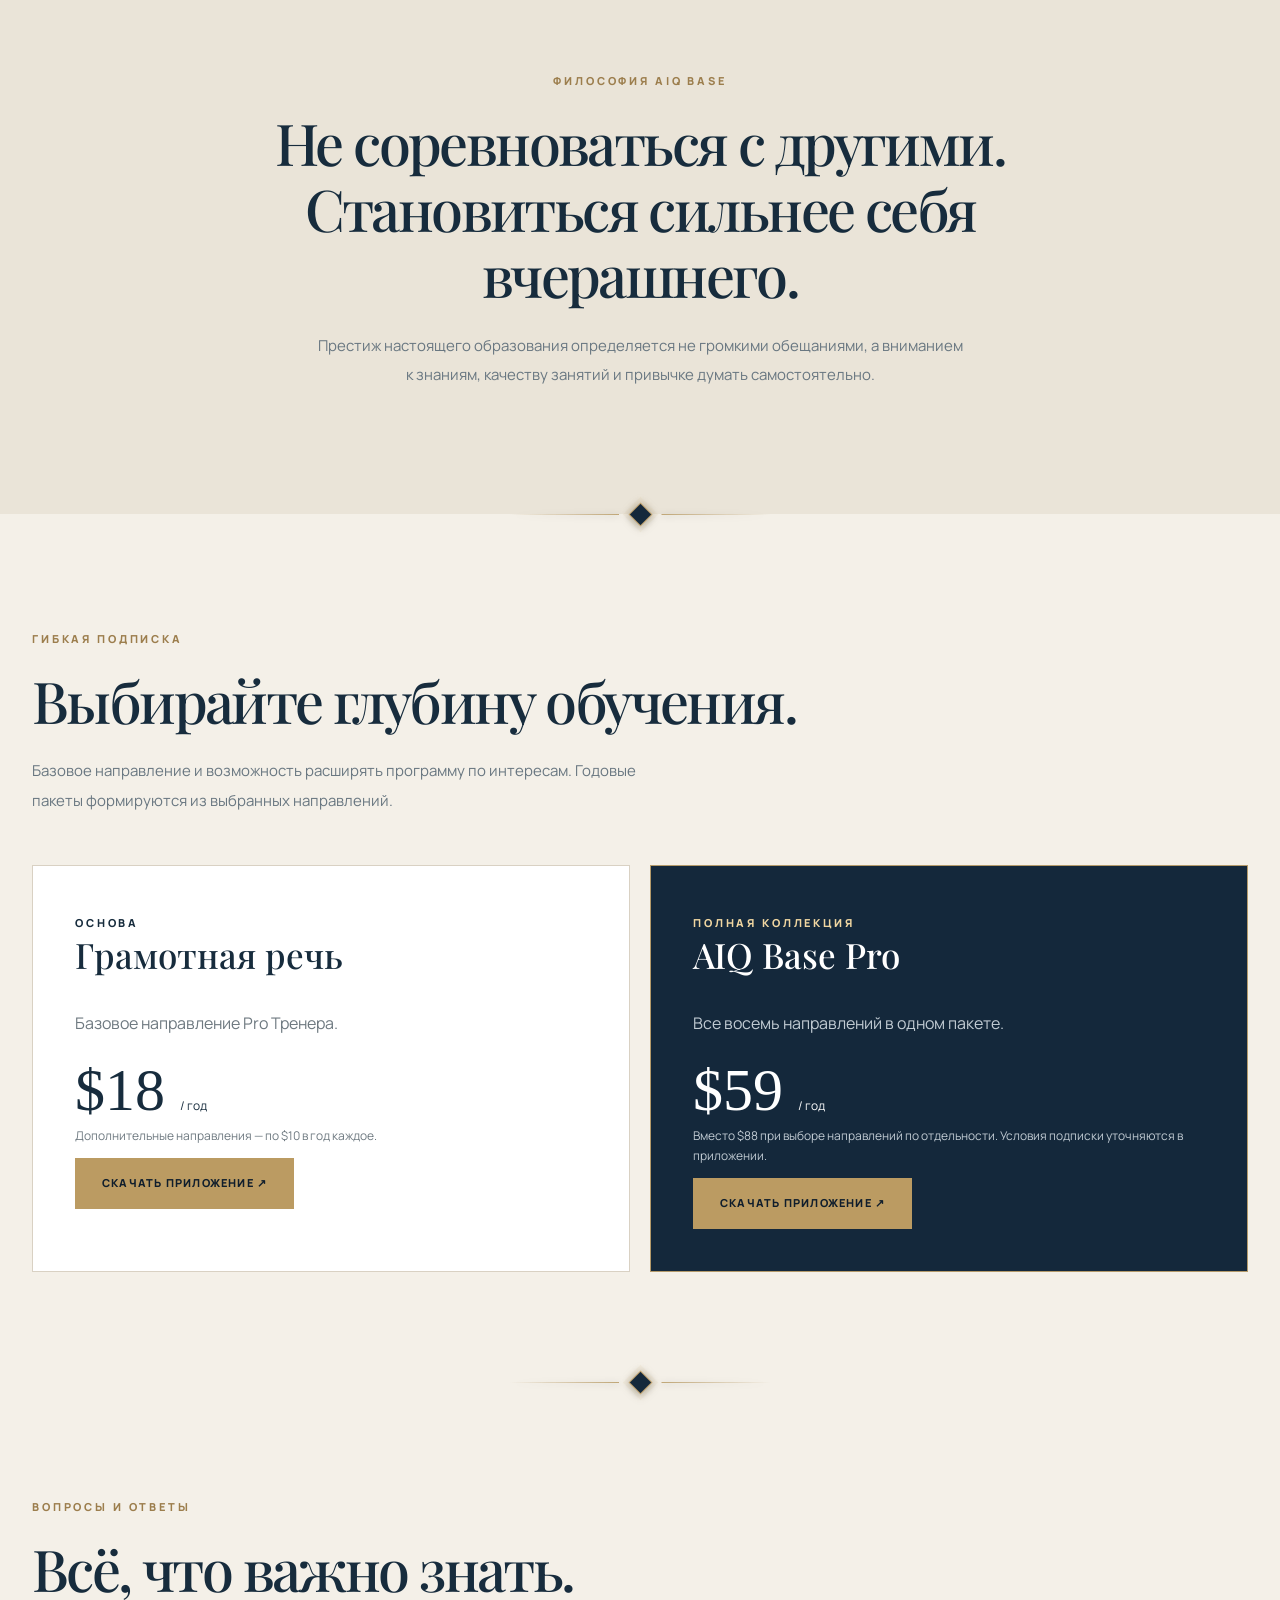
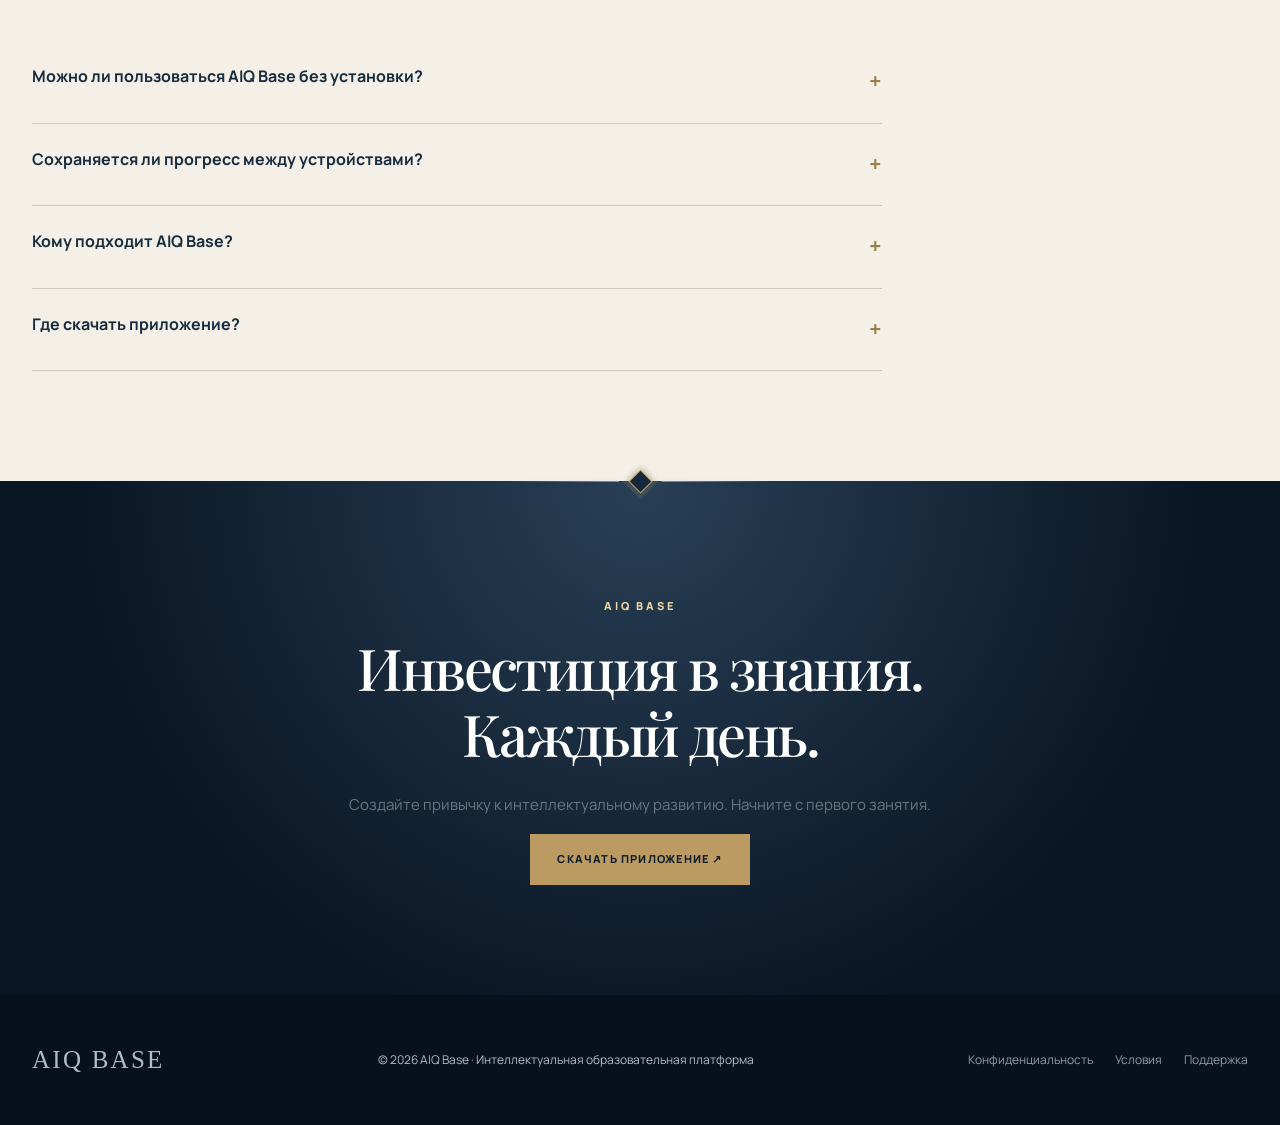
==== commit f20cb0bf: "Add files via upload" ====
--- a/index.html
+++ b/index.html
@@ -355,7 +355,12 @@
 .aiq-divider-gem{display:block;width:17px;height:17px;flex:0 0 17px;border:1.5px solid #c4a46d;transform:rotate(var(--aiq-gem-angle,45deg));background:#14283b;box-shadow:0 0 0 4px #d6b9821b,0 0 10px #e1c68a40;will-change:transform}
 @media(max-width:700px){.aiq-scroll-divider{width:min(220px,62vw);height:24px;gap:11px}.aiq-divider-gem{width:15px;height:15px;flex-basis:15px}}
 @media(prefers-reduced-motion:reduce){.aiq-divider-gem{will-change:auto}}
-</style></head><body><div aria-hidden="true" id="scrollLine"></div>
+</style><style id="aiq-directions-legibility-20261108">
+/* Targeted legibility improvement for the eight directions cards only. */
+.directions .direction .number{color:#76592e;font-weight:700;}
+.directions .direction p{color:#46535e;font-weight:500;}
+</style>
+</head><body><div aria-hidden="true" id="scrollLine"></div>
 <header class="header"><div class="wrap headrow"><a aria-label="AIQ Base — главная" class="logo" href="#top"><img alt="" class="logo-mark" height="42" src="[data-uri]" width="42"/>AIQ BASE</a><button aria-controls="nav" aria-expanded="false" class="menu" id="menu">Меню ☰</button><nav aria-label="Главное меню" class="nav" id="nav"><a href="#philosophy">Философия</a><a href="#directions">Направления</a><a href="#platform">Платформа</a><a href="#audiences">Для кого</a><a href="#pricing">Подписка</a><button class="btn" data-download="">Скачать приложение ↗</button></nav></div></header>
 <main id="top"><section class="hero"><div aria-hidden="true" class="hero-art"></div><div aria-hidden="true" class="orbit"></div><div class="hero-stage"><div class="hero-copy"><span class="eyebrow gold">AIQ BASE  /  ИНВЕСТИЦИЯ В БУДУЩЕЕ</span><h1 class="hero-title"><span class="title-line">Будущее ребёнка</span><span class="title-line title-gold">начинается сегодня.</span></h1><p class="hero-promise">Пусть время за экраном работает на его интеллект.</p><p>Восемь направлений интеллектуального развития. Ежедневная практика, которая помогает ребёнку учиться, мыслить и открывать новые возможности.</p><div class="hero-actions"><button class="btn" data-download="">Скачать приложение <span>↗</span></button><a class="btn ghost" href="#philosophy">Узнать больше ↓</a></div><div aria-label="Преимущества AIQ Base" class="hero-proof"><span><b>8</b> направлений развития</span><span><b>Каждый день</b> небольшая практика</span><span><b>В своём темпе</b> для каждого ребёнка</span></div></div><div aria-hidden="true" class="lux-visual"><div class="lux-visual-inner"><div class="lux-orbit orbit-one"></div><div class="lux-orbit orbit-two"></div><div class="lux-core"><span class="lux-monogram">AIQ</span><span class="lux-sub">INTELLIGENCE<br/>IS CULTIVATED</span></div><span class="lux-coordinate top">41° 19′  /  69° 15′</span><span class="lux-coordinate bottom">EST. 2026  ·  DIGITAL ACADEMY</span><span class="lux-star">✦</span></div></div></div></section>
 <section aria-label="Манифест AIQ Base" class="editorial"><div class="wrap editorial-inner"><span class="editorial-index">01 / НАШ ПОДХОД</span><p>Не просто время за экраном.<br/><em>Время, которое развивает.</em></p><span class="editorial-caption">Вместо бесконечной ленты — новые знания, самостоятельное мышление и ежедневная интеллектуальная практика.</span></div></section><section class="section statement" id="philosophy"><div aria-hidden="true" class="aiq-scroll-divider"><span class="aiq-divider-line"></span><span class="aiq-divider-gem"></span><span class="aiq-divider-line"></span></div><div class="wrap statement-grid"><div class="reveal"><span class="eyebrow" style="color:#9c7e4d">Новая культура образования</span><h2 class="section-title">Время — самый ценный ресурс.</h2><p class="intro">Каждый день ребёнок проводит время с телефоном. Вопрос не только в количестве минут, но и в том, чем они наполнены. AIQ Base помогает превратить часть экранного времени в осмысленную интеллектуальную практику.</p></div><div class="reveal"><p class="quote">«Не просто больше времени у экрана. Больше смысла в каждом дне».</p><div class="timebox timebox-premium"><span class="eyebrow">Время, которое может стать знаниями</span><div aria-live="polite" class="time-comparison"><div class="time-metric"><span class="time-metric-label">Каждый день</span><div class="time-number" id="minuteValue">45</div><span class="time-unit">минут</span></div><span aria-hidden="true" class="time-equals">→</span><div class="time-metric"><span class="time-metric-label">За 365 дней</span><div class="time-number" id="hours">274</div><span class="time-unit">часа</span></div></div><label class="time-slider-label" for="minutes">Сколько минут в день посвятить развитию?</label><input aria-label="Минут занятий ежедневно" id="minutes" max="90" min="10" step="5" type="range" value="45"/><div class="time-slider-limits"><span>10 мин</span><span>90 мин</span></div><p class="time-message">Небольшая ежедневная привычка — сотни часов осмысленной практики за год.</p><p class="fine time-disclaimer">Расчёт предполагает занятия каждый день. Это потенциал времени, а не гарантия результата.</p></div></div></div></section>
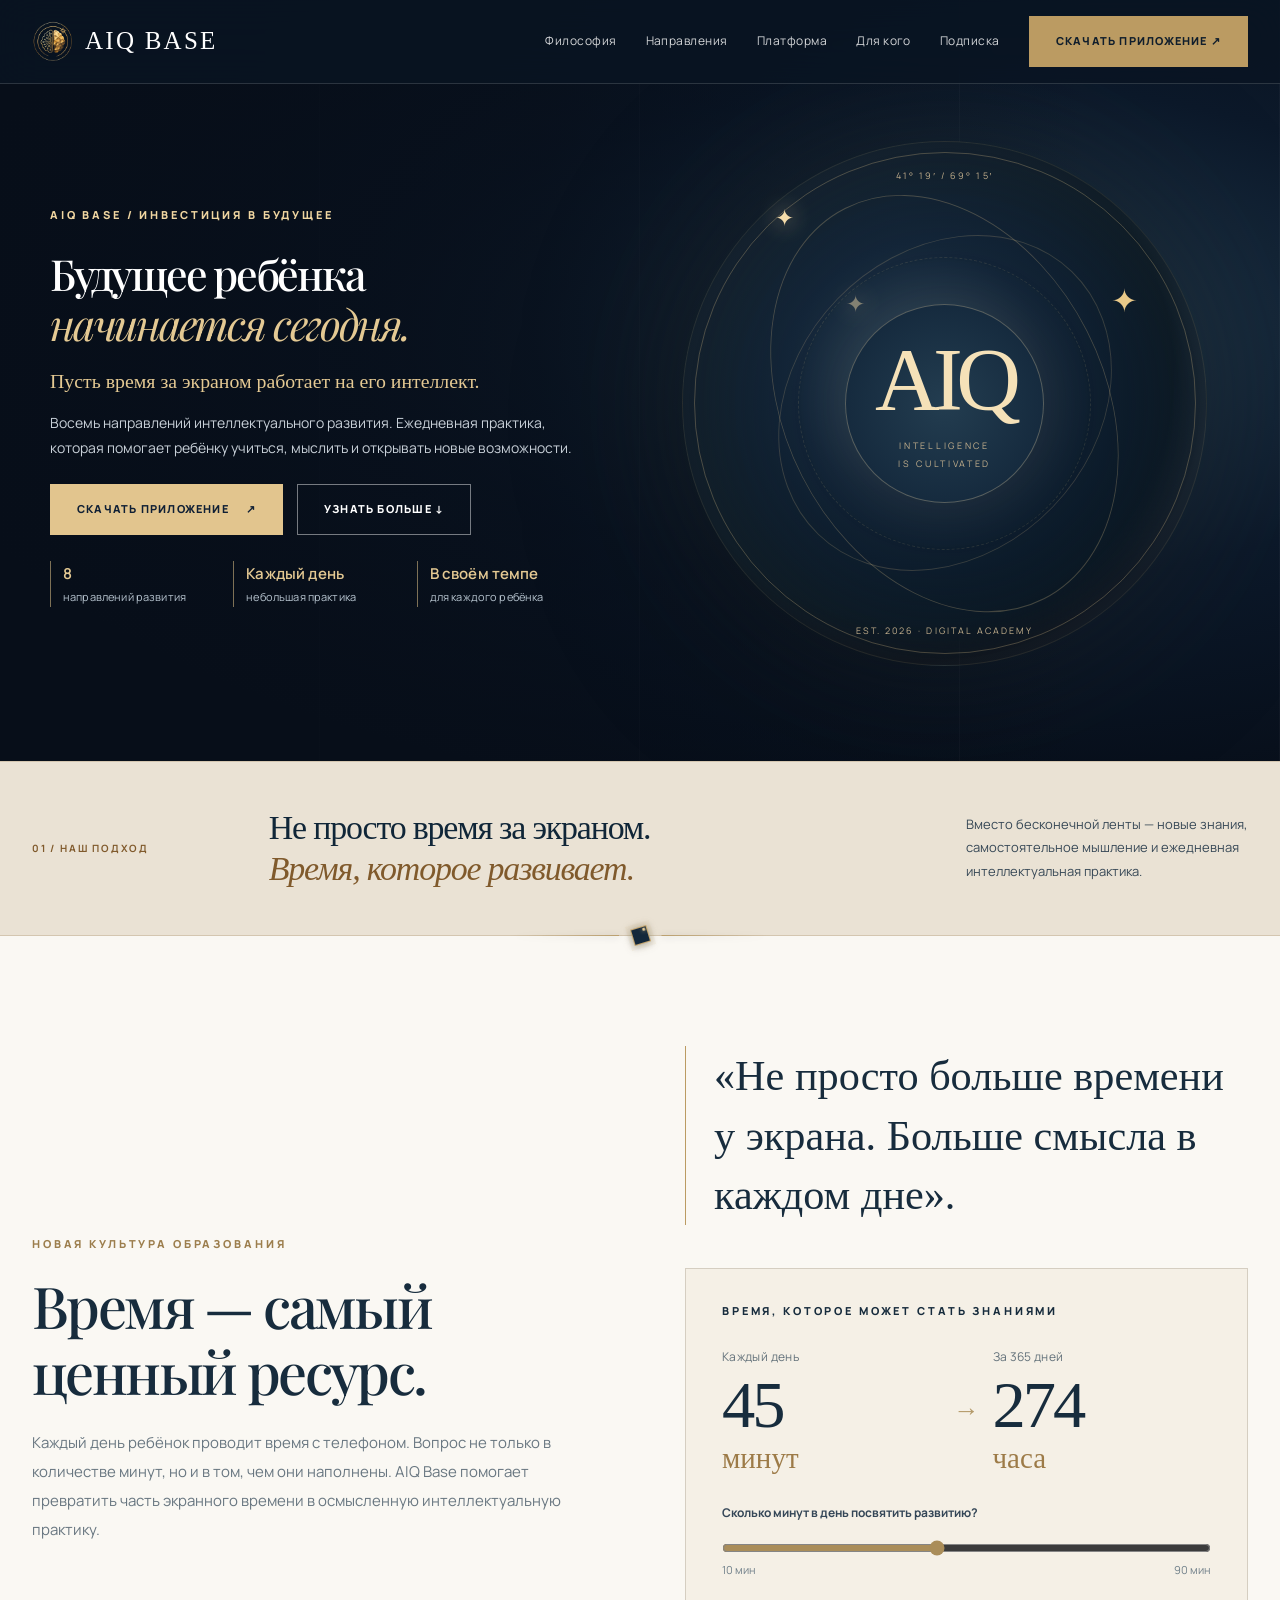
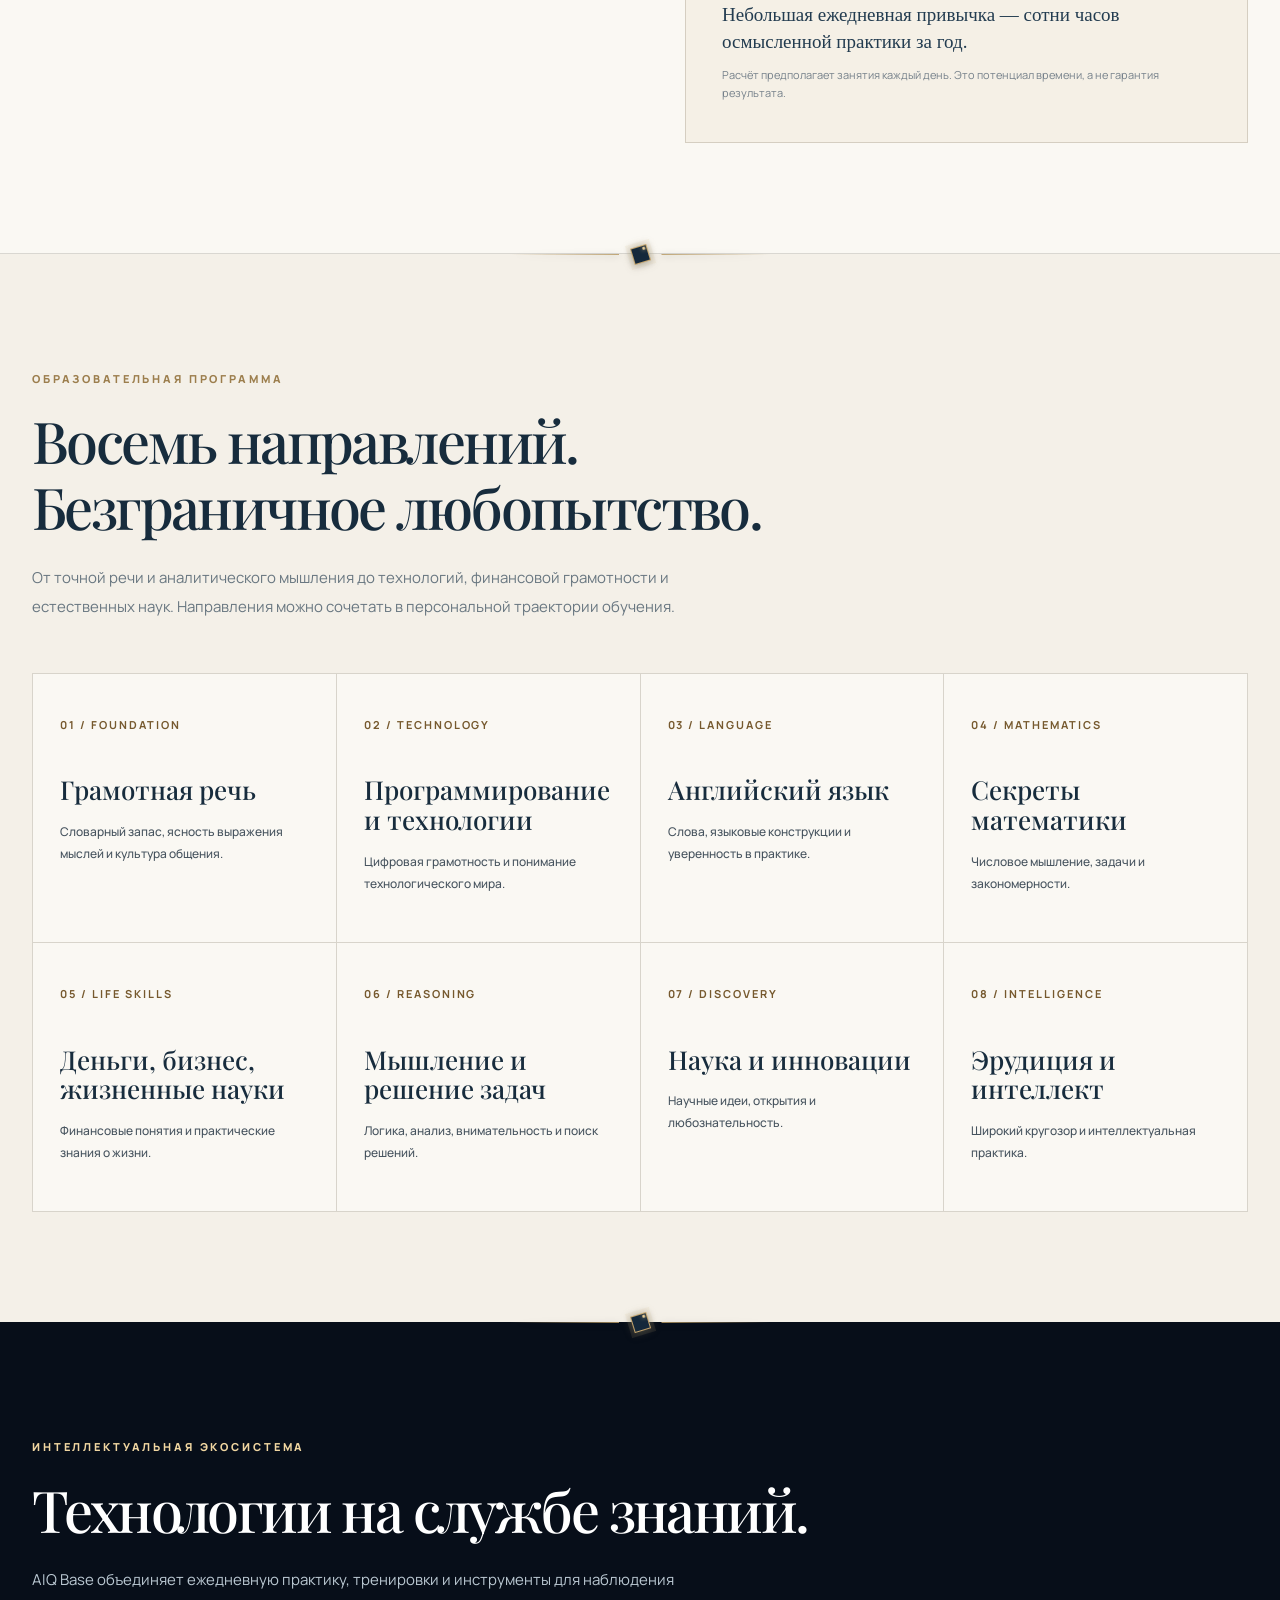
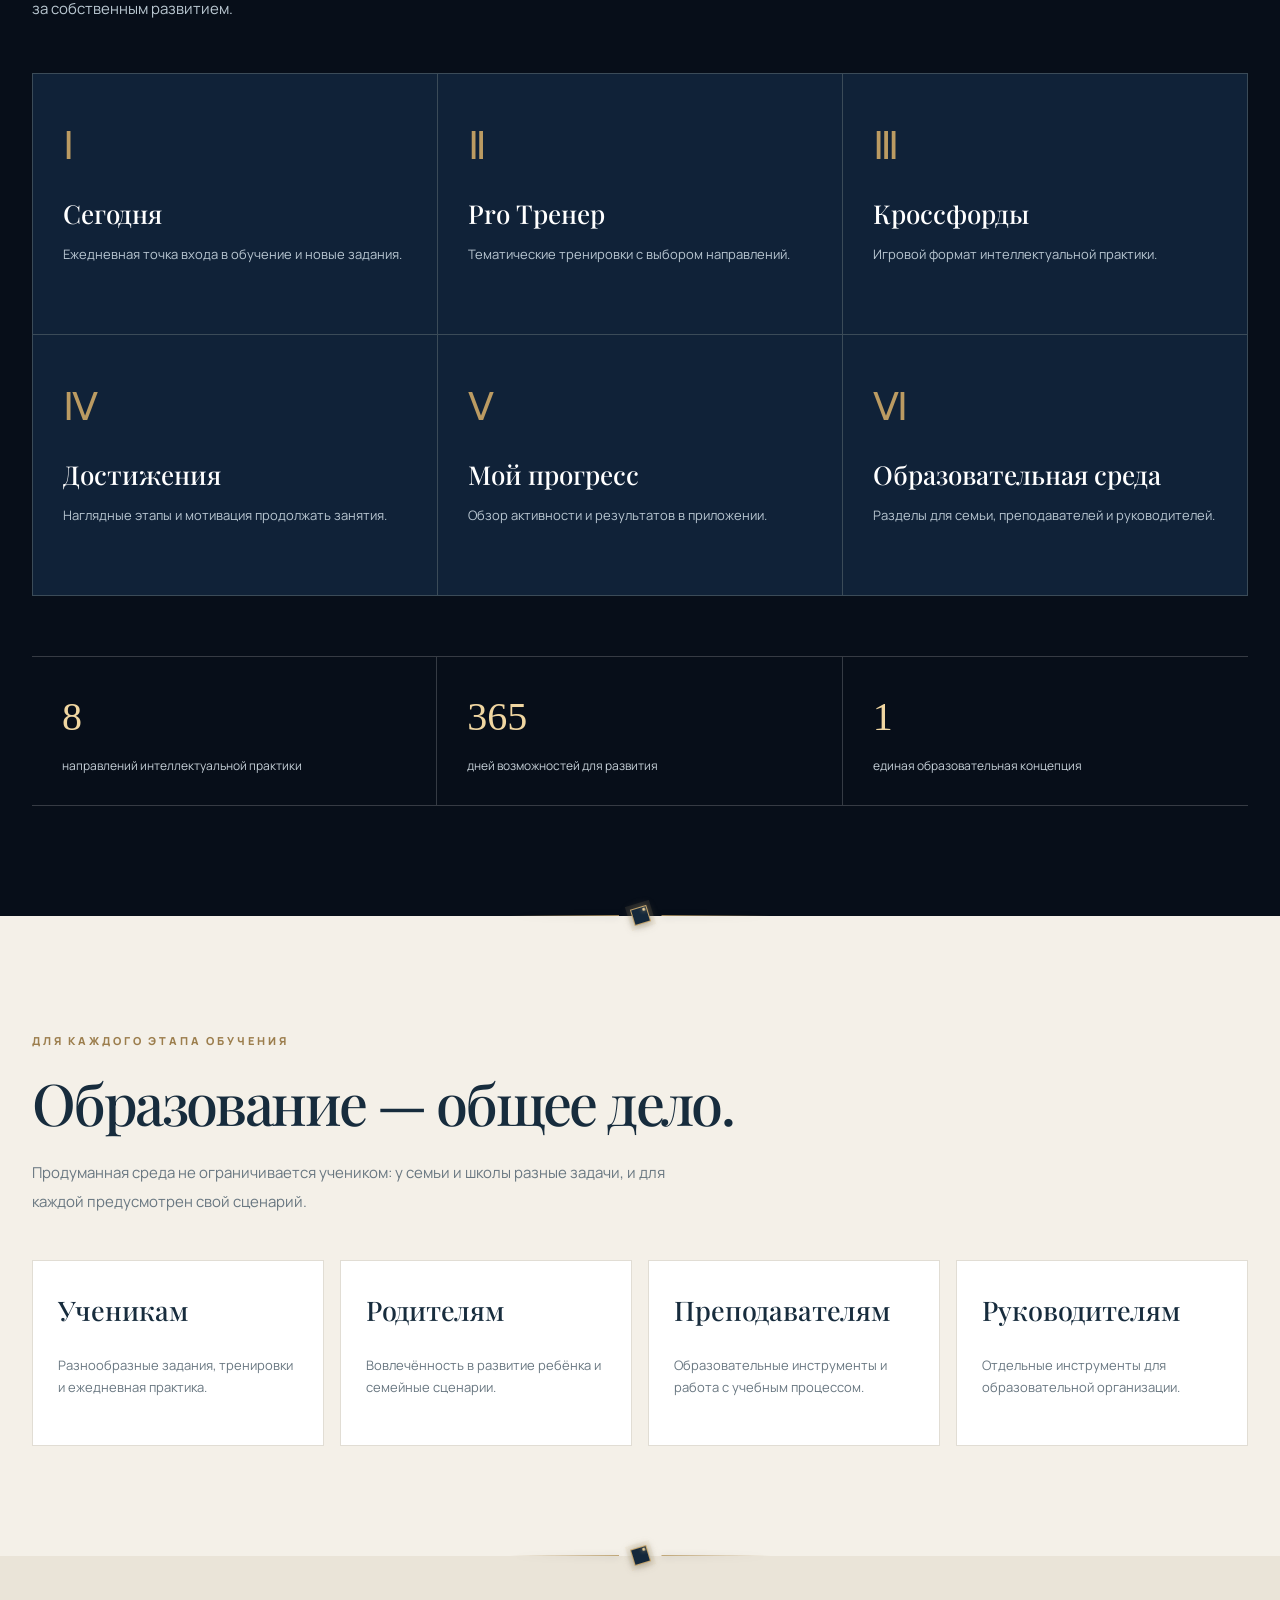
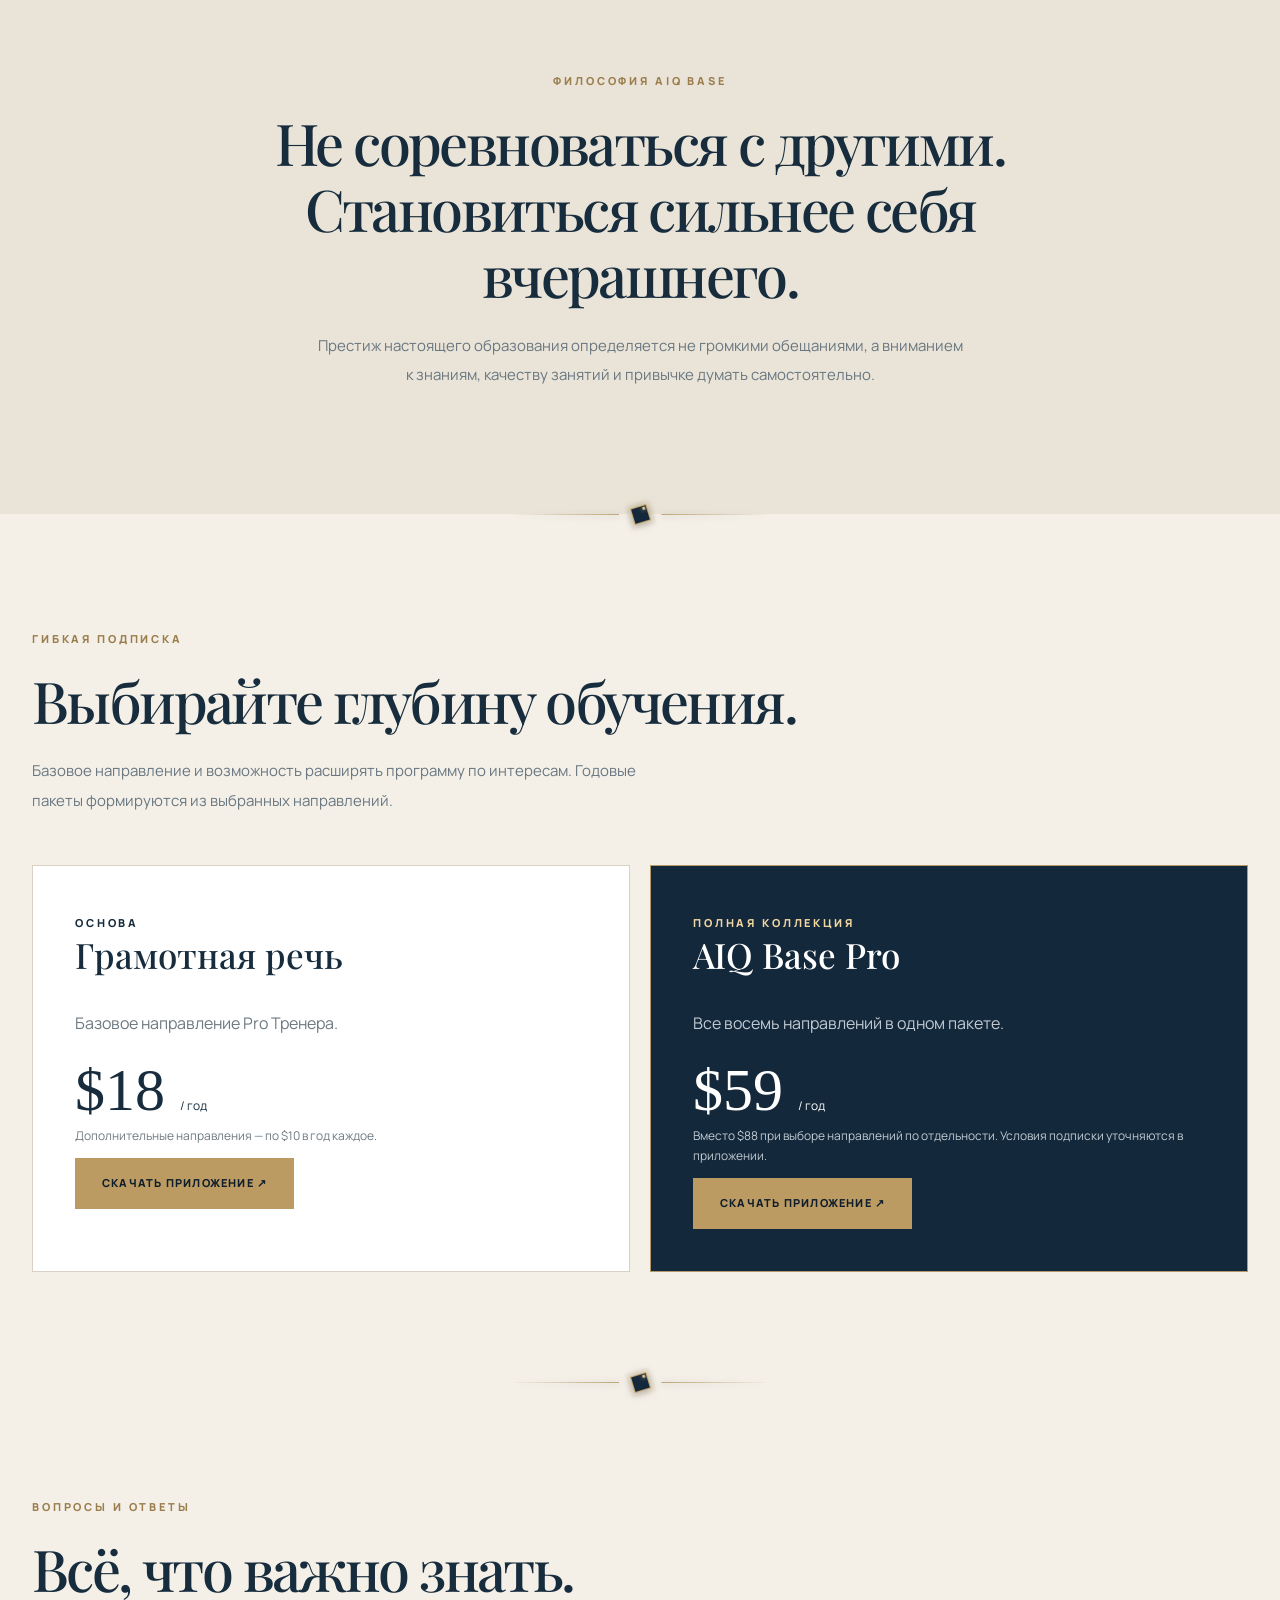
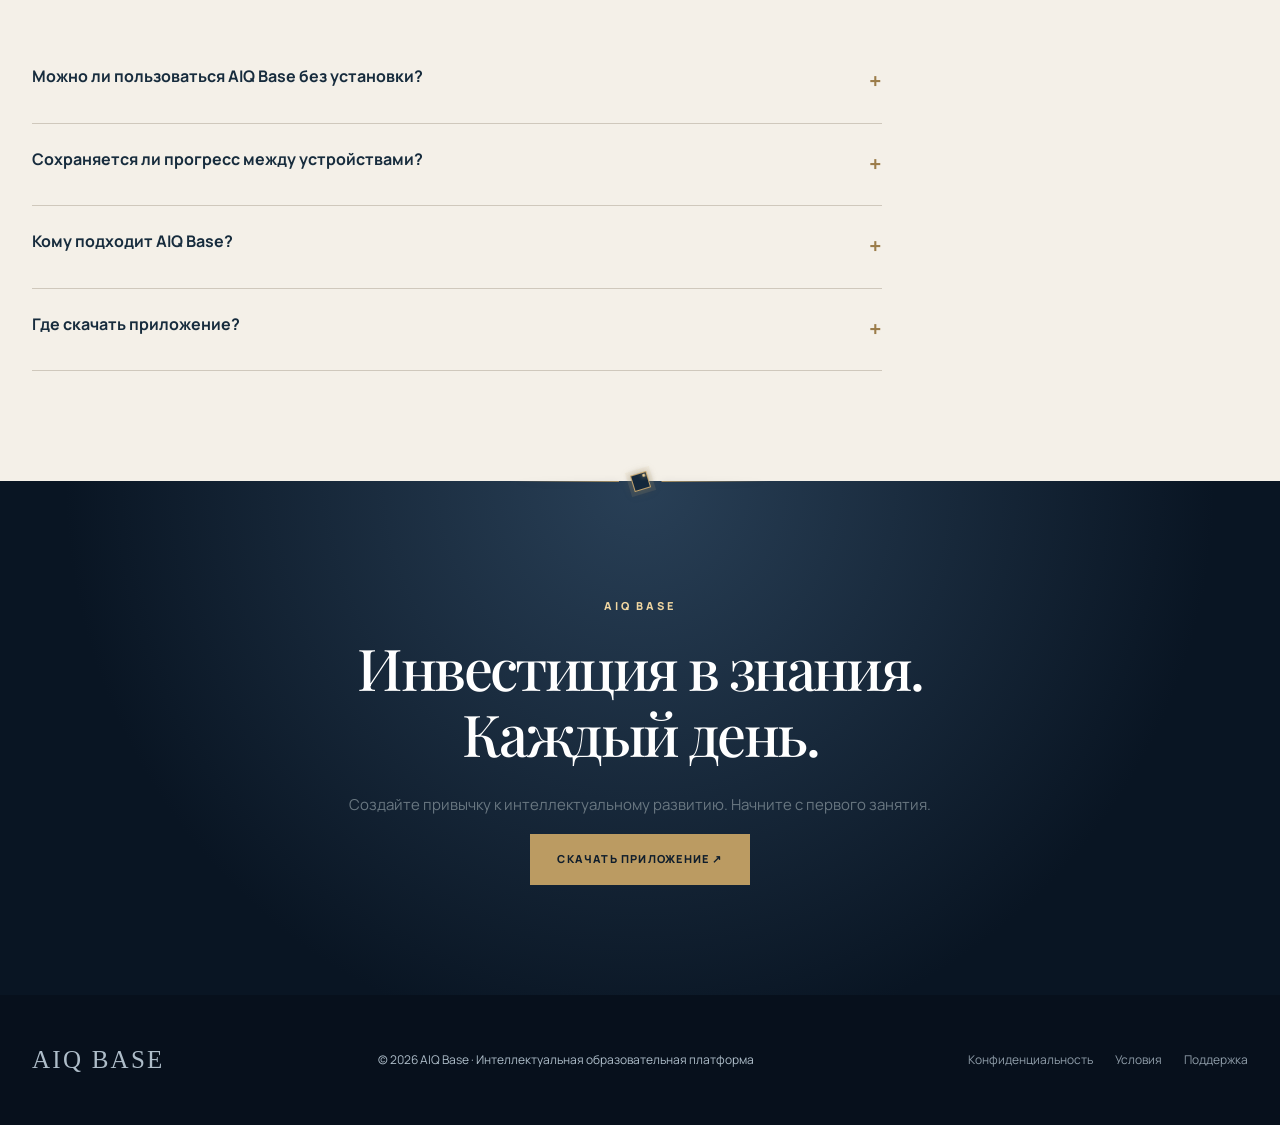
==== commit 1ae9c2f3: "Add files via upload" ====
--- a/index.html
+++ b/index.html
@@ -360,7 +360,9 @@
 .directions .direction .number{color:#76592e;font-weight:700;}
 .directions .direction p{color:#46535e;font-weight:500;}
 </style>
-</head><body><div aria-hidden="true" id="scrollLine"></div>
+<style id="aiq-desktop-gem-rotation-accent">
+@media(min-width:701px){.aiq-divider-gem:after{content:"";position:absolute;width:3px;height:3px;border-radius:50%;background:#f1d39a;top:1px;left:1px;box-shadow:0 0 4px #e1c68a;pointer-events:none}}
+</style></head><body><div aria-hidden="true" id="scrollLine"></div>
 <header class="header"><div class="wrap headrow"><a aria-label="AIQ Base — главная" class="logo" href="#top"><img alt="" class="logo-mark" height="42" src="[data-uri]" width="42"/>AIQ BASE</a><button aria-controls="nav" aria-expanded="false" class="menu" id="menu">Меню ☰</button><nav aria-label="Главное меню" class="nav" id="nav"><a href="#philosophy">Философия</a><a href="#directions">Направления</a><a href="#platform">Платформа</a><a href="#audiences">Для кого</a><a href="#pricing">Подписка</a><button class="btn" data-download="">Скачать приложение ↗</button></nav></div></header>
 <main id="top"><section class="hero"><div aria-hidden="true" class="hero-art"></div><div aria-hidden="true" class="orbit"></div><div class="hero-stage"><div class="hero-copy"><span class="eyebrow gold">AIQ BASE  /  ИНВЕСТИЦИЯ В БУДУЩЕЕ</span><h1 class="hero-title"><span class="title-line">Будущее ребёнка</span><span class="title-line title-gold">начинается сегодня.</span></h1><p class="hero-promise">Пусть время за экраном работает на его интеллект.</p><p>Восемь направлений интеллектуального развития. Ежедневная практика, которая помогает ребёнку учиться, мыслить и открывать новые возможности.</p><div class="hero-actions"><button class="btn" data-download="">Скачать приложение <span>↗</span></button><a class="btn ghost" href="#philosophy">Узнать больше ↓</a></div><div aria-label="Преимущества AIQ Base" class="hero-proof"><span><b>8</b> направлений развития</span><span><b>Каждый день</b> небольшая практика</span><span><b>В своём темпе</b> для каждого ребёнка</span></div></div><div aria-hidden="true" class="lux-visual"><div class="lux-visual-inner"><div class="lux-orbit orbit-one"></div><div class="lux-orbit orbit-two"></div><div class="lux-core"><span class="lux-monogram">AIQ</span><span class="lux-sub">INTELLIGENCE<br/>IS CULTIVATED</span></div><span class="lux-coordinate top">41° 19′  /  69° 15′</span><span class="lux-coordinate bottom">EST. 2026  ·  DIGITAL ACADEMY</span><span class="lux-star">✦</span></div></div></div></section>
 <section aria-label="Манифест AIQ Base" class="editorial"><div class="wrap editorial-inner"><span class="editorial-index">01 / НАШ ПОДХОД</span><p>Не просто время за экраном.<br/><em>Время, которое развивает.</em></p><span class="editorial-caption">Вместо бесконечной ленты — новые знания, самостоятельное мышление и ежедневная интеллектуальная практика.</span></div></section><section class="section statement" id="philosophy"><div aria-hidden="true" class="aiq-scroll-divider"><span class="aiq-divider-line"></span><span class="aiq-divider-gem"></span><span class="aiq-divider-line"></span></div><div class="wrap statement-grid"><div class="reveal"><span class="eyebrow" style="color:#9c7e4d">Новая культура образования</span><h2 class="section-title">Время — самый ценный ресурс.</h2><p class="intro">Каждый день ребёнок проводит время с телефоном. Вопрос не только в количестве минут, но и в том, чем они наполнены. AIQ Base помогает превратить часть экранного времени в осмысленную интеллектуальную практику.</p></div><div class="reveal"><p class="quote">«Не просто больше времени у экрана. Больше смысла в каждом дне».</p><div class="timebox timebox-premium"><span class="eyebrow">Время, которое может стать знаниями</span><div aria-live="polite" class="time-comparison"><div class="time-metric"><span class="time-metric-label">Каждый день</span><div class="time-number" id="minuteValue">45</div><span class="time-unit">минут</span></div><span aria-hidden="true" class="time-equals">→</span><div class="time-metric"><span class="time-metric-label">За 365 дней</span><div class="time-number" id="hours">274</div><span class="time-unit">часа</span></div></div><label class="time-slider-label" for="minutes">Сколько минут в день посвятить развитию?</label><input aria-label="Минут занятий ежедневно" id="minutes" max="90" min="10" step="5" type="range" value="45"/><div class="time-slider-limits"><span>10 мин</span><span>90 мин</span></div><p class="time-message">Небольшая ежедневная привычка — сотни часов осмысленной практики за год.</p><p class="fine time-disclaimer">Расчёт предполагает занятия каждый день. Это потенциал времени, а не гарантия результата.</p></div></div></div></section>
@@ -383,19 +385,40 @@
   'use strict';
   const gems=Array.from(document.querySelectorAll('.aiq-divider-gem'));
   if(!gems.length || window.matchMedia('(prefers-reduced-motion: reduce)').matches) return;
-  let last=window.scrollY, angle=45, pending=false;
-  const update=()=>{
-    pending=false;
+  // Preserve the proven mobile scroll behavior byte-for-byte in its own branch.
+  if(window.matchMedia('(max-width:700px)').matches){
+    let last=window.scrollY, angle=45, pending=false;
+    const update=()=>{
+      pending=false;
+      const current=window.scrollY;
+      const delta=current-last;
+      last=current;
+      if(!delta) return;
+      // Scrolling up: clockwise; scrolling down: counterclockwise.
+      angle=Math.max(-100000,Math.min(100000,angle-delta*.55));
+      for(const gem of gems){gem.style.setProperty('--aiq-gem-angle',angle+'deg');}
+    };
+    window.addEventListener('scroll',()=>{
+      if(!pending){pending=true;requestAnimationFrame(update);}
+    },{passive:true});
+    return;
+  }
+  // Desktop: smooth out stepped mouse-wheel scrolling without changing page scrolling.
+  let last=window.scrollY, angle=45, target=45, animating=false;
+  const paint=()=>{
+    angle+=(target-angle)*.16;
+    if(Math.abs(target-angle)<.08){angle=target;animating=false;}
+    for(const gem of gems){gem.style.setProperty('--aiq-gem-angle',angle+'deg');}
+    if(animating) requestAnimationFrame(paint);
+  };
+  const onScroll=()=>{
     const current=window.scrollY;
     const delta=current-last;
     last=current;
     if(!delta) return;
-    // Scrolling up: clockwise; scrolling down: counterclockwise.
-    angle=Math.max(-100000,Math.min(100000,angle-delta*.55));
-    for(const gem of gems){gem.style.setProperty('--aiq-gem-angle',angle+'deg');}
+    target-=delta*.55;
+    if(!animating){animating=true;requestAnimationFrame(paint);}
   };
-  window.addEventListener('scroll',()=>{
-    if(!pending){pending=true;requestAnimationFrame(update);}
-  },{passive:true});
+  window.addEventListener('scroll',onScroll,{passive:true});
 })();
 </script></body></html>
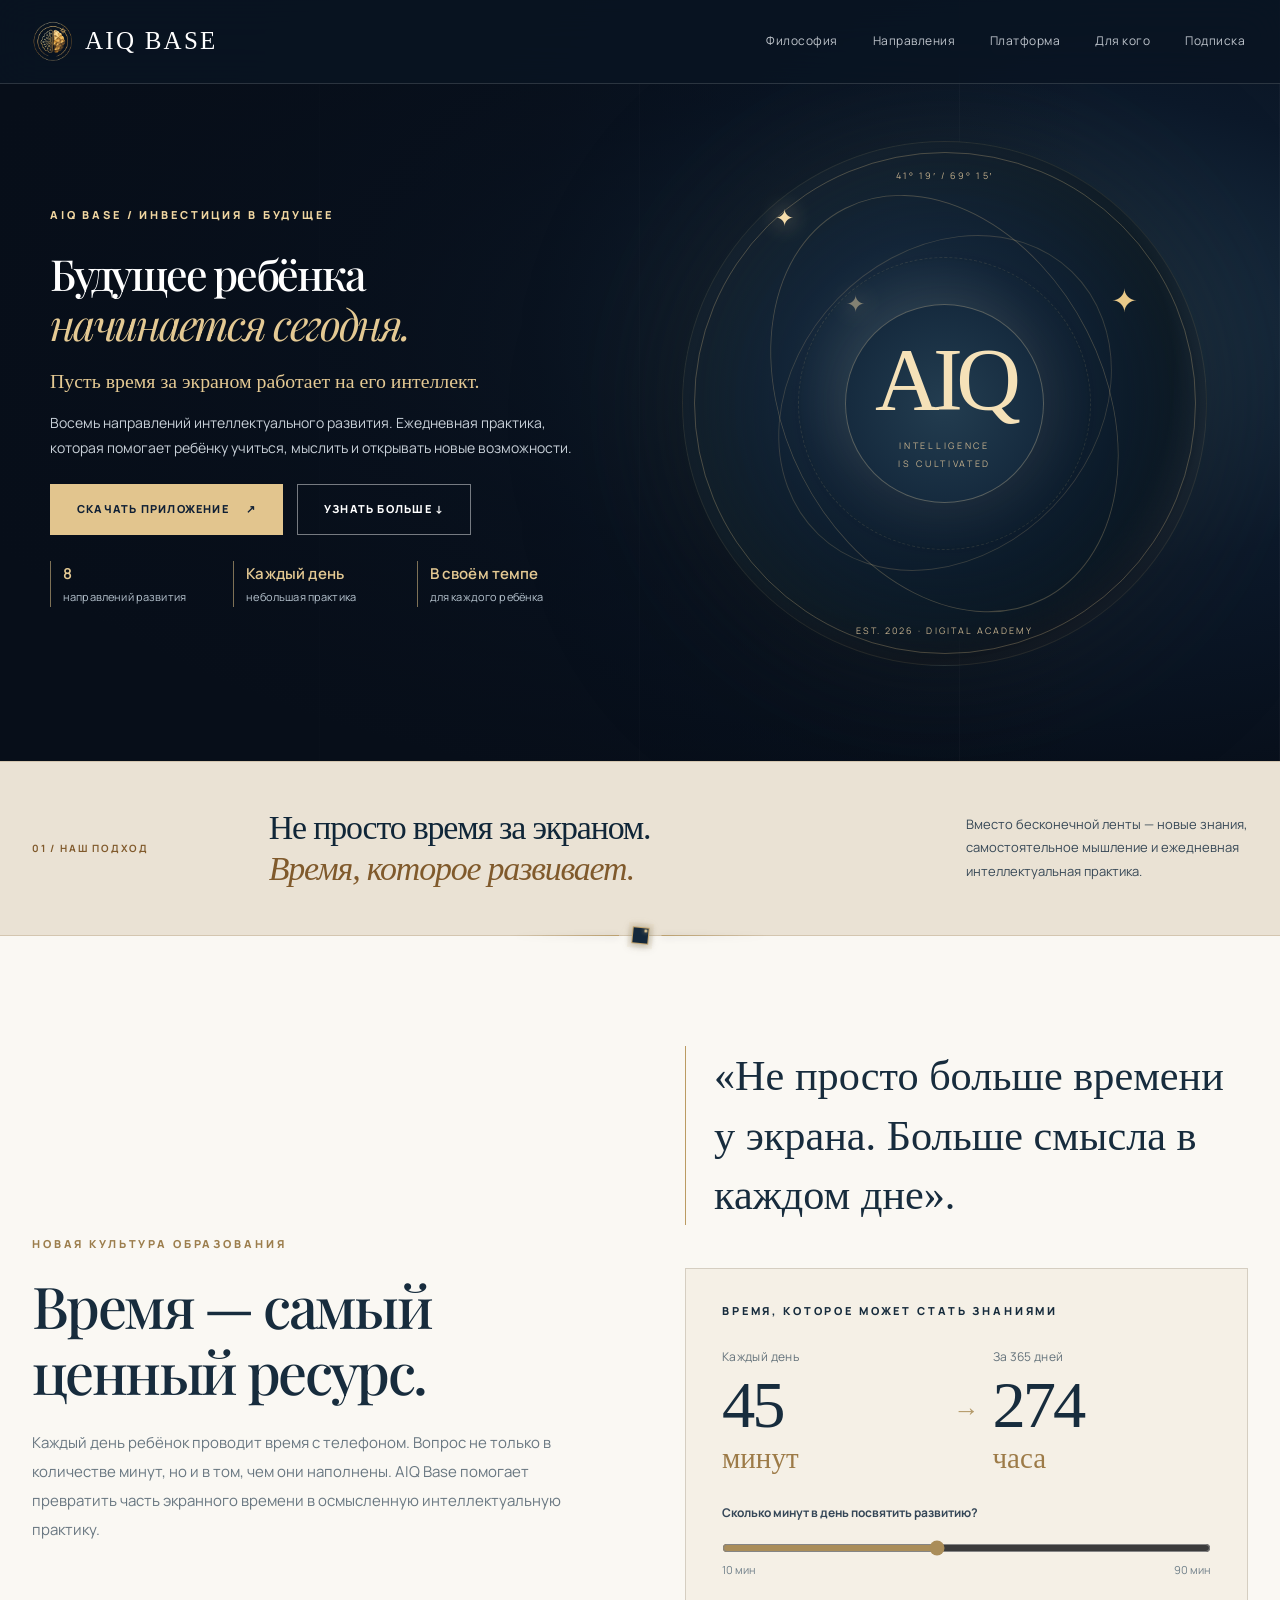
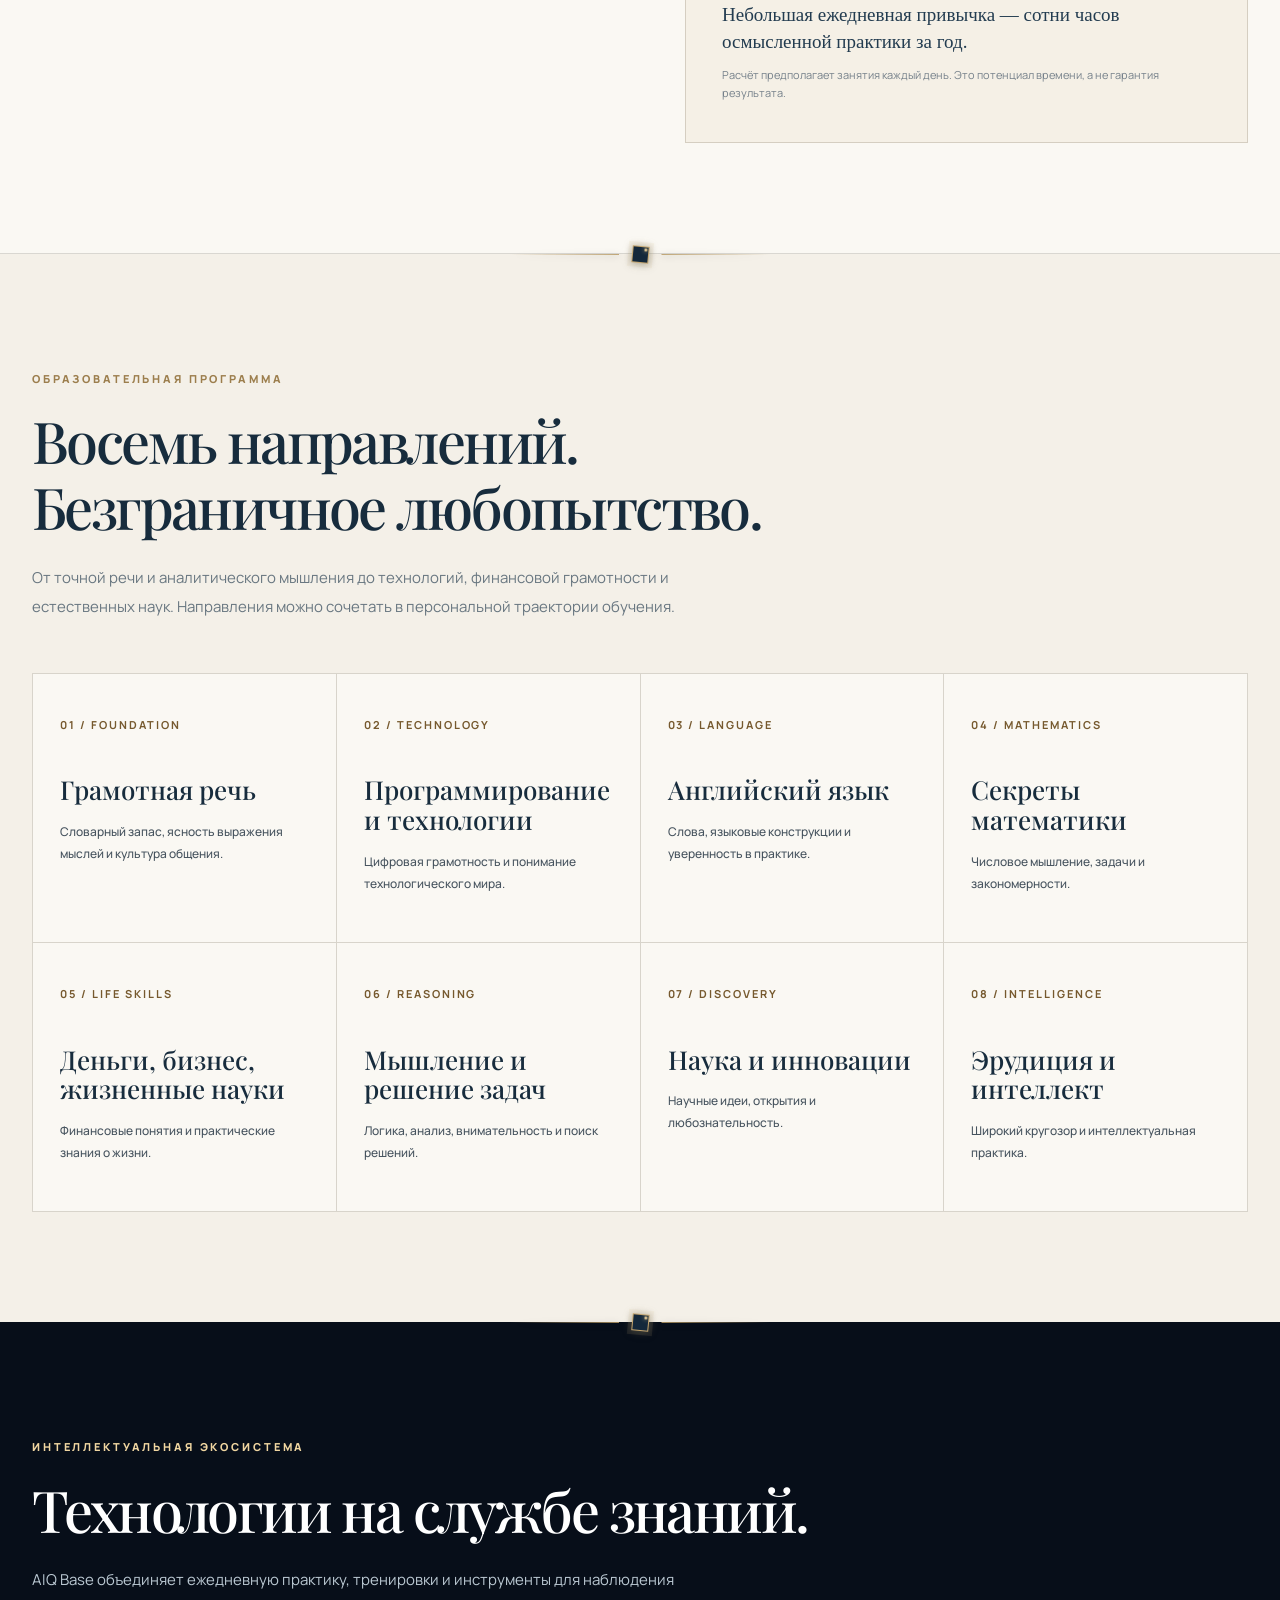
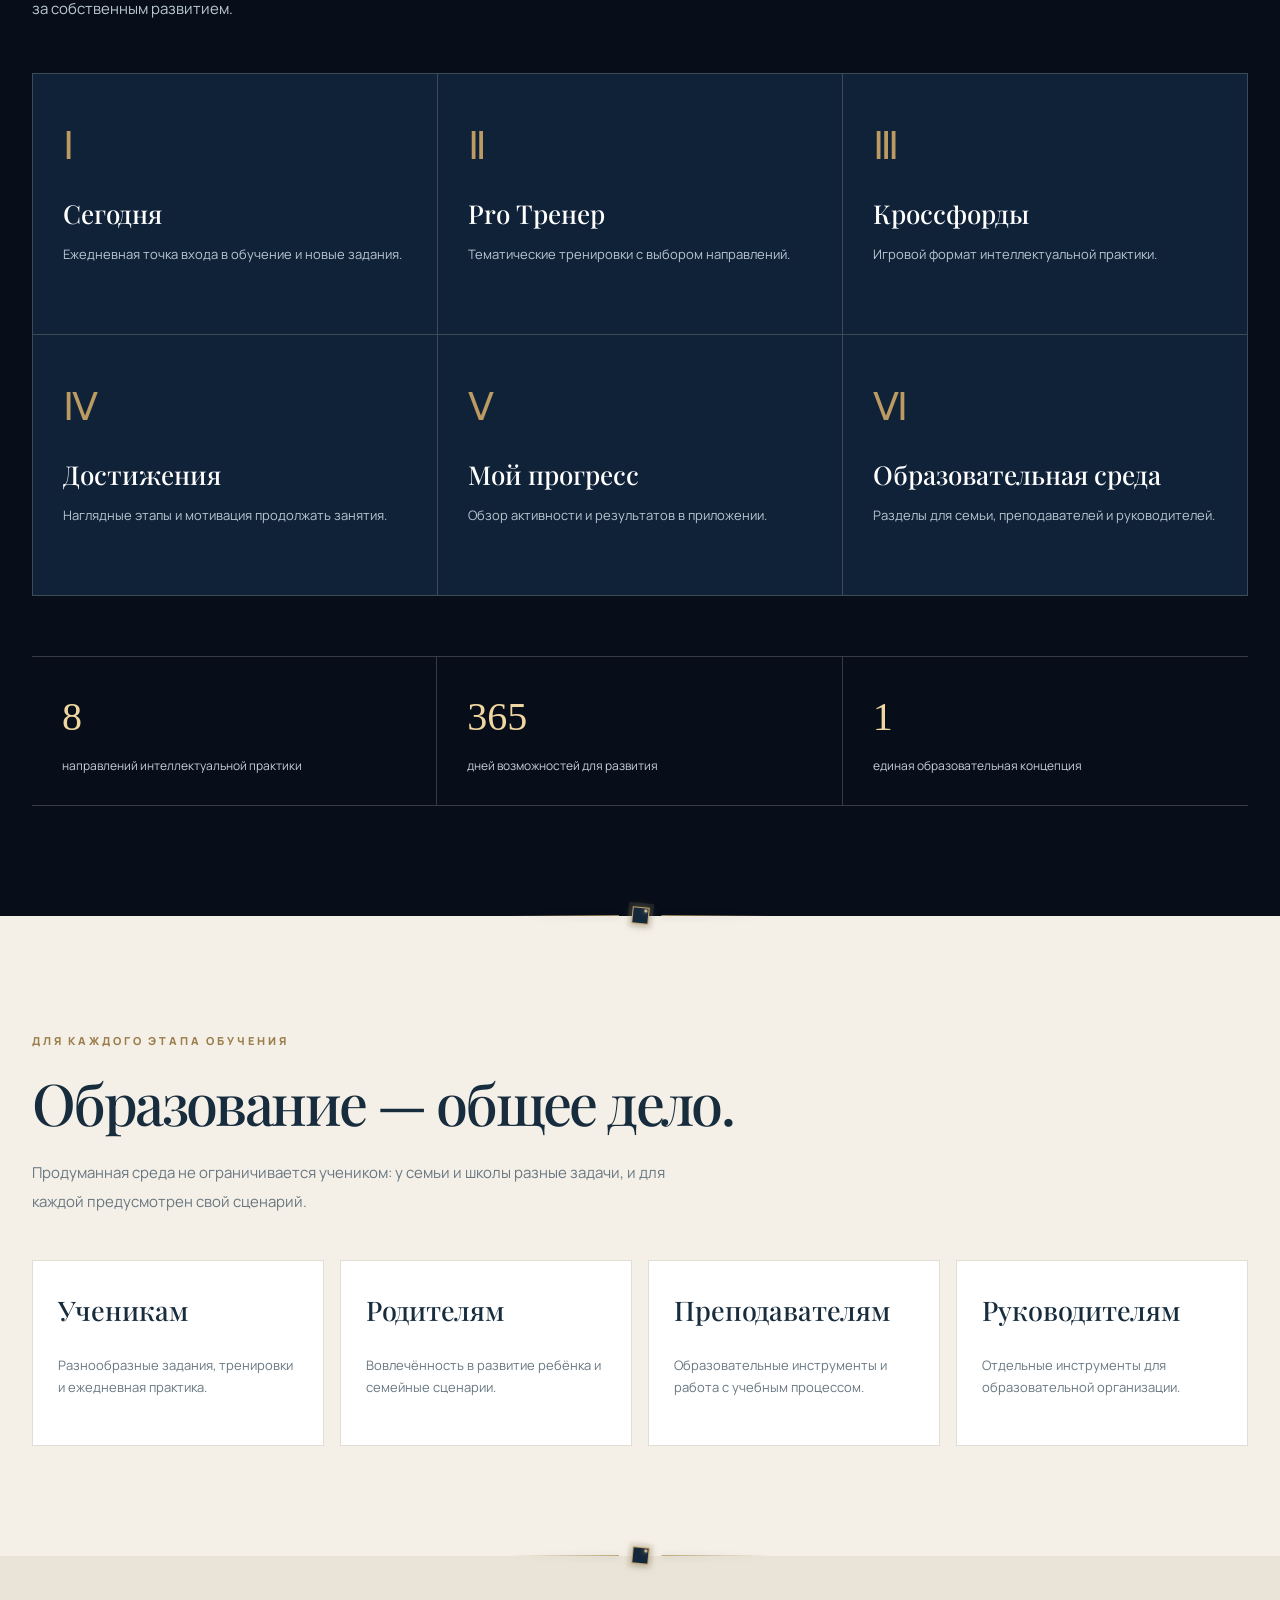
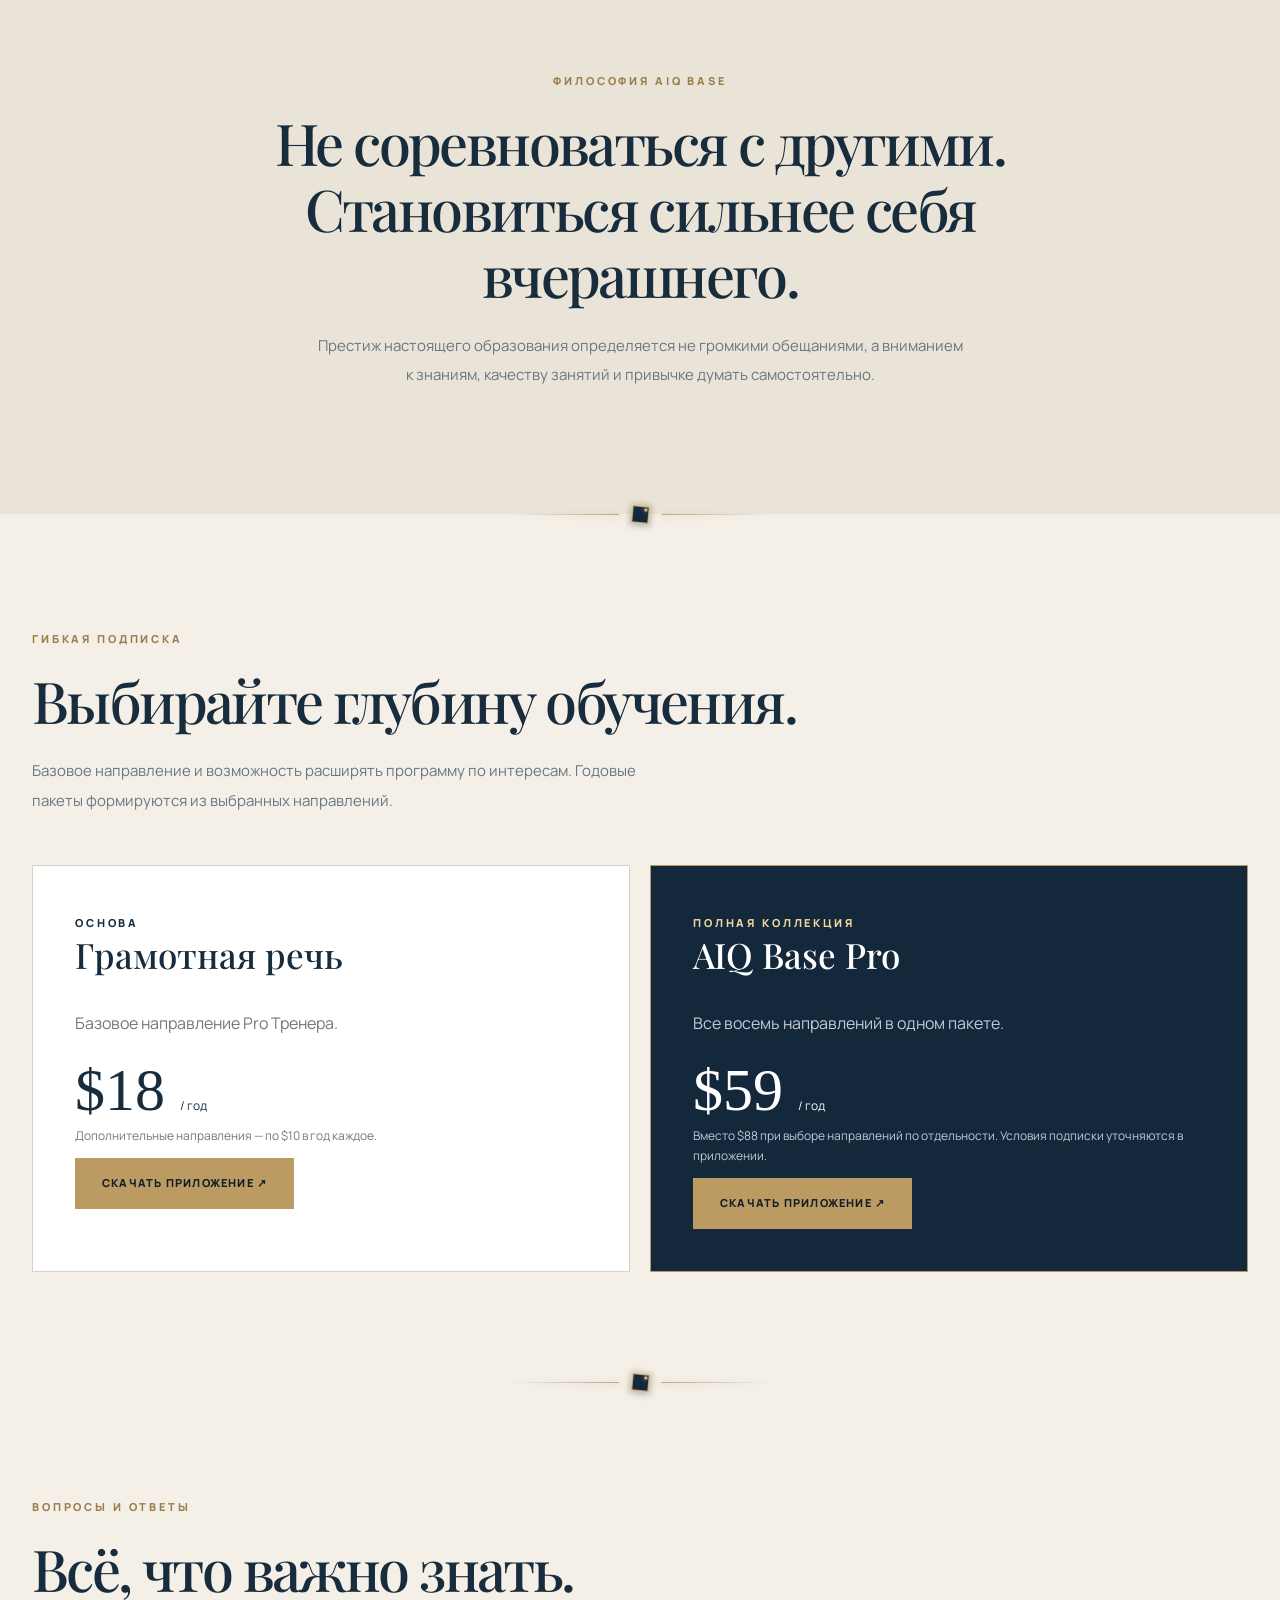
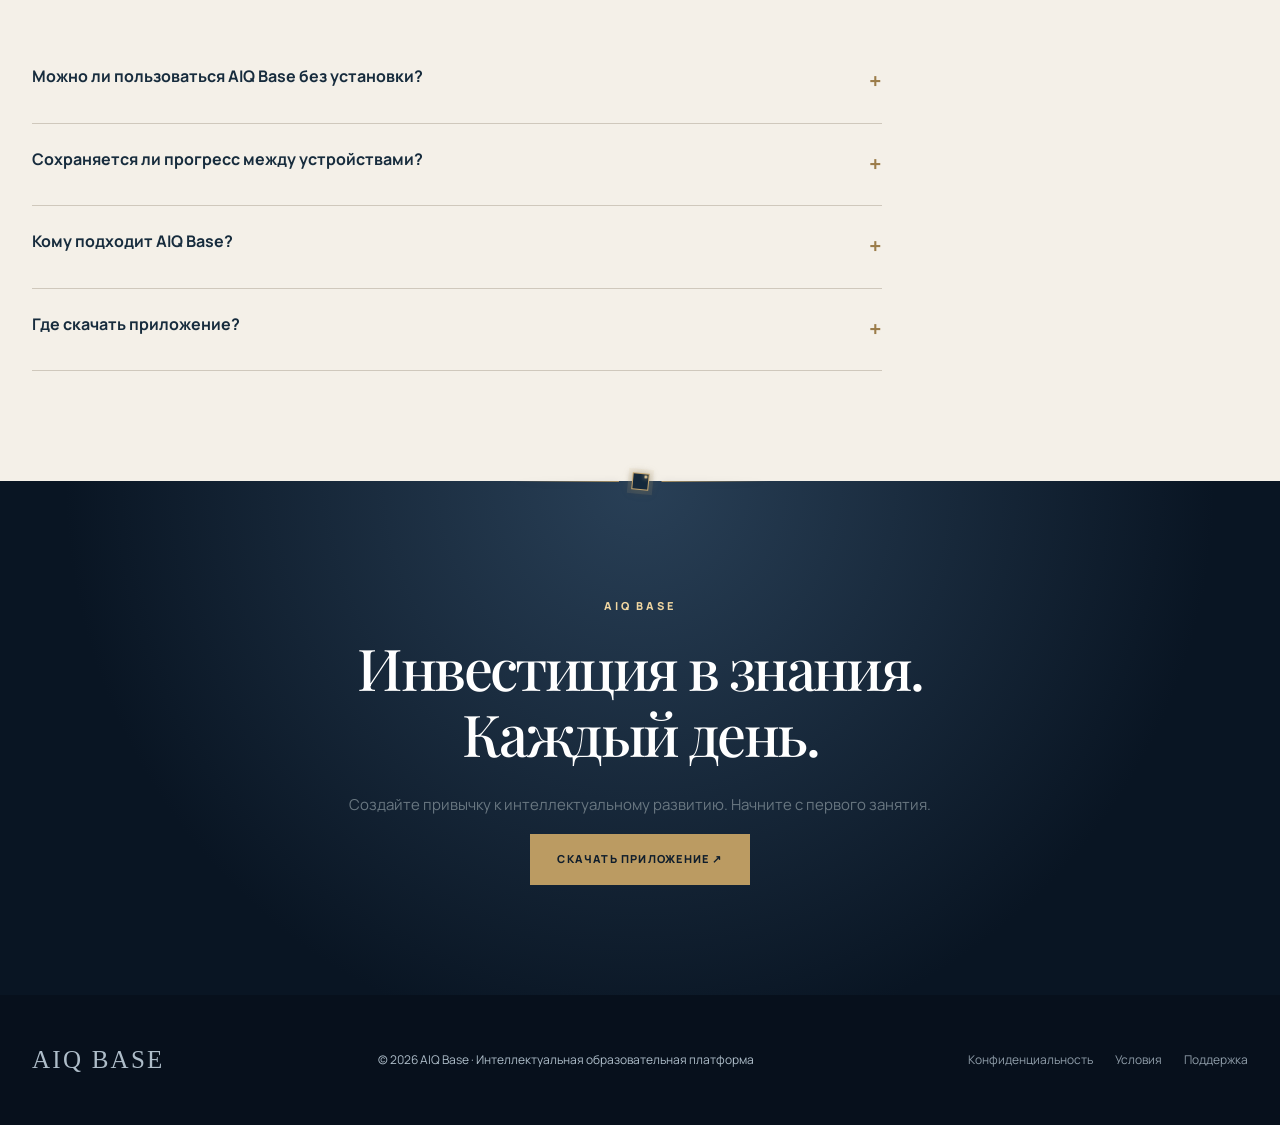
==== commit 268a417e: "Add files via upload" ====
--- a/index.html
+++ b/index.html
@@ -362,8 +362,21 @@
 </style>
 <style id="aiq-desktop-gem-rotation-accent">
 @media(min-width:701px){.aiq-divider-gem:after{content:"";position:absolute;width:3px;height:3px;border-radius:50%;background:#f1d39a;top:1px;left:1px;box-shadow:0 0 4px #e1c68a;pointer-events:none}}
-</style></head><body><div aria-hidden="true" id="scrollLine"></div>
-<header class="header"><div class="wrap headrow"><a aria-label="AIQ Base — главная" class="logo" href="#top"><img alt="" class="logo-mark" height="42" src="[data-uri]" width="42"/>AIQ BASE</a><button aria-controls="nav" aria-expanded="false" class="menu" id="menu">Меню ☰</button><nav aria-label="Главное меню" class="nav" id="nav"><a href="#philosophy">Философия</a><a href="#directions">Направления</a><a href="#platform">Платформа</a><a href="#audiences">Для кого</a><a href="#pricing">Подписка</a><button class="btn" data-download="">Скачать приложение ↗</button></nav></div></header>
+</style>
+<style id="aiq-desktop-nav-interactions">
+/* Desktop navigation only. Mobile dropdown and its behavior remain unchanged. */
+@media (min-width:761px){
+  .header .nav{margin-left:auto;}
+  .header .nav>a{position:relative;display:inline-flex;align-items:center;justify-content:center;min-height:44px;padding:8px 3px;color:#e1e6ec;opacity:.84;transition:color .28s ease,opacity .28s ease,transform .28s ease;}
+  .header .nav>a::after{content:"";position:absolute;left:3px;right:3px;bottom:5px;height:1px;background:linear-gradient(90deg,transparent,#e5c58b,transparent);transform:scaleX(0);transform-origin:center;opacity:0;transition:transform .32s cubic-bezier(.2,.8,.2,1),opacity .32s ease;}
+  .header .nav>a:hover,.header .nav>a:focus-visible{color:#f3d8a7;opacity:1;transform:translateY(-2px);}
+  .header .nav>a:hover::after,.header .nav>a:focus-visible::after{transform:scaleX(1);opacity:1;}
+  .header .nav>a:active{transform:translateY(0) scale(.97);color:#f6d9a1;}
+}
+@media (prefers-reduced-motion:reduce){.header .nav>a,.header .nav>a::after{transition:none!important;}}
+</style>
+</head><body><div aria-hidden="true" id="scrollLine"></div>
+<header class="header"><div class="wrap headrow"><a aria-label="AIQ Base — главная" class="logo" href="#top"><img alt="" class="logo-mark" height="42" src="[data-uri]" width="42"/>AIQ BASE</a><button aria-controls="nav" aria-expanded="false" class="menu" id="menu">Меню ☰</button><nav aria-label="Главное меню" class="nav" id="nav"><a href="#philosophy">Философия</a><a href="#directions">Направления</a><a href="#platform">Платформа</a><a href="#audiences">Для кого</a><a href="#pricing">Подписка</a></nav></div></header>
 <main id="top"><section class="hero"><div aria-hidden="true" class="hero-art"></div><div aria-hidden="true" class="orbit"></div><div class="hero-stage"><div class="hero-copy"><span class="eyebrow gold">AIQ BASE  /  ИНВЕСТИЦИЯ В БУДУЩЕЕ</span><h1 class="hero-title"><span class="title-line">Будущее ребёнка</span><span class="title-line title-gold">начинается сегодня.</span></h1><p class="hero-promise">Пусть время за экраном работает на его интеллект.</p><p>Восемь направлений интеллектуального развития. Ежедневная практика, которая помогает ребёнку учиться, мыслить и открывать новые возможности.</p><div class="hero-actions"><button class="btn" data-download="">Скачать приложение <span>↗</span></button><a class="btn ghost" href="#philosophy">Узнать больше ↓</a></div><div aria-label="Преимущества AIQ Base" class="hero-proof"><span><b>8</b> направлений развития</span><span><b>Каждый день</b> небольшая практика</span><span><b>В своём темпе</b> для каждого ребёнка</span></div></div><div aria-hidden="true" class="lux-visual"><div class="lux-visual-inner"><div class="lux-orbit orbit-one"></div><div class="lux-orbit orbit-two"></div><div class="lux-core"><span class="lux-monogram">AIQ</span><span class="lux-sub">INTELLIGENCE<br/>IS CULTIVATED</span></div><span class="lux-coordinate top">41° 19′  /  69° 15′</span><span class="lux-coordinate bottom">EST. 2026  ·  DIGITAL ACADEMY</span><span class="lux-star">✦</span></div></div></div></section>
 <section aria-label="Манифест AIQ Base" class="editorial"><div class="wrap editorial-inner"><span class="editorial-index">01 / НАШ ПОДХОД</span><p>Не просто время за экраном.<br/><em>Время, которое развивает.</em></p><span class="editorial-caption">Вместо бесконечной ленты — новые знания, самостоятельное мышление и ежедневная интеллектуальная практика.</span></div></section><section class="section statement" id="philosophy"><div aria-hidden="true" class="aiq-scroll-divider"><span class="aiq-divider-line"></span><span class="aiq-divider-gem"></span><span class="aiq-divider-line"></span></div><div class="wrap statement-grid"><div class="reveal"><span class="eyebrow" style="color:#9c7e4d">Новая культура образования</span><h2 class="section-title">Время — самый ценный ресурс.</h2><p class="intro">Каждый день ребёнок проводит время с телефоном. Вопрос не только в количестве минут, но и в том, чем они наполнены. AIQ Base помогает превратить часть экранного времени в осмысленную интеллектуальную практику.</p></div><div class="reveal"><p class="quote">«Не просто больше времени у экрана. Больше смысла в каждом дне».</p><div class="timebox timebox-premium"><span class="eyebrow">Время, которое может стать знаниями</span><div aria-live="polite" class="time-comparison"><div class="time-metric"><span class="time-metric-label">Каждый день</span><div class="time-number" id="minuteValue">45</div><span class="time-unit">минут</span></div><span aria-hidden="true" class="time-equals">→</span><div class="time-metric"><span class="time-metric-label">За 365 дней</span><div class="time-number" id="hours">274</div><span class="time-unit">часа</span></div></div><label class="time-slider-label" for="minutes">Сколько минут в день посвятить развитию?</label><input aria-label="Минут занятий ежедневно" id="minutes" max="90" min="10" step="5" type="range" value="45"/><div class="time-slider-limits"><span>10 мин</span><span>90 мин</span></div><p class="time-message">Небольшая ежедневная привычка — сотни часов осмысленной практики за год.</p><p class="fine time-disclaimer">Расчёт предполагает занятия каждый день. Это потенциал времени, а не гарантия результата.</p></div></div></div></section>
 <section class="section" id="directions"><div aria-hidden="true" class="aiq-scroll-divider"><span class="aiq-divider-line"></span><span class="aiq-divider-gem"></span><span class="aiq-divider-line"></span></div><div class="wrap"><div class="reveal"><span class="eyebrow" style="color:#9c7e4d">Образовательная программа</span><h2 class="section-title">Восемь направлений.<br/>Безграничное любопытство.</h2><p class="intro">От точной речи и аналитического мышления до технологий, финансовой грамотности и естественных наук. Направления можно сочетать в персональной траектории обучения.</p></div><div class="directions">
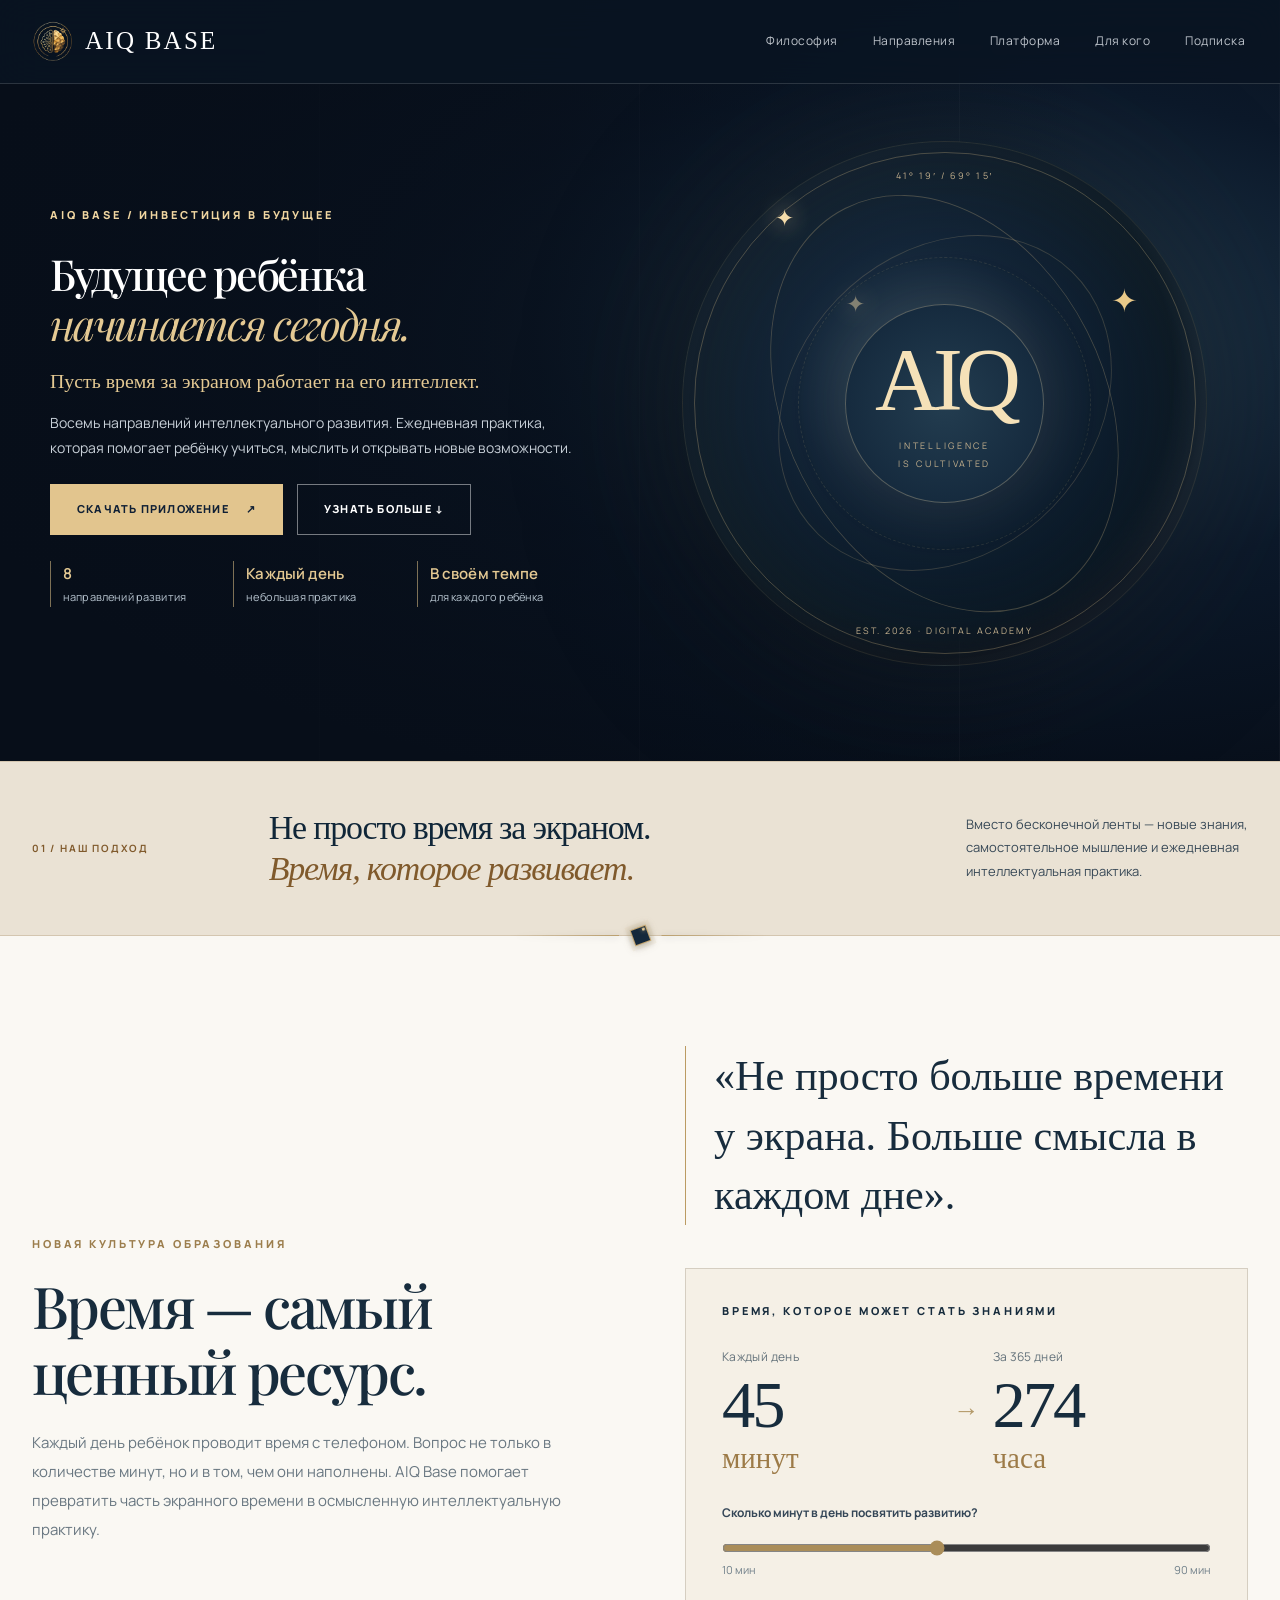
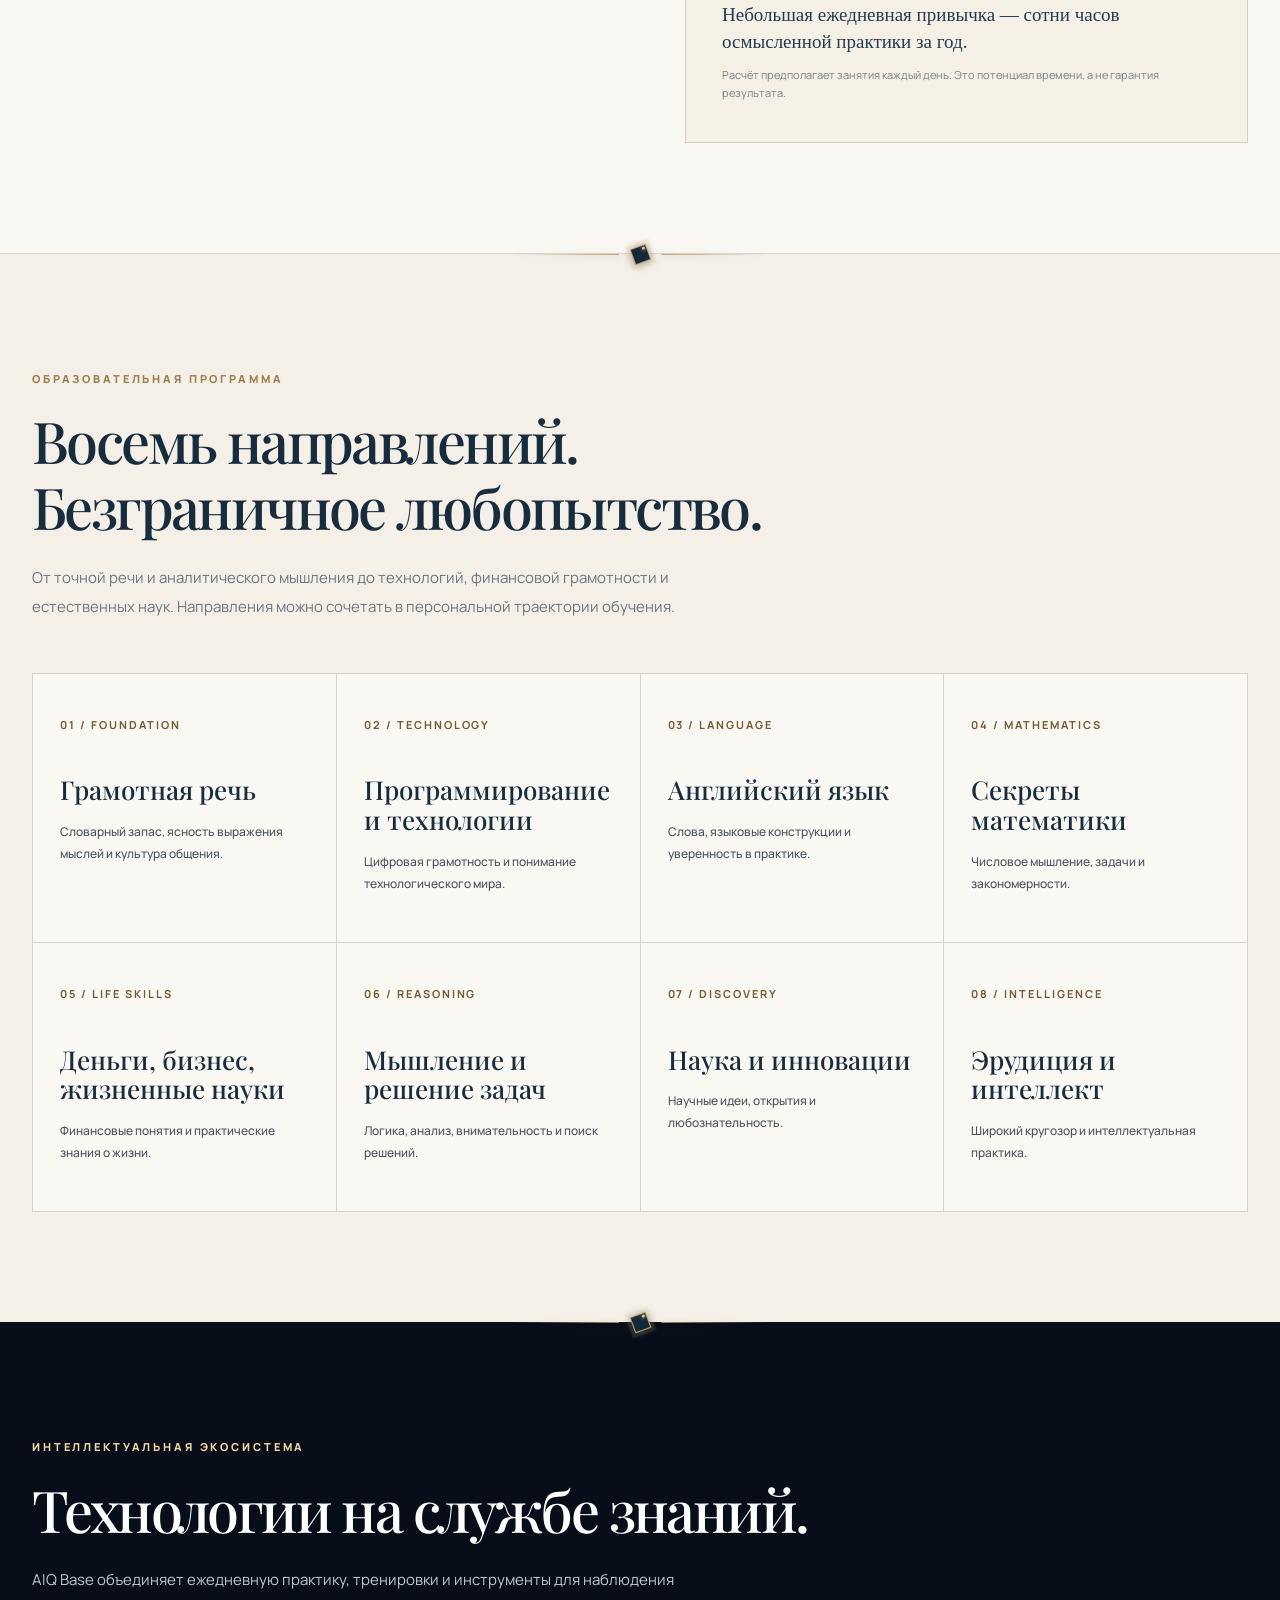
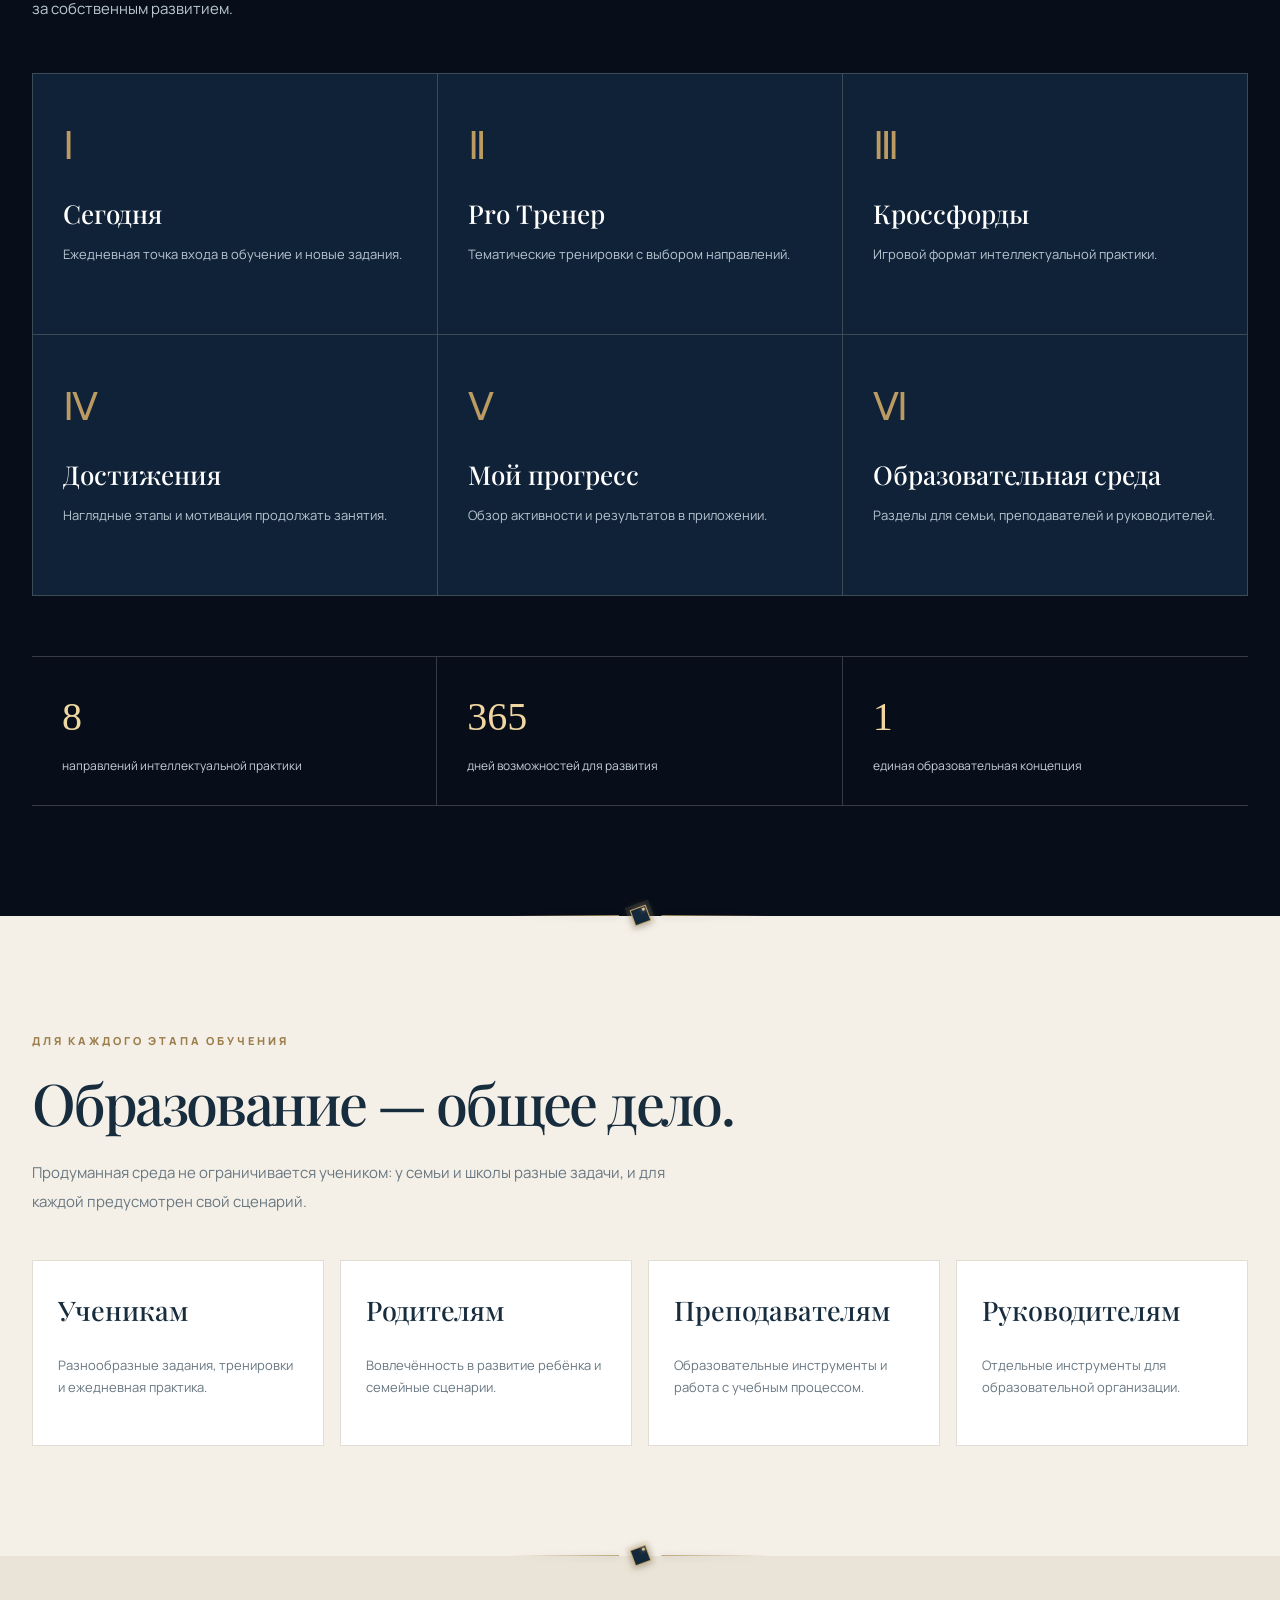
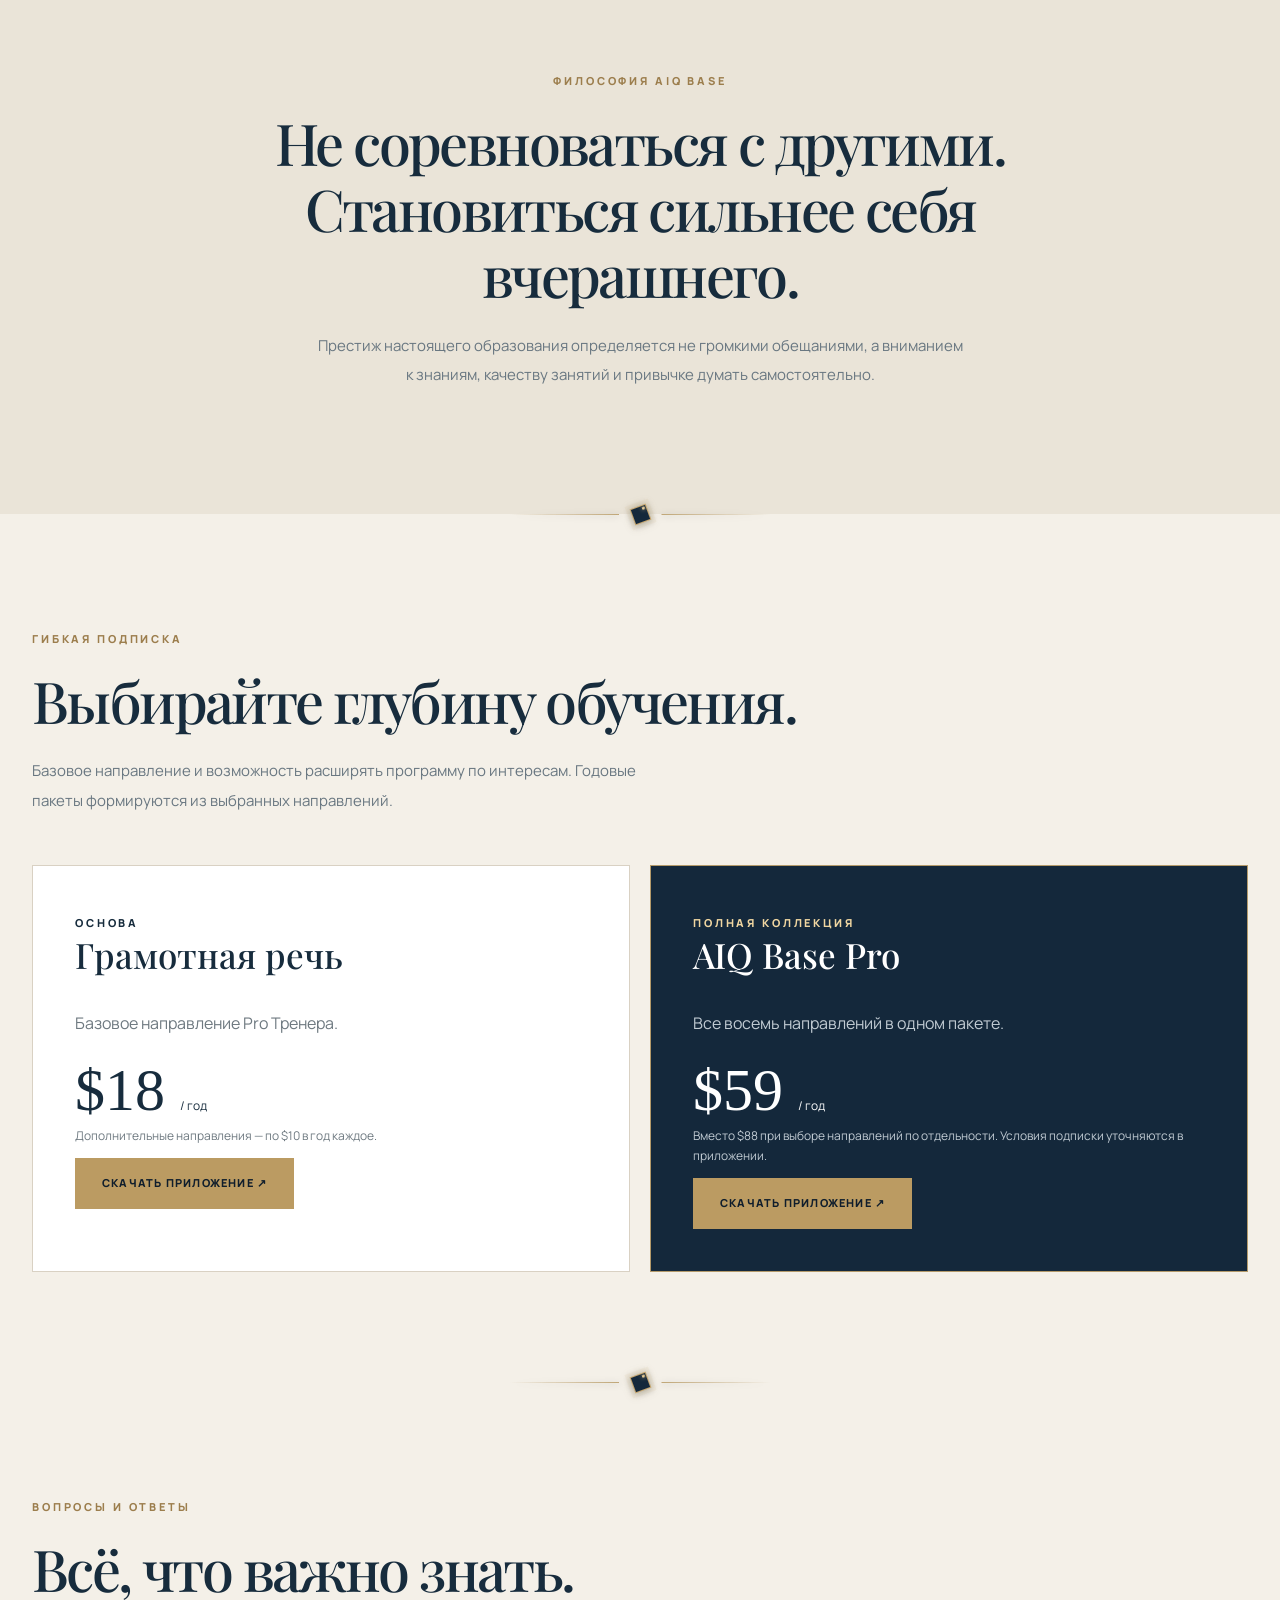
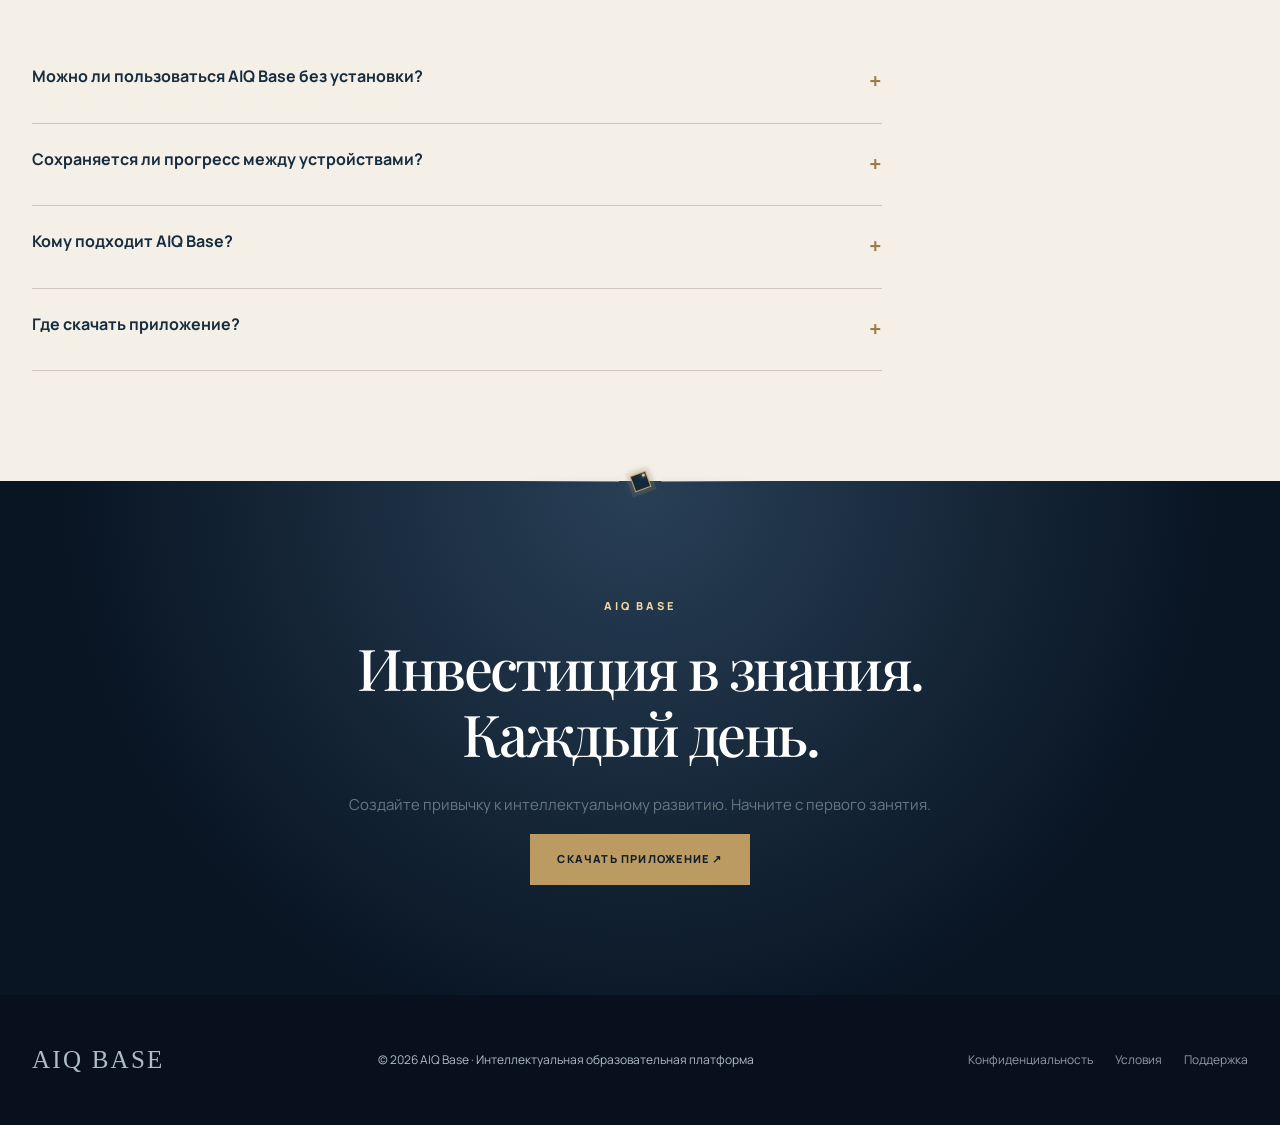
==== commit 94b19369: "Add files via upload" ====
--- a/index.html
+++ b/index.html
@@ -375,7 +375,18 @@
 }
 @media (prefers-reduced-motion:reduce){.header .nav>a,.header .nav>a::after{transition:none!important;}}
 </style>
-</head><body><div aria-hidden="true" id="scrollLine"></div>
+<style id="aiq-active-section-nav">
+/* Navigation-only enhancement: no changes to mobile layout or existing animations. */
+#nav a[data-section-link]{position:relative;transition:color .25s ease,opacity .25s ease}
+#nav a[data-section-link].aiq-current{color:#f0d6a1!important;opacity:1!important}
+@media(min-width:761px){
+ #nav a[data-section-link].aiq-current::after{transform:scaleX(1)!important;opacity:1!important}
+}
+@media(max-width:760px){
+ #nav a[data-section-link].aiq-current{color:#f0d6a1!important;background:rgba(187,155,98,.10)}
+}
+@media(prefers-reduced-motion:reduce){#nav a[data-section-link]{transition:none}}
+</style></head><body><div aria-hidden="true" id="scrollLine"></div>
 <header class="header"><div class="wrap headrow"><a aria-label="AIQ Base — главная" class="logo" href="#top"><img alt="" class="logo-mark" height="42" src="[data-uri]" width="42"/>AIQ BASE</a><button aria-controls="nav" aria-expanded="false" class="menu" id="menu">Меню ☰</button><nav aria-label="Главное меню" class="nav" id="nav"><a href="#philosophy">Философия</a><a href="#directions">Направления</a><a href="#platform">Платформа</a><a href="#audiences">Для кого</a><a href="#pricing">Подписка</a></nav></div></header>
 <main id="top"><section class="hero"><div aria-hidden="true" class="hero-art"></div><div aria-hidden="true" class="orbit"></div><div class="hero-stage"><div class="hero-copy"><span class="eyebrow gold">AIQ BASE  /  ИНВЕСТИЦИЯ В БУДУЩЕЕ</span><h1 class="hero-title"><span class="title-line">Будущее ребёнка</span><span class="title-line title-gold">начинается сегодня.</span></h1><p class="hero-promise">Пусть время за экраном работает на его интеллект.</p><p>Восемь направлений интеллектуального развития. Ежедневная практика, которая помогает ребёнку учиться, мыслить и открывать новые возможности.</p><div class="hero-actions"><button class="btn" data-download="">Скачать приложение <span>↗</span></button><a class="btn ghost" href="#philosophy">Узнать больше ↓</a></div><div aria-label="Преимущества AIQ Base" class="hero-proof"><span><b>8</b> направлений развития</span><span><b>Каждый день</b> небольшая практика</span><span><b>В своём темпе</b> для каждого ребёнка</span></div></div><div aria-hidden="true" class="lux-visual"><div class="lux-visual-inner"><div class="lux-orbit orbit-one"></div><div class="lux-orbit orbit-two"></div><div class="lux-core"><span class="lux-monogram">AIQ</span><span class="lux-sub">INTELLIGENCE<br/>IS CULTIVATED</span></div><span class="lux-coordinate top">41° 19′  /  69° 15′</span><span class="lux-coordinate bottom">EST. 2026  ·  DIGITAL ACADEMY</span><span class="lux-star">✦</span></div></div></div></section>
 <section aria-label="Манифест AIQ Base" class="editorial"><div class="wrap editorial-inner"><span class="editorial-index">01 / НАШ ПОДХОД</span><p>Не просто время за экраном.<br/><em>Время, которое развивает.</em></p><span class="editorial-caption">Вместо бесконечной ленты — новые знания, самостоятельное мышление и ежедневная интеллектуальная практика.</span></div></section><section class="section statement" id="philosophy"><div aria-hidden="true" class="aiq-scroll-divider"><span class="aiq-divider-line"></span><span class="aiq-divider-gem"></span><span class="aiq-divider-line"></span></div><div class="wrap statement-grid"><div class="reveal"><span class="eyebrow" style="color:#9c7e4d">Новая культура образования</span><h2 class="section-title">Время — самый ценный ресурс.</h2><p class="intro">Каждый день ребёнок проводит время с телефоном. Вопрос не только в количестве минут, но и в том, чем они наполнены. AIQ Base помогает превратить часть экранного времени в осмысленную интеллектуальную практику.</p></div><div class="reveal"><p class="quote">«Не просто больше времени у экрана. Больше смысла в каждом дне».</p><div class="timebox timebox-premium"><span class="eyebrow">Время, которое может стать знаниями</span><div aria-live="polite" class="time-comparison"><div class="time-metric"><span class="time-metric-label">Каждый день</span><div class="time-number" id="minuteValue">45</div><span class="time-unit">минут</span></div><span aria-hidden="true" class="time-equals">→</span><div class="time-metric"><span class="time-metric-label">За 365 дней</span><div class="time-number" id="hours">274</div><span class="time-unit">часа</span></div></div><label class="time-slider-label" for="minutes">Сколько минут в день посвятить развитию?</label><input aria-label="Минут занятий ежедневно" id="minutes" max="90" min="10" step="5" type="range" value="45"/><div class="time-slider-limits"><span>10 мин</span><span>90 мин</span></div><p class="time-message">Небольшая ежедневная привычка — сотни часов осмысленной практики за год.</p><p class="fine time-disclaimer">Расчёт предполагает занятия каждый день. Это потенциал времени, а не гарантия результата.</p></div></div></div></section>
@@ -434,4 +445,38 @@
   };
   window.addEventListener('scroll',onScroll,{passive:true});
 })();
+</script><script id="aiq-active-section-tracker">
+(()=>{
+ 'use strict';
+ const links=Array.from(document.querySelectorAll('#nav a[href^="#"]'));
+ const items=links.map(link=>({link,section:document.getElementById(link.getAttribute('href').slice(1))})).filter(item=>item.section);
+ if(!items.length)return;
+ items.forEach(({link})=>link.setAttribute('data-section-link',''));
+ let current='',scheduled=false;
+ function setCurrent(id){
+   if(id===current)return;
+   current=id;
+   items.forEach(({link,section})=>{
+     const active=section.id===id;
+     link.classList.toggle('aiq-current',active);
+     if(active)link.setAttribute('aria-current','location');else link.removeAttribute('aria-current');
+   });
+ }
+ function update(){
+   scheduled=false;
+   const header=document.querySelector('.header');
+   const threshold=(header?header.getBoundingClientRect().height:75)+Math.min(120,innerHeight*.17);
+   let active='';
+   for(const {section} of items){if(section.getBoundingClientRect().top<=threshold)active=section.id;}
+   // Keep the final section highlighted when the page ends.
+   if(scrollY+innerHeight>=document.documentElement.scrollHeight-3)active=items[items.length-1].section.id;
+   setCurrent(active);
+ }
+ function schedule(){if(!scheduled){scheduled=true;requestAnimationFrame(update)}}
+ items.forEach(({link,section})=>link.addEventListener('click',()=>{setCurrent(section.id);schedule()}));
+ addEventListener('scroll',schedule,{passive:true});
+ addEventListener('resize',schedule,{passive:true});
+ addEventListener('hashchange',schedule);
+ update();
+})();
 </script></body></html>
